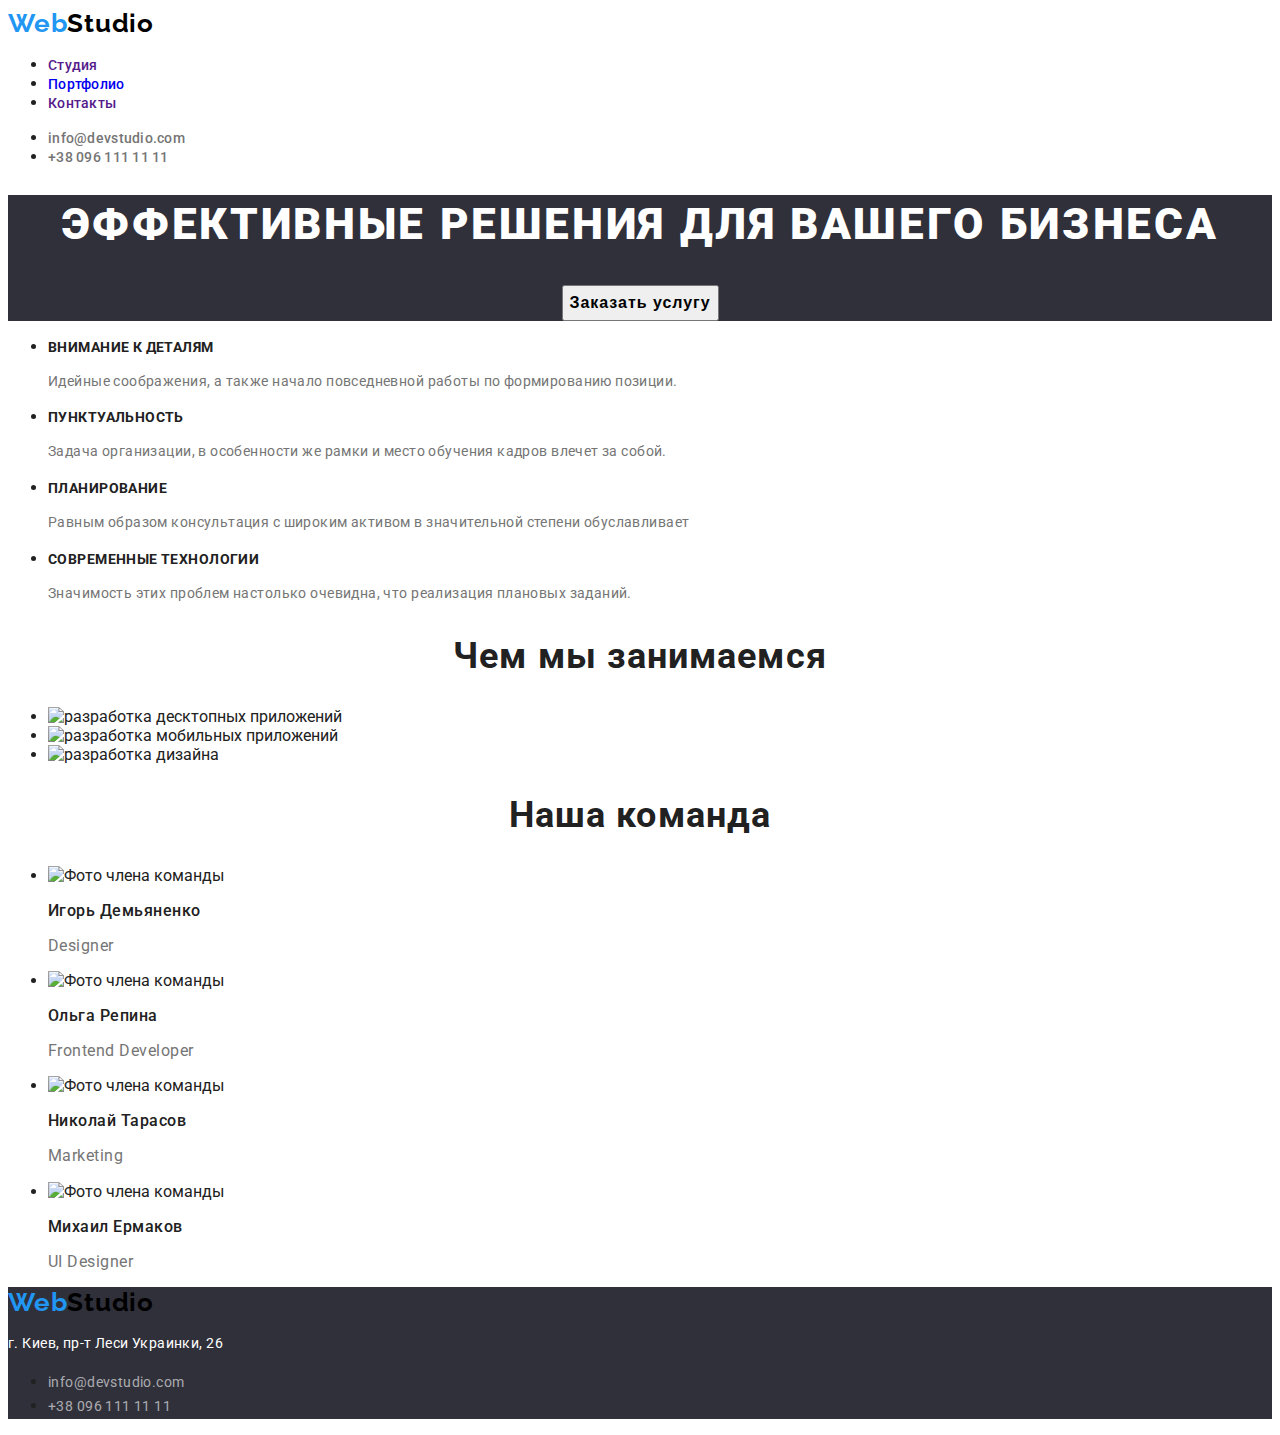
==== index.html @ f1d62121 "all-good" ====
<!DOCTYPE html>
<html lang="ru">
<head>
    <meta charset="UTF-8">
    <meta http-equiv="X-UA-Compatible" content="IE=edge">
    <meta name="viewport" content="width=device-width, initial-scale=1.0">
    <link rel="stylesheet" href="./css/style.css">
    <link href="https://fonts.googleapis.com/css?family=Roboto:regular,500,700,900" rel="stylesheet" />
    <link href="https://fonts.googleapis.com/css?family=Raleway:700" rel="stylesheet" />
    <title>Home-Work</title>
</head>
<body>
    <header class="header">
        <a href="" class="header__logo logo">
            <span>Web</span>Studio
        </a>
        <nav class="header__menu menu">
            <ul class="menu__list">
                <li class="menu__item"><a href="" class="menu__link">Студия</a></li>
                <li class="menu__item"><a href="./portfolio.html" class="menu__link">Портфолио</a></li>
                <li class="menu__item"><a href="" class="menu__link">Контакты</a></li>
            </ul>
        </nav>

        <ul class="header__contacts contacts-header">
            <li class="contacts-header__item"><a href="mailto:info@devstudio.com" class="contacts-header__link">info@devstudio.com</a></li>
            <li class="contacts-header__item"><a href="tel:+380961111111" class="contacts-header__link">+38 096 111 11 11</a></li>
        </ul>
    </header>
    <main>
        <section class="order">
            <h1 class="order__title">Эффективные решения для вашего бизнеса</h1>
            <button type="button" class="order__button">Заказать услугу</button>
        </section>

        <section class="peculiarities">
            <ul class="peculiarities__list">
                <li class="peculiarities__item item-peculiarities">
                    <h3 class="item-peculiarities__title">Внимание к деталям</h3>
                    <p class="item-peculiarities__text">Идейные соображения, а также начало повседневной работы по формированию позиции.</p>
                </li>
                <li class="peculiarities__item item-peculiarities">
                    <h3 class="item-peculiarities__title">Пунктуальность</h3>
                    <p class="item-peculiarities__text">Задача организации, в особенности же рамки и место обучения кадров влечет за собой.</p>
                </li>
                <li class="peculiarities__item item-peculiarities">
                    <h3 class="item-peculiarities__title">Планирование</h3>
                    <p class="item-peculiarities__text">Равным образом консультация с широким активом в значительной степени обуславливает</p>
                </li>
                <li class="peculiarities__item item-peculiarities">
                    <h3 class="item-peculiarities__title">Современные технологии</h3>
                    <p class="item-peculiarities__text">Значимость этих проблем настолько очевидна, что реализация плановых заданий.</p>
                </li>
            </ul>
        </section>

        <section class="occupation">
            <h2 class="occupation__title">Чем мы занимаемся</h2>
            <ul class="occupation__list"> 
                <li class="occupation__item"> <img src="./img/services/1.jpg" width="370" alt="разработка десктопных приложений">
                
                </li>
                <li class="occupation__item"><img src="./img/services/2.jpg" width="370" alt="разработка мобильных приложений">
                
                </li>
                <li class="occupation__item"><img src="./img/services/3.jpg" width="370" alt="разработка дизайна">
              
                </li>
            </ul>
        </section>

        <section class="team">
            <h2 class="team__title">Наша команда</h2>
            <ul class="team__cards card-team">
                <li class="card-team__item"> <img src="./img/team/1.jpg" width="270" alt="Фото члена команды">
                    <h3 class="card-team__title">Игорь Демьяненко</h3>
                     <p class="card-team__text" >Designer</p>
                 </li>
                <li class="card-team__item"> <img src="./img/team/2.jpg" width="270" alt="Фото члена команды">
                    <h3 class="card-team__title" >Ольга Репина</h3>
                    <p class="card-team__text" >Frontend Developer</p>
                 </li>
                <li class="card-team__item"> <img src="./img/team/3.jpg" width="270" alt="Фото члена команды">
                    <h3 class="card-team__title" >Николай Тарасов</h3>
                    <p class="card-team__text" > Marketing</p>
                 </li>
                <li class="card-team__item"> <img src="./img/team/4.jpg" width="270" alt="Фото члена команды">
                    <h3 class="card-team__title" >Михаил Ермаков</h3>
                    <p class="card-team__text" >UI Designer</p>
                 </li>
            </ul>
        </section>

        <footer class="footer">
            <a href="" class="footer__logo logo">
                <span>Web</span>Studio
            </a>
         
        <address class="footer__address">
            <p>г. Киев, пр-т Леси Украинки, 26</p>
            <ul class="footer__contacts contacts-footer">
                <li class="contacts-footer__item"><a href="mailto:info@devstudio.com" class="contacts-footer__link">info@devstudio.com</a></li>
                <li class="contacts-footer__item"><a href="tel:+380961111111" class="contacts-footer__link">+38 096 111 11 11</a></li>
            </ul>
        </address>
      
        </footer>
    </main>
</body>
</html>
---- css/style.css ----
/* Не использованные классы так или иначе помогут мне при верстке в будущем,не пугайтесь */


body{
    font-family: Roboto;
    color: var(--bold-text-color);
}
:root{
    --active-color:#2196F3;
    --bold-text-color:#212121;
    --grey-text-color:#757575;
}


.header {
}
.header__logo {
}
.logo {
font-family: Raleway;
font-style: normal;
font-weight: bold;
font-size: 26px;
line-height: 1.19;
letter-spacing: 0.03em;
color: black;
text-decoration: none;

}
.logo span{
    color: var(--active-color);
}
.header__menu {
}
.menu {
}
.menu__list {
}
.menu__item {
}
.menu__link {
font-style: normal;
font-weight: 500;
font-size: 14px;
line-height: 1.14;
letter-spacing: 0.02em;
text-decoration: none;
}
.menu__link:hover,.menu__link:focus{
    color: var(--active-color);
}
.header__contacts {
}
.contacts-header {
}
.contacts-header__item {
}
.contacts-header__link {
font-style: normal;
font-weight: 500;
font-size: 14px;
line-height: 1.14;
letter-spacing: 0.02em;
color: var(--grey-text-color);
text-decoration: none;
}
.contacts-header__link:hover,.contacts-header__link:focus{
    color: var(--active-color);
}
.order {
    background-color:#2F303A ;
    text-align: center;
}
.order__title {
font-style: normal;
font-weight: 900;
font-size: 44px;
line-height: 1.36;
text-align: center;
letter-spacing: 0.06em;
text-transform: uppercase;
color: white;

}
.order__button {
cursor: pointer;
font-style: normal;
font-weight: bold;
font-size: 16px;
line-height: 1.87;
text-align: center;
letter-spacing: 0.06em;
}
.peculiarities {
}
.peculiarities__list {
}
.peculiarities__item {
}
.item-peculiarities {
}
.item-peculiarities__title {
font-style: normal;
font-weight: bold;
font-size: 14px;
line-height: 1.14;
letter-spacing: 0.03em;
text-transform: uppercase;
}
.item-peculiarities__text {
font-style: normal;
font-weight: normal;
font-size: 14px;
line-height: 1.7;
letter-spacing: 0.03em;
color: var(--grey-text-color);
}
.occupation {
}
.occupation__title {
font-style: normal;
font-weight: bold;
font-size: 36px;
line-height: 1.17;
text-align: center;
letter-spacing: 0.03em;
}
.occupation__list {
}
.occupation__item {
}
.team {

}
.team__title {
font-style: normal;
font-weight: bold;
font-size: 36px;
line-height: 1.17;
text-align: center;
letter-spacing: 0.03em;
}
.team__cards {

}
.card-team {
}
.card-team__item {
}
.card-team__title {
font-style: normal;
font-weight: 500;
font-size: 16px;
line-height: 1.19;
letter-spacing: 0.03em;

}
.card-team__text {
font-style: normal;
font-weight: normal;
font-size: 16px;
line-height: 1.19;
letter-spacing: 0.03em;
color: var(--grey-text-color);
}
.footer {
   background-color:#2F303A ;
}
.footer__logo {
}
.footer__address {

}
.footer__address p {
font-style: normal;
font-weight: normal;
font-size: 14px;
line-height: 1.7;
letter-spacing: 0.03em;
color: white;
}
.footer__contacts {
}
.contacts-footer {
}
.contacts-footer__item {
}
.contacts-footer__link{
font-style: normal;
font-weight: normal;
font-size: 14px;
line-height: 1.7;
letter-spacing: 0.03em;
color: rgba(255, 255, 255, 0.6);
text-decoration: none;
}
.contacts-footer__link:hover,.contacts-footer__link:focus{
    color: var(--active-color);
}


/* ================Portfolio============================== */

.portfolio {
}
.portfolio__filter {
}
.filter {
}
.filter__list {
}
.filter__item {
    
}
.filter__item button {
cursor: pointer;
font-style: normal;
font-weight: 500;
font-size: 16px;
line-height: 1.62;
text-align: center;
letter-spacing: 0.03em;
}
.filter__item.active button {
font-style: normal;
font-weight: 500;
font-size: 16px;
line-height: 1.62;
text-align: center;
letter-spacing: 0.03em;
color: white;
background-color: var(--active-color);
}

.portfolio__cards {
}
.portfolio__card {
}
.card-portfolio {
}
.card-portfolio__link {
    text-decoration: none;
}
.card-portfolio__title {
font-style: normal;
font-weight: bold;
font-size: 18px;
line-height: 2;
letter-spacing: 0.06em;
color: var(--bold-text-color);

}
.card-portfolio__text {
font-style: normal;
font-weight: normal;
font-size: 16px;
line-height: 1.87;
letter-spacing: 0.03em;
color: var(--grey-text-color);
}
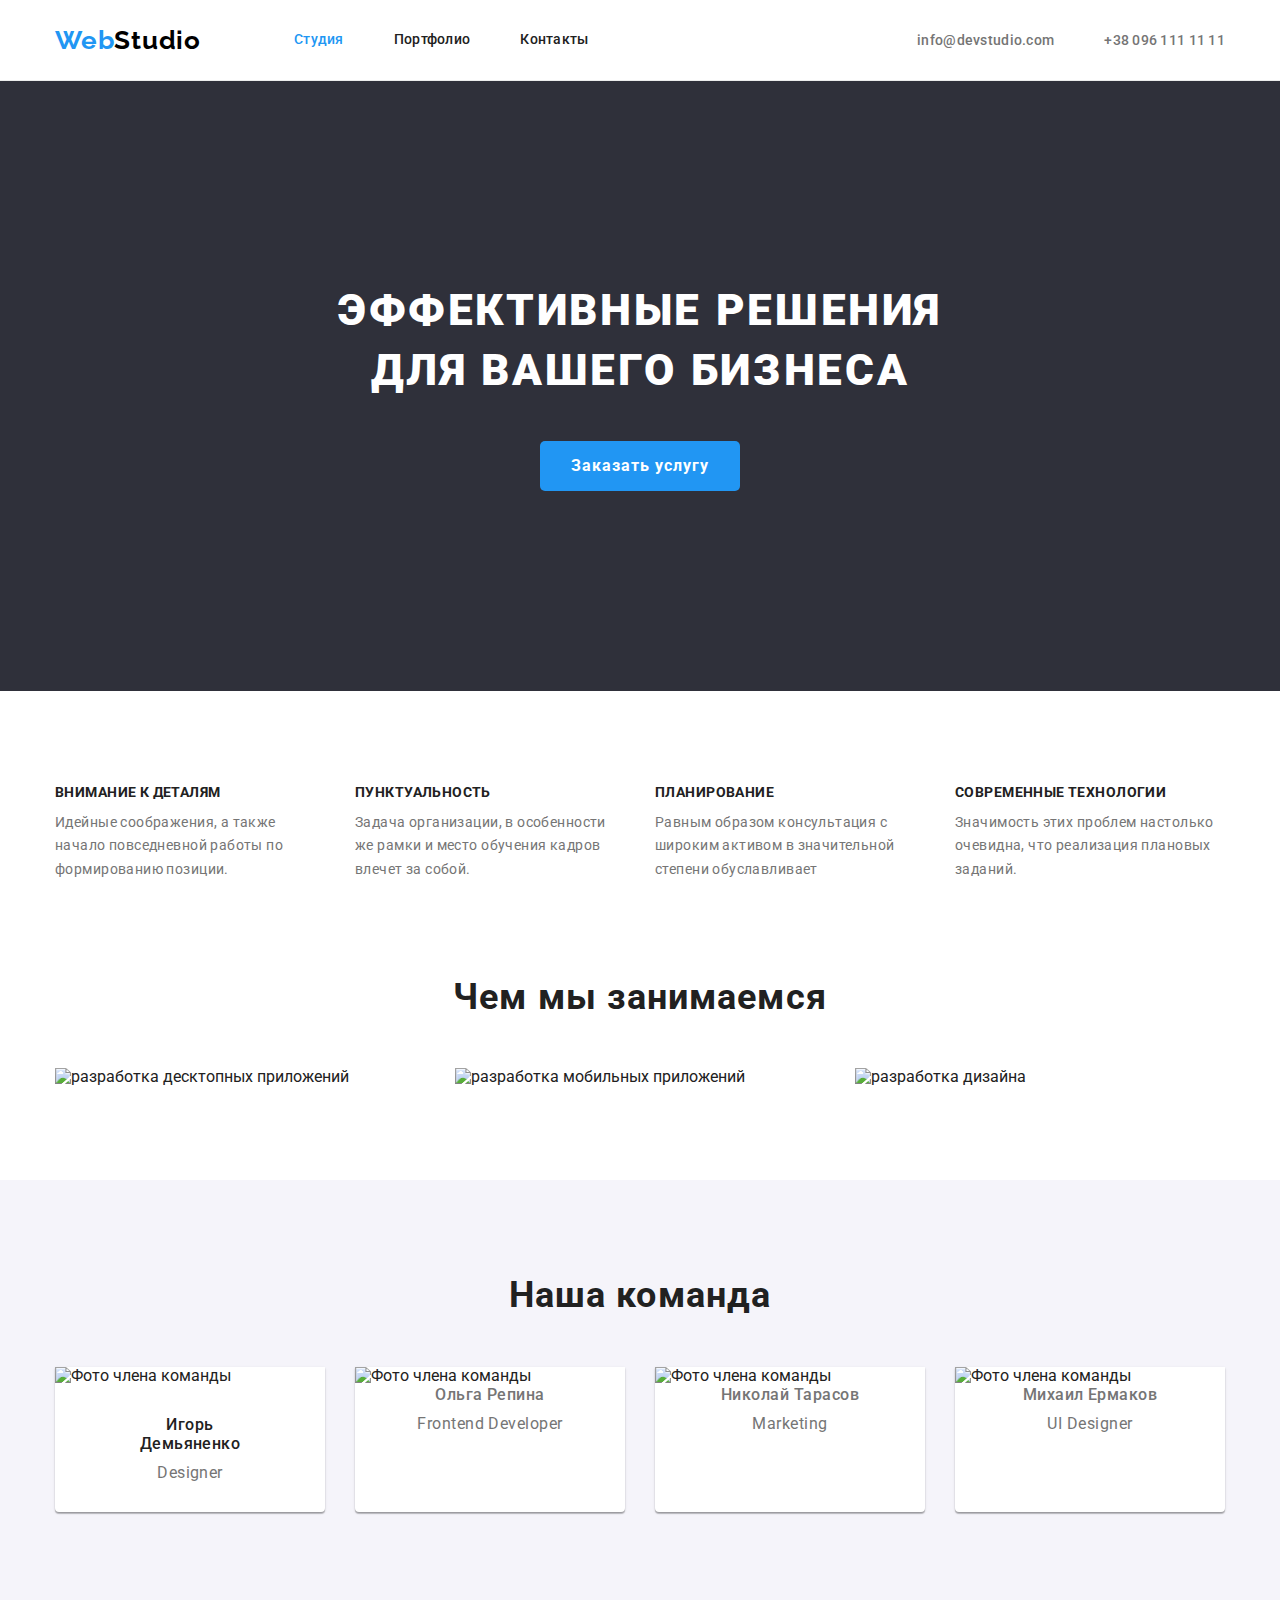
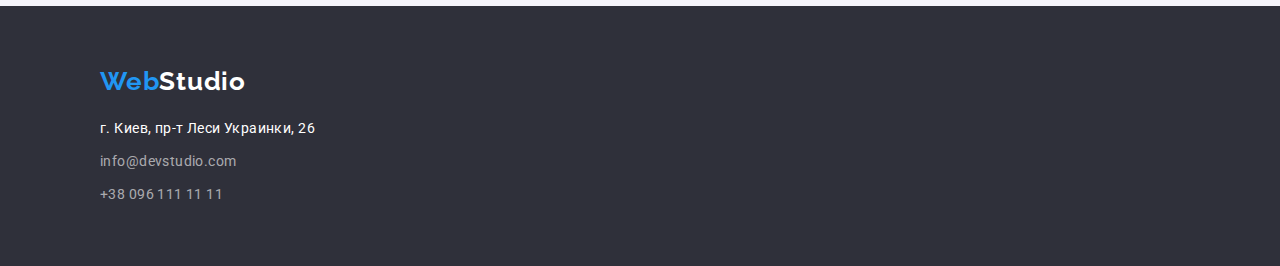
==== commit 87a3d9e5: "fix-1" ====
--- a/index.html
+++ b/index.html
@@ -4,107 +4,133 @@
     <meta charset="UTF-8">
     <meta http-equiv="X-UA-Compatible" content="IE=edge">
     <meta name="viewport" content="width=device-width, initial-scale=1.0">
+    <link rel="stylesheet" href="https://cdnjs.cloudflare.com/ajax/libs/modern-normalize/1.1.0/modern-normalize.min.css">
     <link rel="stylesheet" href="./css/style.css">
-    <link href="https://fonts.googleapis.com/css?family=Roboto:regular,500,700,900" rel="stylesheet" />
-    <link href="https://fonts.googleapis.com/css?family=Raleway:700" rel="stylesheet" />
+    <link href="https://fonts.googleapis.com/css2?family=Raleway:wght@700&family=Roboto:wght@400;500;700;900&display=swap"rel="stylesheet">
     <title>Home-Work</title>
 </head>
 <body>
     <header class="header">
-        <a href="" class="header__logo logo">
-            <span>Web</span>Studio
-        </a>
-        <nav class="header__menu menu">
-            <ul class="menu__list">
-                <li class="menu__item"><a href="" class="menu__link">Студия</a></li>
-                <li class="menu__item"><a href="./portfolio.html" class="menu__link">Портфолио</a></li>
-                <li class="menu__item"><a href="" class="menu__link">Контакты</a></li>
+        <div class="header__container container">
+            <a href="" class="header__logo logo">
+                <span>Web</span>Studio
+            </a>
+            <nav class="header__menu menu">
+                <ul class="menu__list">
+                    <li class="menu__item"><a href="" class="menu__link active">Студия</a></li>
+                    <li class="menu__item"><a href="./portfolio.html" class="menu__link">Портфолио</a></li>
+                    <li class="menu__item"><a href="" class="menu__link">Контакты</a></li>
+                </ul>
+            </nav>
+            
+            <ul class="header__contacts contacts-header">
+                <li class="contacts-header__item"><a href="mailto:info@devstudio.com" class="contacts-header__link">info@devstudio.com</a></li>
+                <li class="contacts-header__item"><a href="tel:+380961111111" class="contacts-header__link">+38 096 111 11 11</a>
+                </li>
             </ul>
-        </nav>
-
-        <ul class="header__contacts contacts-header">
-            <li class="contacts-header__item"><a href="mailto:info@devstudio.com" class="contacts-header__link">info@devstudio.com</a></li>
-            <li class="contacts-header__item"><a href="tel:+380961111111" class="contacts-header__link">+38 096 111 11 11</a></li>
-        </ul>
+        </div>   
     </header>
     <main>
         <section class="order">
-            <h1 class="order__title">Эффективные решения для вашего бизнеса</h1>
-            <button type="button" class="order__button">Заказать услугу</button>
+            <div class="order__container container">
+                <h1 class="order__title">Эффективные решения <br> для вашего бизнеса</h1>
+                <button type="button" class="order__button">Заказать услугу</button>
+            </div>
+        </section>
+        <section class="peculiarities section">
+            <div class="peculiarities__container container">
+                <ul class="peculiarities__list">
+                    <li class="peculiarities__item item-peculiarities">
+                        <h3 class="item-peculiarities__title">Внимание к деталям</h3>
+                        <p class="item-peculiarities__text">Идейные соображения, а также начало повседневной работы по формированию
+                            позиции.</p>
+                    </li>
+                    <li class="peculiarities__item item-peculiarities">
+                        <h3 class="item-peculiarities__title">Пунктуальность</h3>
+                        <p class="item-peculiarities__text">Задача организации, в особенности же рамки и место обучения кадров влечет за
+                            собой.</p>
+                    </li>
+                    <li class="peculiarities__item item-peculiarities">
+                        <h3 class="item-peculiarities__title">Планирование</h3>
+                        <p class="item-peculiarities__text">Равным образом консультация с широким активом в значительной степени
+                            обуславливает</p>
+                    </li>
+                    <li class="peculiarities__item item-peculiarities">
+                        <h3 class="item-peculiarities__title">Современные технологии</h3>
+                        <p class="item-peculiarities__text">Значимость этих проблем настолько очевидна, что реализация плановых заданий.
+                        </p>
+                    </li>
+                </ul>
+            </div>            
         </section>
 
-        <section class="peculiarities">
-            <ul class="peculiarities__list">
-                <li class="peculiarities__item item-peculiarities">
-                    <h3 class="item-peculiarities__title">Внимание к деталям</h3>
-                    <p class="item-peculiarities__text">Идейные соображения, а также начало повседневной работы по формированию позиции.</p>
-                </li>
-                <li class="peculiarities__item item-peculiarities">
-                    <h3 class="item-peculiarities__title">Пунктуальность</h3>
-                    <p class="item-peculiarities__text">Задача организации, в особенности же рамки и место обучения кадров влечет за собой.</p>
-                </li>
-                <li class="peculiarities__item item-peculiarities">
-                    <h3 class="item-peculiarities__title">Планирование</h3>
-                    <p class="item-peculiarities__text">Равным образом консультация с широким активом в значительной степени обуславливает</p>
-                </li>
-                <li class="peculiarities__item item-peculiarities">
-                    <h3 class="item-peculiarities__title">Современные технологии</h3>
-                    <p class="item-peculiarities__text">Значимость этих проблем настолько очевидна, что реализация плановых заданий.</p>
-                </li>
-            </ul>
+        <section class="occupation__section section">
+            <div class="container">
+                <h2 class="occupation__title">Чем мы занимаемся</h2>
+                <ul class="occupation__list">
+                    <li class="occupation__item"> <img src="./img/services/1.jpg" width="370" alt="разработка десктопных приложений">
+                
+                    </li>
+                    <li class="occupation__item"><img src="./img/services/2.jpg" width="370" alt="разработка мобильных приложений">
+                
+                    </li>
+                    <li class="occupation__item"><img src="./img/services/3.jpg" width="370" alt="разработка дизайна">
+                
+                    </li>
+                </ul>
+            </div>
         </section>
 
-        <section class="occupation">
-            <h2 class="occupation__title">Чем мы занимаемся</h2>
-            <ul class="occupation__list"> 
-                <li class="occupation__item"> <img src="./img/services/1.jpg" width="370" alt="разработка десктопных приложений">
-                
-                </li>
-                <li class="occupation__item"><img src="./img/services/2.jpg" width="370" alt="разработка мобильных приложений">
-                
-                </li>
-                <li class="occupation__item"><img src="./img/services/3.jpg" width="370" alt="разработка дизайна">
-              
-                </li>
-            </ul>
+        <section class="team__section section">
+            <div class="container">
+                <h2 class="team__title">Наша команда</h2>
+                <ul class="team__cards card-team">
+                    <li class="card-team__item"> <img src="./img/team/1.jpg" width="270" alt="Фото члена команды">
+                        <div class="card-team__content">
+                            <h3 class="card-team__title">Игорь Демьяненко</h3>
+                            <p class="card-team__text">Designer</p>
+                        </div>
+                        
+                    </li>
+                    <li class="card-team__item"> <img src="./img/team/2.jpg" width="270" alt="Фото члена команды">
+                        <div class="card-team__text">
+                            <h3 class="card-team__title">Ольга Репина</h3>
+                            <p class="card-team__text">Frontend Developer</p>
+                        </div>
+                        
+                    </li>
+                    <li class="card-team__item"> <img src="./img/team/3.jpg" width="270" alt="Фото члена команды">
+                        <div class="card-team__text">
+                        <h3 class="card-team__title">Николай Тарасов</h3>
+                        <p class="card-team__text"> Marketing</p></div>
+                        
+                    </li>
+                    <li class="card-team__item"> <img src="./img/team/4.jpg" width="270" alt="Фото члена команды">
+                        <div class="card-team__text">
+                            <h3 class="card-team__title">Михаил Ермаков</h3>
+                            <p class="card-team__text">UI Designer</p>
+                        </div>
+                        
+                    </li>
+                </ul>
+            </div>
         </section>
-
-        <section class="team">
-            <h2 class="team__title">Наша команда</h2>
-            <ul class="team__cards card-team">
-                <li class="card-team__item"> <img src="./img/team/1.jpg" width="270" alt="Фото члена команды">
-                    <h3 class="card-team__title">Игорь Демьяненко</h3>
-                     <p class="card-team__text" >Designer</p>
-                 </li>
-                <li class="card-team__item"> <img src="./img/team/2.jpg" width="270" alt="Фото члена команды">
-                    <h3 class="card-team__title" >Ольга Репина</h3>
-                    <p class="card-team__text" >Frontend Developer</p>
-                 </li>
-                <li class="card-team__item"> <img src="./img/team/3.jpg" width="270" alt="Фото члена команды">
-                    <h3 class="card-team__title" >Николай Тарасов</h3>
-                    <p class="card-team__text" > Marketing</p>
-                 </li>
-                <li class="card-team__item"> <img src="./img/team/4.jpg" width="270" alt="Фото члена команды">
-                    <h3 class="card-team__title" >Михаил Ермаков</h3>
-                    <p class="card-team__text" >UI Designer</p>
-                 </li>
-            </ul>
-        </section>
-
-        <footer class="footer">
+    </main>
+    <footer class="footer">
+        <div class="footer__container container">
             <a href="" class="footer__logo logo">
                 <span>Web</span>Studio
             </a>
-         
-        <address class="footer__address">
-            <p>г. Киев, пр-т Леси Украинки, 26</p>
-            <ul class="footer__contacts contacts-footer">
-                <li class="contacts-footer__item"><a href="mailto:info@devstudio.com" class="contacts-footer__link">info@devstudio.com</a></li>
-                <li class="contacts-footer__item"><a href="tel:+380961111111" class="contacts-footer__link">+38 096 111 11 11</a></li>
-            </ul>
-        </address>
-      
-        </footer>
-    </main>
+            <address class="footer__address">
+                <p>г. Киев, пр-т Леси Украинки, 26</p>
+                <ul class="footer__contacts contacts-footer">
+                    <li class="contacts-footer__item"><a href="mailto:info@devstudio.com"
+                            class="contacts-footer__link">info@devstudio.com</a></li>
+                    <li class="contacts-footer__item"><a href="tel:+380961111111" class="contacts-footer__link">+38 096 111 11
+                            11</a></li>
+                </ul>
+            </address>
+        </div>
+    </footer>
 </body>
 </html>--- a/css/style.css
+++ b/css/style.css
@@ -2,7 +2,7 @@
 
 
 body{
-    font-family: Roboto;
+    font-family: Roboto,sans-serif;
     color: var(--bold-text-color);
 }
 :root{
@@ -10,20 +10,67 @@
     --bold-text-color:#212121;
     --grey-text-color:#757575;
 }
+/* ==================================Обнуление=============================== */
+* {
+  border: 0;
+}
+p{
+    margin: 0;
+    padding: 0;
+}
+ul{
+    margin: 0;
+    padding: 0;
+}
+ul li {
+  list-style: none;
+  margin: 0;
+padding: 0;
+}
+h1,
+h2,
+h3,
+h4,
+h5,
+h6 {
+  font-size: inherit;
+  font-weight: inherit;
+  margin: 0;
+    padding: 0;
+}
+img{
+    display: block;
+}
+/* ==================================</Обнуление>=============================== */
+.container{
+    max-width: 1200px;
+    padding: 0 15px;
+    margin: 0 auto;
+}
+.section{
+    padding: 94px 0;
+}
 
 
 .header {
+    border-bottom: 1px solid #ECECEC;
+}
+.header__container{
+    display: flex;
+    align-items: center;
+
 }
 .header__logo {
+    color: black;
+    margin-right: 93px;
 }
 .logo {
-font-family: Raleway;
+font-family: Raleway,sans-serif;
 font-style: normal;
 font-weight: bold;
 font-size: 26px;
 line-height: 1.19;
 letter-spacing: 0.03em;
-color: black;
 text-decoration: none;
 
 }
@@ -31,29 +78,55 @@
     color: var(--active-color);
 }
 .header__menu {
+    display: flex;
+    flex:1 1 auto ;
 }
 .menu {
 }
 .menu__list {
-}
+display: flex;
+flex-wrap: wrap;
+}
+.menu__list li  {
+    margin-right:50px ;
+    
+}
+.menu__list li:last-child  {
+    margin-right:0px ;
+}
+
+
 .menu__item {
 }
 .menu__link {
+display: block;
+padding: 32px 0;
 font-style: normal;
 font-weight: 500;
 font-size: 14px;
 line-height: 1.14;
 letter-spacing: 0.02em;
 text-decoration: none;
+color: var(--bold-text-color);
 }
 .menu__link:hover,.menu__link:focus{
     color: var(--active-color);
 }
+.menu__link.active{
+    color: var(--active-color);
+}
+
 .header__contacts {
+    display: flex;
+
 }
 .contacts-header {
 }
 .contacts-header__item {
+   margin-right: 50px;
+}
+.contacts-header__item:last-child{
+    margin-right: 0px;
 }
 .contacts-header__link {
 font-style: normal;
@@ -70,7 +143,14 @@
 .order {
     background-color:#2F303A ;
     text-align: center;
-}
+    padding: 200px 0;
+}
+
+.order__container{
+   
+
+}
+
 .order__title {
 font-style: normal;
 font-weight: 900;
@@ -80,7 +160,7 @@
 letter-spacing: 0.06em;
 text-transform: uppercase;
 color: white;
-
+margin-bottom: 40px;
 }
 .order__button {
 cursor: pointer;
@@ -90,13 +170,29 @@
 line-height: 1.87;
 text-align: center;
 letter-spacing: 0.06em;
+background-color: var(--active-color);
+color: white;
+width: 200px;
+height: 50px;
+border-radius: 5px;
+}
+.order__button:hover{
+background-color: #188CE8;
 }
 .peculiarities {
 }
 .peculiarities__list {
+    display: flex;
+
 }
 .peculiarities__item {
-}
+    width: 270px;
+    margin-right: 30px;
+}
+.peculiarities__item:last-child {
+    margin-right: 0px;
+}
+
 .item-peculiarities {
 }
 .item-peculiarities__title {
@@ -106,6 +202,7 @@
 line-height: 1.14;
 letter-spacing: 0.03em;
 text-transform: uppercase;
+margin-bottom: 10px;
 }
 .item-peculiarities__text {
 font-style: normal;
@@ -116,6 +213,9 @@
 color: var(--grey-text-color);
 }
 .occupation {
+}
+.occupation__section{
+    padding: 0 0 94px 0;
 }
 .occupation__title {
 font-style: normal;
@@ -124,13 +224,23 @@
 line-height: 1.17;
 text-align: center;
 letter-spacing: 0.03em;
+margin-bottom: 50px;
 }
 .occupation__list {
+    display: flex;
 }
 .occupation__item {
-}
-.team {
-
+margin-right: 30px;
+width: 370px;
+}
+
+.occupation__item:last-child {
+margin-right: 0px;
+}
+
+.team__section{
+    padding: 94px 0;
+    background-color: #F5F4FA;
 }
 .team__title {
 font-style: normal;
@@ -139,13 +249,28 @@
 line-height: 1.17;
 text-align: center;
 letter-spacing: 0.03em;
+margin-bottom: 50px;
 }
 .team__cards {
-
-}
+display: flex;
+
+}
+
 .card-team {
 }
 .card-team__item {
+    width: 270px;
+    margin-right: 30px;
+    background-color: #fff;
+    box-shadow: 0px 1px 3px rgba(0, 0, 0, 0.12), 0px 1px 1px rgba(0, 0, 0, 0.14), 0px 2px 1px rgba(0, 0, 0, 0.2);
+    border-radius: 0px 0px 4px 4px;
+
+}
+.card-team__item:last-child {
+    margin-right: 0px;
+}
+.card-team__content{
+    margin: 30px 59px;
 }
 .card-team__title {
 font-style: normal;
@@ -153,9 +278,11 @@
 font-size: 16px;
 line-height: 1.19;
 letter-spacing: 0.03em;
-
+text-align: center;
+margin-bottom:10px ;
 }
 .card-team__text {
+text-align: center;
 font-style: normal;
 font-weight: normal;
 font-size: 16px;
@@ -166,11 +293,19 @@
 .footer {
    background-color:#2F303A ;
 }
+.footer__container{
+  padding: 60px;
+    
+}
 .footer__logo {
-}
-.footer__address {
-
-}
+display: block;
+color: white;
+margin-bottom: 20px;
+}
+.footer__address p{
+margin-bottom: 9px;
+}
+
 .footer__address p {
 font-style: normal;
 font-weight: normal;
@@ -184,6 +319,10 @@
 .contacts-footer {
 }
 .contacts-footer__item {
+    margin-bottom: 9px;
+}
+.contacts-footer__item:last-child {
+    margin-bottom: 0;
 }
 .contacts-footer__link{
 font-style: normal;
@@ -202,17 +341,25 @@
 /* ================Portfolio============================== */
 
 .portfolio {
+    
 }
 .portfolio__filter {
 }
-.filter {
-}
+
 .filter__list {
+    display: flex;
+    justify-content: center;
+    align-items: center;
+    margin-bottom: 50px;
 }
 .filter__item {
-    
+    margin-right: 8px;
+}
+.filter__item:last-child {
+    margin-right: 0px;
 }
 .filter__item button {
+height: 38px;
 cursor: pointer;
 font-style: normal;
 font-weight: 500;
@@ -220,34 +367,60 @@
 line-height: 1.62;
 text-align: center;
 letter-spacing: 0.03em;
+background-color: #F5F4FA;
+ border-radius: 4px;
+padding: 6px 22px;
+}
+.filter__item button:hover {
+    background-color: var(--active-color);
+    color: white;
+    box-shadow: 0px 3px 1px rgba(0, 0, 0, 0.1), 0px 1px 2px rgba(0, 0, 0, 0.08), 0px 2px 2px rgba(0, 0, 0, 0.12);
+   
 }
 .filter__item.active button {
-font-style: normal;
-font-weight: 500;
-font-size: 16px;
-line-height: 1.62;
-text-align: center;
-letter-spacing: 0.03em;
 color: white;
 background-color: var(--active-color);
+
 }
 
 .portfolio__cards {
+    display: flex;
+    flex-wrap: wrap;
+    margin-bottom: -30px;
 }
 .portfolio__card {
-}
-.card-portfolio {
-}
+    margin-bottom: 30px;
+    margin-right: 30px;
+    width: 370px;
+}
+
+
+.portfolio__card:nth-child(3n+3) {
+    margin-right: 0px;
+}
+
+
+.card-portfolio__content {
+border-bottom: 1px solid #EEEEEE;
+border-right: 1px solid #EEEEEE;
+border-left: 1px solid #EEEEEE;
+padding: 20px 24px;
+
+}
+
 .card-portfolio__link {
-    text-decoration: none;
+text-decoration: none;
+
 }
 .card-portfolio__title {
+ display: block;
 font-style: normal;
 font-weight: bold;
 font-size: 18px;
 line-height: 2;
 letter-spacing: 0.06em;
 color: var(--bold-text-color);
+margin-bottom: 4px;
 
 }
 .card-portfolio__text {
@@ -257,4 +430,6 @@
 line-height: 1.87;
 letter-spacing: 0.03em;
 color: var(--grey-text-color);
-}
+
+
+}
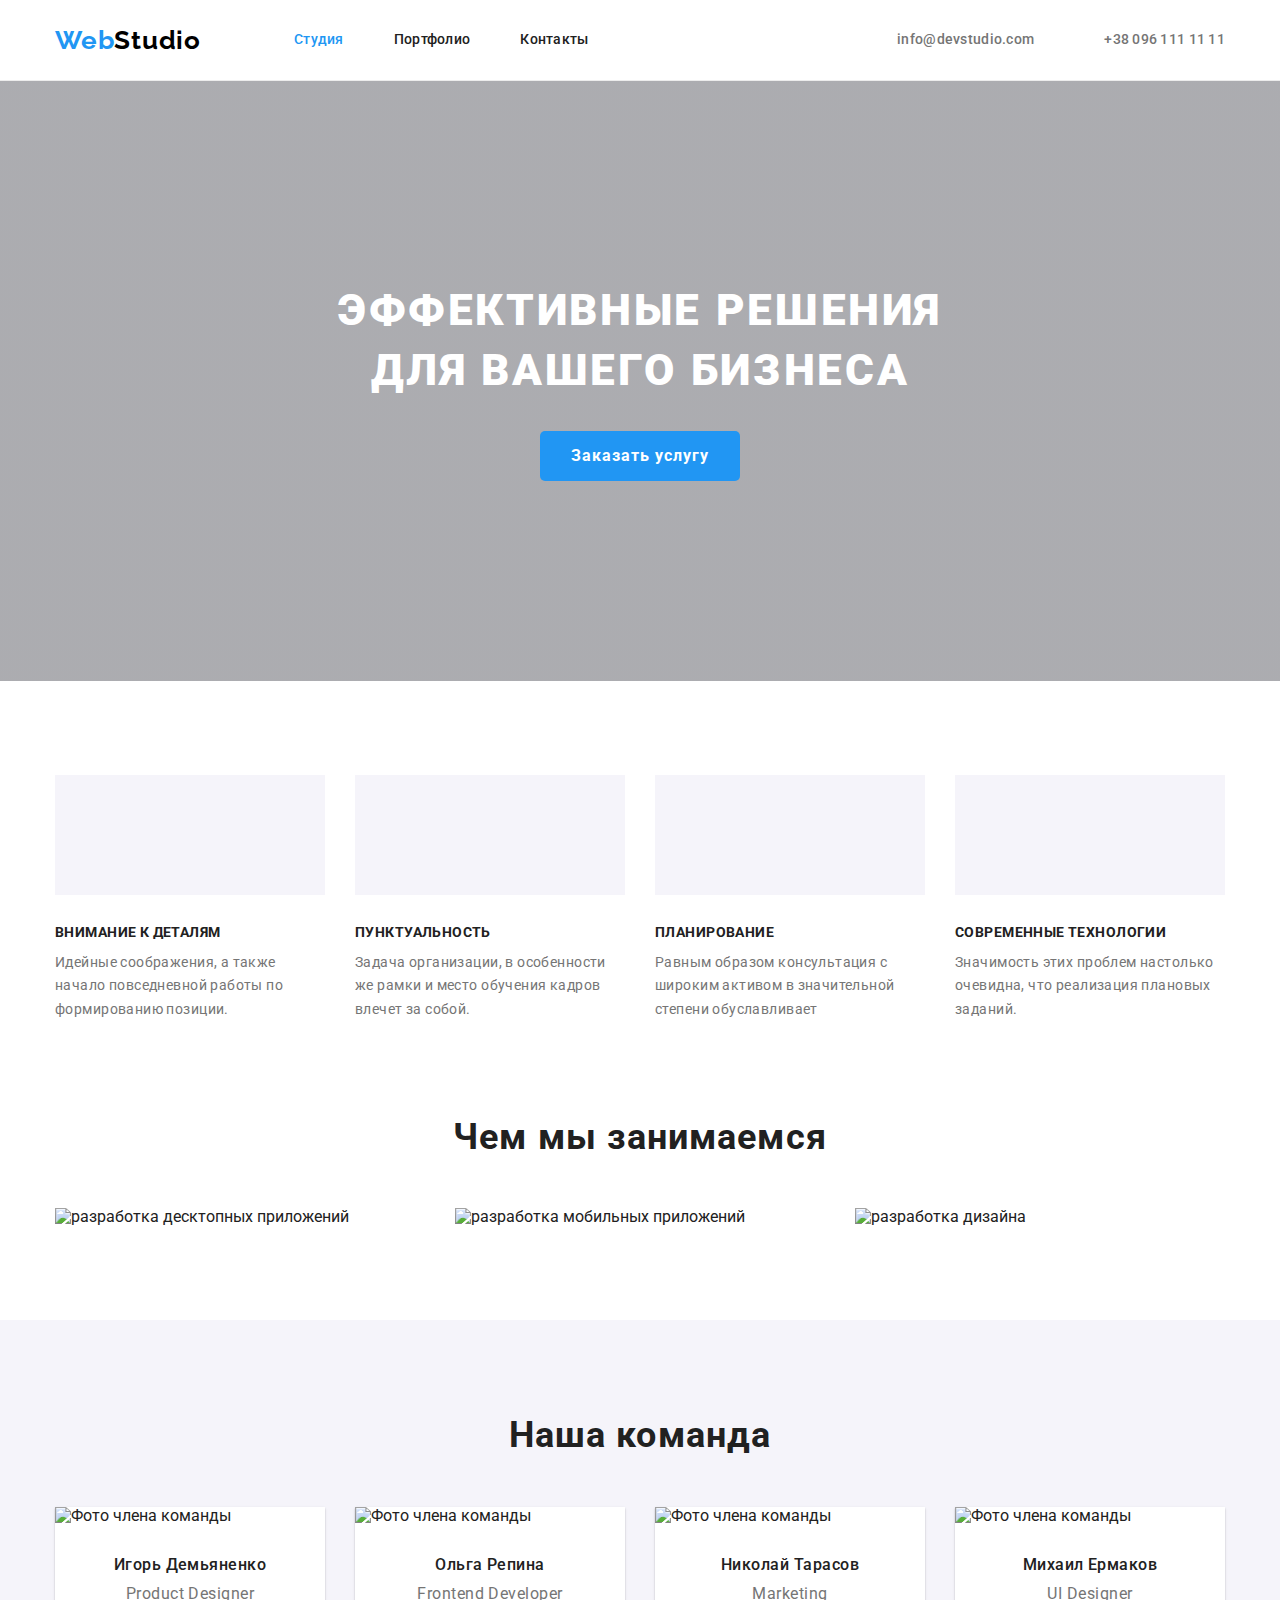
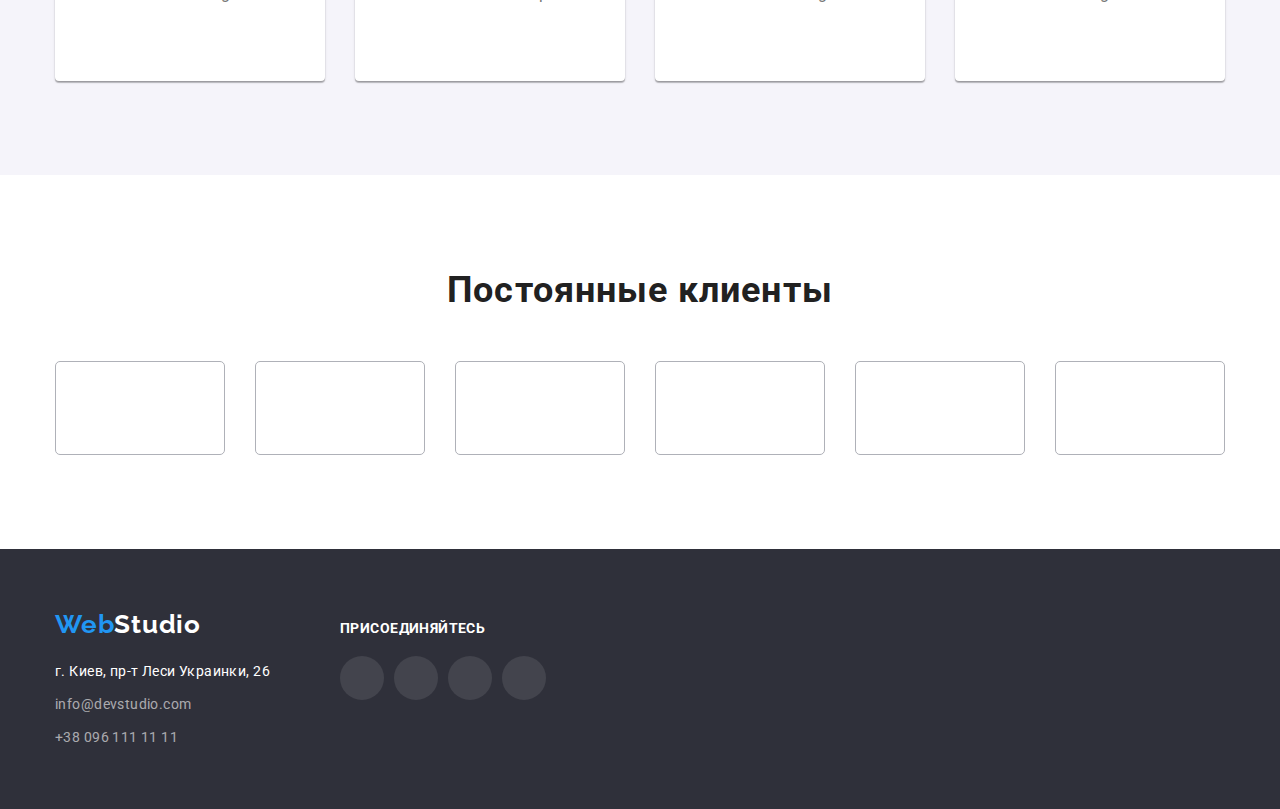
==== commit 150a5aa1: "resub-2" ====
--- a/index.html
+++ b/index.html
@@ -24,8 +24,21 @@
             </nav>
             
             <ul class="header__contacts contacts-header">
-                <li class="contacts-header__item"><a href="mailto:info@devstudio.com" class="contacts-header__link">info@devstudio.com</a></li>
-                <li class="contacts-header__item"><a href="tel:+380961111111" class="contacts-header__link">+38 096 111 11 11</a>
+                <li class="contacts-header__item">
+                    <a href="mailto:info@devstudio.com" class="contacts-header__link">
+                        <svg style=" width:16px; height:12px;">
+                          <use href="./img/icons.svg#icon-envelope"></use>  
+                        </svg>
+                        <span>info@devstudio.com</span>
+                    </a>
+                </li>
+                <li class="contacts-header__item">
+                    <a href="tel:+380961111111" class="contacts-header__link">
+                        <svg style=" width:10px; height:16px;">
+                          <use href="./img/icons.svg#icon-smartphone"></use>  
+                        </svg>
+                        <span>+38 096 111 11 11</span>
+                    </a>
                 </li>
             </ul>
         </div>   
@@ -41,21 +54,34 @@
             <div class="peculiarities__container container">
                 <ul class="peculiarities__list">
                     <li class="peculiarities__item item-peculiarities">
+                        <div class="item-peculiarities__image"><svg style="width:70px; height:70px;">
+                                <use href="./img/icons.svg#icon-Antena"></use>
+                            </svg>
+                        </div>
                         <h3 class="item-peculiarities__title">Внимание к деталям</h3>
-                        <p class="item-peculiarities__text">Идейные соображения, а также начало повседневной работы по формированию
-                            позиции.</p>
+                        <p class="item-peculiarities__text">Идейные соображения, а также начало повседневной работы по формированию позиции.</p>
                     </li>
                     <li class="peculiarities__item item-peculiarities">
+                        <div class="item-peculiarities__image"><svg style="width:70px; height:70px;">
+                                <use href="./img/icons.svg#icon-clock"></use>
+                            </svg>
+                        </div>
                         <h3 class="item-peculiarities__title">Пунктуальность</h3>
-                        <p class="item-peculiarities__text">Задача организации, в особенности же рамки и место обучения кадров влечет за
-                            собой.</p>
+                        <p class="item-peculiarities__text">Задача организации, в особенности же рамки и место обучения кадров влечет за собой.</p>
                     </li>
                     <li class="peculiarities__item item-peculiarities">
+                        <div class="item-peculiarities__image"><svg style="width:70px; height:70px;">
+                                <use href="./img/icons.svg#icon-diagram"></use>
+                            </svg>
+                        </div>
                         <h3 class="item-peculiarities__title">Планирование</h3>
-                        <p class="item-peculiarities__text">Равным образом консультация с широким активом в значительной степени
-                            обуславливает</p>
+                        <p class="item-peculiarities__text">Равным образом консультация с широким активом в значительной степени обуславливает</p>
                     </li>
                     <li class="peculiarities__item item-peculiarities">
+                        <div class="item-peculiarities__image"><svg style="width:70px; height:70px;">
+                            <use href="./img/icons.svg#icon-astronaut"></use>
+                            </svg>
+                        </div>
                         <h3 class="item-peculiarities__title">Современные технологии</h3>
                         <p class="item-peculiarities__text">Значимость этих проблем настолько очевидна, что реализация плановых заданий.
                         </p>
@@ -66,7 +92,7 @@
 
         <section class="occupation__section section">
             <div class="container">
-                <h2 class="occupation__title">Чем мы занимаемся</h2>
+                <h2 class="occupation__title title">Чем мы занимаемся</h2>
                 <ul class="occupation__list">
                     <li class="occupation__item"> <img src="./img/services/1.jpg" width="370" alt="разработка десктопных приложений">
                 
@@ -83,53 +109,261 @@
 
         <section class="team__section section">
             <div class="container">
-                <h2 class="team__title">Наша команда</h2>
+                <h2 class="team__title title">Наша команда</h2>
                 <ul class="team__cards card-team">
                     <li class="card-team__item"> <img src="./img/team/1.jpg" width="270" alt="Фото члена команды">
                         <div class="card-team__content">
                             <h3 class="card-team__title">Игорь Демьяненко</h3>
-                            <p class="card-team__text">Designer</p>
-                        </div>
+                            <p class="card-team__text">Product Designer</p>
+                            <ul class="card-team__icons">
+                                <li>
+                                    <a href="" class="card-team__links">
+                                        <svg style="width:20px; height:20px;">
+                                            <use href="./img/icons.svg#icon-instagram-2"></use>
+                                        </svg>
+                                    </a>
+                                </li>
+                                <li>
+                                    <a href="" class="card-team__links">
+                                        <svg style="width:20px; height:20px;">
+                                            <use href="./img/icons.svg#icon-twitter-1"></use>
+                                        </svg>
+                                    </a>
+                                </li>
+                                <li>
+                                    <a href="" class="card-team__links">
+                                        <svg style="width:20px; height:20px;">
+                                            <use href="./img/icons.svg#icon-facebook-1"></use>
+                                        </svg>
+                                    </a>
+                                </li>
+                                <li>
+                                    <a href="" class="card-team__links">
+                                        <svg style="width:20px; height:20px;">
+                                            <use href="./img/icons.svg#icon-linkedin-1"></use>
+                                        </svg>
+                                    </a>
+                                    
+                                </li>
+                            </ul>
+                        </div>
+                        
                         
                     </li>
                     <li class="card-team__item"> <img src="./img/team/2.jpg" width="270" alt="Фото члена команды">
-                        <div class="card-team__text">
+                        <div class="card-team__content">
                             <h3 class="card-team__title">Ольга Репина</h3>
                             <p class="card-team__text">Frontend Developer</p>
+                            <ul class="card-team__icons">
+                                <li>
+                                    <a href="" class="card-team__links">
+                                        <svg style="width:20px; height:20px;">
+                                            <use href="./img/icons.svg#icon-instagram-2"></use>
+                                        </svg>
+                                    </a>
+                                </li>
+                                <li>
+                                    <a href="" class="card-team__links">
+                                        <svg style="width:20px; height:20px;">
+                                            <use href="./img/icons.svg#icon-twitter-1"></use>
+                                        </svg>
+                                    </a>
+                                </li>
+                                <li>
+                                    <a href="" class="card-team__links">
+                                        <svg style="width:20px; height:20px;">
+                                            <use href="./img/icons.svg#icon-facebook-1"></use>
+                                        </svg>
+                                    </a>
+                                </li>
+                                <li>
+                                    <a href="" class="card-team__links">
+                                        <svg style="width:20px; height:20px;">
+                                            <use href="./img/icons.svg#icon-linkedin-1"></use>
+                                        </svg>
+                                    </a>
+                            
+                                </li>
+                            </ul>
                         </div>
                         
                     </li>
                     <li class="card-team__item"> <img src="./img/team/3.jpg" width="270" alt="Фото члена команды">
-                        <div class="card-team__text">
+                        <div class="card-team__content">
                         <h3 class="card-team__title">Николай Тарасов</h3>
-                        <p class="card-team__text"> Marketing</p></div>
+                        <p class="card-team__text"> Marketing</p>
+                        <ul class="card-team__icons">
+                            <li>
+                                <a href="" class="card-team__links">
+                                    <svg style="width:20px; height:20px;">
+                                        <use href="./img/icons.svg#icon-instagram-2"></use>
+                                    </svg>
+                                </a>
+                            </li>
+                            <li>
+                                <a href="" class="card-team__links">
+                                    <svg style="width:20px; height:20px;">
+                                        <use href="./img/icons.svg#icon-twitter-1"></use>
+                                    </svg>
+                                </a>
+                            </li>
+                            <li>
+                                <a href="" class="card-team__links">
+                                    <svg style="width:20px; height:20px;">
+                                        <use href="./img/icons.svg#icon-facebook-1"></use>
+                                    </svg>
+                                </a>
+                            </li>
+                            <li>
+                                <a href="" class="card-team__links">
+                                    <svg style="width:20px; height:20px;">
+                                        <use href="./img/icons.svg#icon-linkedin-1"></use>
+                                    </svg>
+                                </a>
+                        
+                            </li>
+                        </ul>
+                        </div>
+                        
                         
                     </li>
                     <li class="card-team__item"> <img src="./img/team/4.jpg" width="270" alt="Фото члена команды">
-                        <div class="card-team__text">
+                        <div class="card-team__content">
                             <h3 class="card-team__title">Михаил Ермаков</h3>
                             <p class="card-team__text">UI Designer</p>
-                        </div>
-                        
-                    </li>
-                </ul>
-            </div>
-        </section>
+                            <ul class="card-team__icons">
+                                <li>
+                                    <a href="" class="card-team__links">
+                                        <svg style="width:20px; height:20px;">
+                                            <use href="./img/icons.svg#icon-instagram-2"></use>
+                                        </svg>
+                                    </a>
+                                </li>
+                                <li>
+                                    <a href="" class="card-team__links">
+                                        <svg style="width:20px; height:20px;">
+                                            <use href="./img/icons.svg#icon-twitter-1"></use>
+                                        </svg>
+                                    </a>
+                                </li>
+                                <li>
+                                    <a href="" class="card-team__links">
+                                        <svg style="width:20px; height:20px;">
+                                            <use href="./img/icons.svg#icon-facebook-1"></use>
+                                        </svg>
+                                    </a>
+                                </li>
+                                <li>
+                                    <a href="" class="card-team__links">
+                                        <svg style="width:20px; height:20px;">
+                                            <use href="./img/icons.svg#icon-linkedin-1"></use>
+                                        </svg>
+                                    </a>
+                            
+                                </li>
+                            </ul>
+                        </div>
+                     
+                    </li>
+                </ul>
+            </div>
+        </section>
+
+        <section class="clients section">
+            <div class="container">
+                <h2 class="clients__title title">Постоянные клиенты</h2>
+                <ul class="clients__list">
+                    <li>
+                        <a href="" class="clients__links"><svg style="width:106px; height:60px;">
+                            <use href="./img/icons.svg#icon-group"></use>
+                        </svg></a>
+                        
+                    </li>
+                    <li>
+                        <a href="" class="clients__links"><svg style="width:106px; height:60px;">
+                            <use href="./img/icons.svg#icon-group-1"></use>
+                        </svg></a>
+                        
+                    </li>
+                    <li>
+                        <a href="" class="clients__links"><svg style="width:106px; height:60px;">
+                            <use href="./img/icons.svg#icon-group-2"></use>
+                        </svg></a>
+                        
+                    </li>
+                    <li>
+                        <a href="" class="clients__links"><svg style="width:106px; height:60px;">
+                            <use href="./img/icons.svg#icon-group-3"></use>
+                        </svg></a>
+                        
+                    </li>
+                    <li>
+                        <a href="" class="clients__links"><svg style="width:106px; height:60px;">
+                            <use href="./img/icons.svg#icon-group-4"></use>
+                        </svg></a>
+                        
+                    </li>
+                    <li>
+                        <a href="" class="clients__links"><svg style="width:106px; height:60px;">
+                            <use href="./img/icons.svg#icon-group-5"></use>
+                        </svg></a>
+                        
+                    </li>
+                </ul>
+            </div>
+        </section>
+
     </main>
     <footer class="footer">
         <div class="footer__container container">
-            <a href="" class="footer__logo logo">
-                <span>Web</span>Studio
-            </a>
-            <address class="footer__address">
-                <p>г. Киев, пр-т Леси Украинки, 26</p>
-                <ul class="footer__contacts contacts-footer">
-                    <li class="contacts-footer__item"><a href="mailto:info@devstudio.com"
-                            class="contacts-footer__link">info@devstudio.com</a></li>
-                    <li class="contacts-footer__item"><a href="tel:+380961111111" class="contacts-footer__link">+38 096 111 11
-                            11</a></li>
-                </ul>
-            </address>
+            <div class="footer__column">
+                <a href="" class="footer__logo logo">
+                    <span>Web</span>Studio
+                </a>
+                <address class="footer__address">
+                    <p>г. Киев, пр-т Леси Украинки, 26</p>
+                    <ul class="footer__contacts contacts-footer">
+                        <li class="contacts-footer__item"><a href="mailto:info@devstudio.com"
+                                class="contacts-footer__link">info@devstudio.com</a></li>
+                        <li class="contacts-footer__item"><a href="tel:+380961111111" class="contacts-footer__link">+38 096 111 11
+                                11</a></li>
+                    </ul>
+                </address>
+            </div>
+            <div class="footer__column">
+                <h3 class="footer__join">присоединяйтесь</h3>
+            <ul class="footer__icons">
+                <li>
+                    <a href="" class="footer__links">
+                        <svg style="width:20px; height:20px;">
+                            <use href="./img/icons.svg#icon-instagram-2"></use>
+                        </svg>
+                    </a>
+                </li>
+                <li>
+                    <a href="" class="footer__links">
+                        <svg style="width:20px; height:20px;">
+                            <use href="./img/icons.svg#icon-twitter-1"></use>
+                        </svg>
+                    </a>
+                </li>
+                <li>
+                    <a href="" class="footer__links">
+                        <svg style="width:20px; height:20px;">
+                            <use href="./img/icons.svg#icon-facebook-1"></use>
+                        </svg>
+                    </a>
+                </li>
+                <li>
+                    <a href="" class="footer__links">
+                        <svg style="width:20px; height:20px;">
+                            <use href="./img/icons.svg#icon-linkedin-1"></use>
+                        </svg>
+                    </a>
+            
+                </li>
+            </ul>
+            </div>
         </div>
     </footer>
 </body>
--- a/css/style.css
+++ b/css/style.css
@@ -13,6 +13,7 @@
 /* ==================================Обнуление=============================== */
 * {
   border: 0;
+  
 }
 p{
     margin: 0;
@@ -129,25 +130,36 @@
     margin-right: 0px;
 }
 .contacts-header__link {
+text-decoration: none;
+display: flex;
+align-items: center;
 font-style: normal;
 font-weight: 500;
 font-size: 14px;
 line-height: 1.14;
 letter-spacing: 0.02em;
 color: var(--grey-text-color);
-text-decoration: none;
+fill: #757575;
+}
+.contacts-header__link span{
+padding: 0 0 0 10px;
 }
 .contacts-header__link:hover,.contacts-header__link:focus{
     color: var(--active-color);
-}
+    fill: var(--active-color);
+}
+
 .order {
-    background-color:#2F303A ;
+    background-image: linear-gradient( rgba(47, 48, 58, 0.4),rgba(47, 48, 58, 0.4)), url('../img/bg-1.jpg');
+    background-repeat: no-repeat;
+    max-width: 1600px;
     text-align: center;
     padding: 200px 0;
-}
-
-.order__container{
-   
+    margin: 0 auto;
+}
+
+
+.order__container{ 
 
 }
 
@@ -160,7 +172,7 @@
 letter-spacing: 0.06em;
 text-transform: uppercase;
 color: white;
-margin-bottom: 40px;
+margin-bottom: 30px;
 }
 .order__button {
 cursor: pointer;
@@ -195,6 +207,15 @@
 
 .item-peculiarities {
 }
+.item-peculiarities__image{
+    height: 120px;
+    text-align: center;
+    display: flex;
+    justify-content: center;
+    align-items: center;
+    margin-bottom: 30px;
+    background-color: #F5F4FA;
+}
 .item-peculiarities__title {
 font-style: normal;
 font-weight: bold;
@@ -214,10 +235,8 @@
 }
 .occupation {
 }
-.occupation__section{
-    padding: 0 0 94px 0;
-}
-.occupation__title {
+
+.title{
 font-style: normal;
 font-weight: bold;
 font-size: 36px;
@@ -226,6 +245,13 @@
 letter-spacing: 0.03em;
 margin-bottom: 50px;
 }
+
+.occupation__section{
+    padding: 0 0 94px 0;
+}
+.occupation__title {
+
+}
 .occupation__list {
     display: flex;
 }
@@ -243,13 +269,7 @@
     background-color: #F5F4FA;
 }
 .team__title {
-font-style: normal;
-font-weight: bold;
-font-size: 36px;
-line-height: 1.17;
-text-align: center;
-letter-spacing: 0.03em;
-margin-bottom: 50px;
+
 }
 .team__cards {
 display: flex;
@@ -270,7 +290,8 @@
     margin-right: 0px;
 }
 .card-team__content{
-    margin: 30px 59px;
+    padding: 30px 50px 20px 50px;
+    
 }
 .card-team__title {
 font-style: normal;
@@ -282,6 +303,7 @@
 margin-bottom:10px ;
 }
 .card-team__text {
+margin:0 0 14px 0;
 text-align: center;
 font-style: normal;
 font-weight: normal;
@@ -290,12 +312,113 @@
 letter-spacing: 0.03em;
 color: var(--grey-text-color);
 }
+.card-team__links{
+    width: 44px;
+    height: 44px;
+    display: flex;
+    justify-content: center;
+    align-items: center;
+    fill: #AFB1B8;
+}
+.card-team__icons{
+    display: flex;
+    justify-content: center;
+    align-items: center;
+}
+ .card-team__icons li{
+    margin-right: 10px;
+} 
+ .card-team__icons li:last-child{
+    margin: 0;
+} 
+
+.card-team__links:hover,.card-team__links:focus{
+    fill: white;
+    background-color: var(--active-color);
+    width: 44px;
+    height: 44px;
+    border-radius: 50%;
+
+}
+.clients__links{
+fill: #AFB1B8;
+width: 170px;
+height: 92px;
+display: flex;
+justify-content: center;
+align-items: center;
+}
+.clients__list{
+display: flex;
+text-align: center;
+
+}
+.clients__list li{
+width: 170px;
+border: 1px solid #AFB1B8;
+border-radius: 5px;
+margin-right: 30px;
+
+}
+.clients__list li:last-child{
+    margin-right: 0;
+}
+.clients__links:hover,.clients__links:focus{
+fill: var(--active-color);
+border: 1px solid var(--active-color);
+
+}
 .footer {
    background-color:#2F303A ;
+   padding: 60px 0;
 }
 .footer__container{
-  padding: 60px;
-    
+display: flex;
+align-items: baseline;
+}
+.footer__column{
+margin-right: 70px;
+text-align: left;
+}
+.footer__column:last-child{
+margin-right: 0px;
+}
+.footer__join{
+margin-bottom: 20px;
+font-style: normal;
+font-weight: bold;
+font-size: 14px;
+line-height: 16px;
+letter-spacing: 0.03em;
+text-transform: uppercase;
+color: #fff;
+}
+.footer__icons{
+    display: flex;
+}
+.footer__links{
+    width: 44px;
+    height: 44px;
+    display: flex;
+    justify-content: center;
+    align-items: center;
+    fill: white;
+
+}
+ .footer__icons li{
+    margin-right: 10px;
+    border-radius: 50%;
+    background-color: #43444d;
+
+} 
+
+.footer__links:hover,.footer__links:focus{
+    fill: white;
+    background-color: var(--active-color);
+    width: 44px;
+    height: 44px;
+    border-radius: 50%;
+
 }
 .footer__logo {
 display: block;
@@ -394,7 +517,6 @@
     width: 370px;
 }
 
-
 .portfolio__card:nth-child(3n+3) {
     margin-right: 0px;
 }
@@ -409,8 +531,11 @@
 }
 
 .card-portfolio__link {
+display: inline-block;
 text-decoration: none;
-
+}
+.card-portfolio__link:hover,.card-portfolio__link:focus {
+    box-shadow: 0px 1px 1px rgba(0, 0, 0, 0.12), 0px 4px 4px rgba(0, 0, 0, 0.06), 1px 4px 6px rgba(0, 0, 0, 0.16);
 }
 .card-portfolio__title {
  display: block;
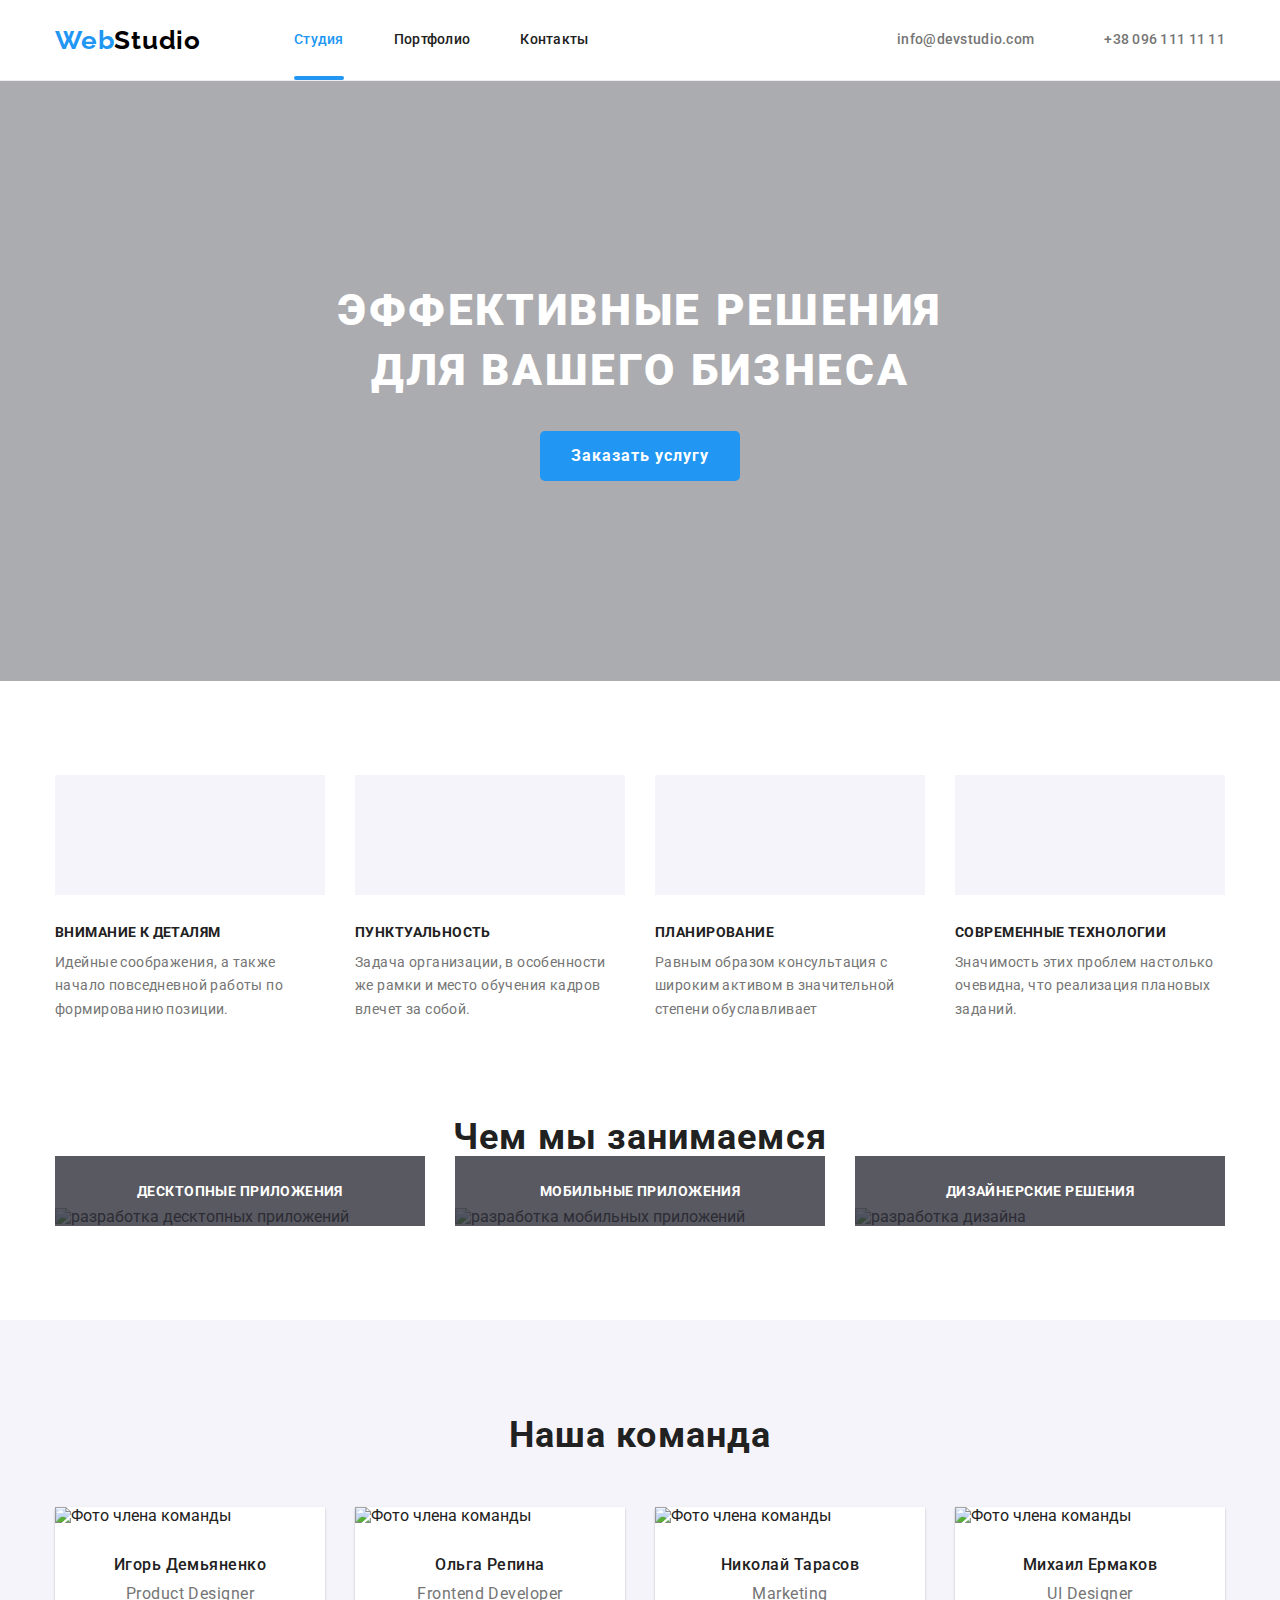
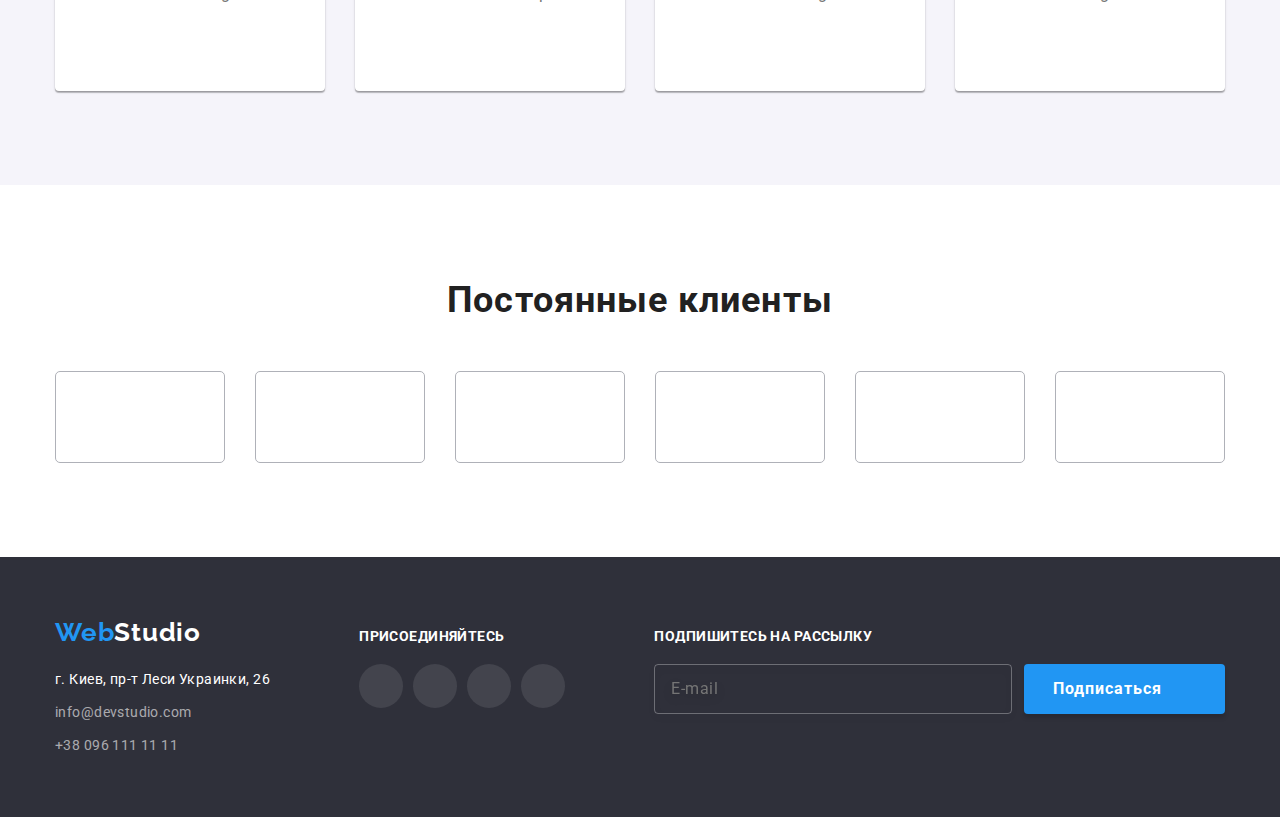
==== commit e23cfc94: "burger-starts" ====
--- a/index.html
+++ b/index.html
@@ -5,366 +5,469 @@
     <meta http-equiv="X-UA-Compatible" content="IE=edge">
     <meta name="viewport" content="width=device-width, initial-scale=1.0">
     <link rel="stylesheet" href="https://cdnjs.cloudflare.com/ajax/libs/modern-normalize/1.1.0/modern-normalize.min.css">
-    <link rel="stylesheet" href="./css/style.css">
-    <link href="https://fonts.googleapis.com/css2?family=Raleway:wght@700&family=Roboto:wght@400;500;700;900&display=swap"rel="stylesheet">
+    <link rel="stylesheet" href="./css/main.min.css">
+    <link href="https://fonts.googleapis.com/css2?family=Raleway:wght@700&family=Roboto:wght@400;500;700;900&display=swap" rel="stylesheet">
     <title>Home-Work</title>
 </head>
 <body>
-    <header class="header">
-        <div class="header__container container">
-            <a href="" class="header__logo logo">
-                <span>Web</span>Studio
-            </a>
-            <nav class="header__menu menu">
-                <ul class="menu__list">
-                    <li class="menu__item"><a href="" class="menu__link active">Студия</a></li>
-                    <li class="menu__item"><a href="./portfolio.html" class="menu__link">Портфолио</a></li>
-                    <li class="menu__item"><a href="" class="menu__link">Контакты</a></li>
-                </ul>
-            </nav>
-            
-            <ul class="header__contacts contacts-header">
-                <li class="contacts-header__item">
-                    <a href="mailto:info@devstudio.com" class="contacts-header__link">
-                        <svg style=" width:16px; height:12px;">
-                          <use href="./img/icons.svg#icon-envelope"></use>  
-                        </svg>
-                        <span>info@devstudio.com</span>
-                    </a>
-                </li>
-                <li class="contacts-header__item">
-                    <a href="tel:+380961111111" class="contacts-header__link">
-                        <svg style=" width:10px; height:16px;">
-                          <use href="./img/icons.svg#icon-smartphone"></use>  
-                        </svg>
-                        <span>+38 096 111 11 11</span>
-                    </a>
-                </li>
-            </ul>
-        </div>   
-    </header>
-    <main>
-        <section class="order">
-            <div class="order__container container">
-                <h1 class="order__title">Эффективные решения <br> для вашего бизнеса</h1>
-                <button type="button" class="order__button">Заказать услугу</button>
-            </div>
-        </section>
-        <section class="peculiarities section">
-            <div class="peculiarities__container container">
-                <ul class="peculiarities__list">
-                    <li class="peculiarities__item item-peculiarities">
-                        <div class="item-peculiarities__image"><svg style="width:70px; height:70px;">
-                                <use href="./img/icons.svg#icon-Antena"></use>
+ <div class="wrapper">
+        <header class="header">
+            <div class="header__container container">
+                <a href="" class="header__logo logo">
+                    <span>Web</span>Studio
+                </a>
+               
+                <nav class="header__menu menu">
+                    <div class="menu__body">
+                        <ul class="menu__list">
+                            <li class="menu__item"><a href="" class="menu__link active">Студия</a></li>
+                            <li class="menu__item"><a href="./portfolio.html" class="menu__link">Портфолио</a></li>
+                            <li class="menu__item"><a href="" class="menu__link">Контакты</a></li>
+                        </ul>
+                        <ul class="menu__contacts">
+                            <li><a href="tel:+380961111111">+38 096 111 11 11</a></li>
+                            <li><a href="mailto:info@devstudio.com">info@devstudio.com</a></li>
+                        </ul>
+                        <ul class="menu__socials">
+                            <li>
+                                <a href="">Instagram</a>
+                            </li>
+                            <li>
+                                <a href="">Twitter</a>
+                            </li>
+                            <li>
+                                <a href="">Facebook</a>
+                            </li>
+                            <li>
+                                <a href="">Linkedin</a>
+                            </li>
+                        </ul>
+                    </div>
+                </nav>
+        
+                <ul class="header__contacts contacts-header">
+                    <li class="contacts-header__item">
+                        <a href="mailto:info@devstudio.com" class="contacts-header__link">
+                            <svg style=" width:16px; height:12px;">
+                                <use href="./img/icons.svg#icon-envelope"></use>
                             </svg>
-                        </div>
-                        <h3 class="item-peculiarities__title">Внимание к деталям</h3>
-                        <p class="item-peculiarities__text">Идейные соображения, а также начало повседневной работы по формированию позиции.</p>
+                            <span>info@devstudio.com</span>
+                        </a>
                     </li>
-                    <li class="peculiarities__item item-peculiarities">
-                        <div class="item-peculiarities__image"><svg style="width:70px; height:70px;">
-                                <use href="./img/icons.svg#icon-clock"></use>
+                    <li class="contacts-header__item">
+                        <a href="tel:+380961111111" class="contacts-header__link">
+                            <svg style=" width:10px; height:16px;">
+                                <use href="./img/icons.svg#icon-smartphone"></use>
                             </svg>
-                        </div>
-                        <h3 class="item-peculiarities__title">Пунктуальность</h3>
-                        <p class="item-peculiarities__text">Задача организации, в особенности же рамки и место обучения кадров влечет за собой.</p>
-                    </li>
-                    <li class="peculiarities__item item-peculiarities">
-                        <div class="item-peculiarities__image"><svg style="width:70px; height:70px;">
-                                <use href="./img/icons.svg#icon-diagram"></use>
-                            </svg>
-                        </div>
-                        <h3 class="item-peculiarities__title">Планирование</h3>
-                        <p class="item-peculiarities__text">Равным образом консультация с широким активом в значительной степени обуславливает</p>
-                    </li>
-                    <li class="peculiarities__item item-peculiarities">
-                        <div class="item-peculiarities__image"><svg style="width:70px; height:70px;">
-                            <use href="./img/icons.svg#icon-astronaut"></use>
-                            </svg>
-                        </div>
-                        <h3 class="item-peculiarities__title">Современные технологии</h3>
-                        <p class="item-peculiarities__text">Значимость этих проблем настолько очевидна, что реализация плановых заданий.
-                        </p>
-                    </li>
-                </ul>
-            </div>            
-        </section>
-
-        <section class="occupation__section section">
-            <div class="container">
-                <h2 class="occupation__title title">Чем мы занимаемся</h2>
-                <ul class="occupation__list">
-                    <li class="occupation__item"> <img src="./img/services/1.jpg" width="370" alt="разработка десктопных приложений">
-                
-                    </li>
-                    <li class="occupation__item"><img src="./img/services/2.jpg" width="370" alt="разработка мобильных приложений">
-                
-                    </li>
-                    <li class="occupation__item"><img src="./img/services/3.jpg" width="370" alt="разработка дизайна">
-                
+                            <span>+38 096 111 11 11</span>
+                        </a>
                     </li>
                 </ul>
             </div>
-        </section>
-
-        <section class="team__section section">
-            <div class="container">
-                <h2 class="team__title title">Наша команда</h2>
-                <ul class="team__cards card-team">
-                    <li class="card-team__item"> <img src="./img/team/1.jpg" width="270" alt="Фото члена команды">
-                        <div class="card-team__content">
-                            <h3 class="card-team__title">Игорь Демьяненко</h3>
-                            <p class="card-team__text">Product Designer</p>
-                            <ul class="card-team__icons">
-                                <li>
-                                    <a href="" class="card-team__links">
-                                        <svg style="width:20px; height:20px;">
-                                            <use href="./img/icons.svg#icon-instagram-2"></use>
-                                        </svg>
-                                    </a>
-                                </li>
-                                <li>
-                                    <a href="" class="card-team__links">
-                                        <svg style="width:20px; height:20px;">
-                                            <use href="./img/icons.svg#icon-twitter-1"></use>
-                                        </svg>
-                                    </a>
-                                </li>
-                                <li>
-                                    <a href="" class="card-team__links">
-                                        <svg style="width:20px; height:20px;">
-                                            <use href="./img/icons.svg#icon-facebook-1"></use>
-                                        </svg>
-                                    </a>
-                                </li>
-                                <li>
-                                    <a href="" class="card-team__links">
-                                        <svg style="width:20px; height:20px;">
-                                            <use href="./img/icons.svg#icon-linkedin-1"></use>
-                                        </svg>
-                                    </a>
-                                    
-                                </li>
-                            </ul>
-                        </div>
-                        
-                        
-                    </li>
-                    <li class="card-team__item"> <img src="./img/team/2.jpg" width="270" alt="Фото члена команды">
-                        <div class="card-team__content">
-                            <h3 class="card-team__title">Ольга Репина</h3>
-                            <p class="card-team__text">Frontend Developer</p>
-                            <ul class="card-team__icons">
-                                <li>
-                                    <a href="" class="card-team__links">
-                                        <svg style="width:20px; height:20px;">
-                                            <use href="./img/icons.svg#icon-instagram-2"></use>
-                                        </svg>
-                                    </a>
-                                </li>
-                                <li>
-                                    <a href="" class="card-team__links">
-                                        <svg style="width:20px; height:20px;">
-                                            <use href="./img/icons.svg#icon-twitter-1"></use>
-                                        </svg>
-                                    </a>
-                                </li>
-                                <li>
-                                    <a href="" class="card-team__links">
-                                        <svg style="width:20px; height:20px;">
-                                            <use href="./img/icons.svg#icon-facebook-1"></use>
-                                        </svg>
-                                    </a>
-                                </li>
-                                <li>
-                                    <a href="" class="card-team__links">
-                                        <svg style="width:20px; height:20px;">
-                                            <use href="./img/icons.svg#icon-linkedin-1"></use>
-                                        </svg>
-                                    </a>
-                            
-                                </li>
-                            </ul>
-                        </div>
-                        
-                    </li>
-                    <li class="card-team__item"> <img src="./img/team/3.jpg" width="270" alt="Фото члена команды">
-                        <div class="card-team__content">
-                        <h3 class="card-team__title">Николай Тарасов</h3>
-                        <p class="card-team__text"> Marketing</p>
-                        <ul class="card-team__icons">
-                            <li>
-                                <a href="" class="card-team__links">
-                                    <svg style="width:20px; height:20px;">
-                                        <use href="./img/icons.svg#icon-instagram-2"></use>
-                                    </svg>
-                                </a>
-                            </li>
-                            <li>
-                                <a href="" class="card-team__links">
-                                    <svg style="width:20px; height:20px;">
-                                        <use href="./img/icons.svg#icon-twitter-1"></use>
-                                    </svg>
-                                </a>
-                            </li>
-                            <li>
-                                <a href="" class="card-team__links">
-                                    <svg style="width:20px; height:20px;">
-                                        <use href="./img/icons.svg#icon-facebook-1"></use>
-                                    </svg>
-                                </a>
-                            </li>
-                            <li>
-                                <a href="" class="card-team__links">
-                                    <svg style="width:20px; height:20px;">
-                                        <use href="./img/icons.svg#icon-linkedin-1"></use>
-                                    </svg>
-                                </a>
-                        
-                            </li>
+        </header>
+        <main class="page">
+            <section class="order">
+                <div class="order__container container">
+                    <h1 class="order__title">Эффективные решения <br> для вашего бизнеса</h1>
+                    <button data-modal-open type="button" class="order__button">Заказать услугу</button>
+                </div>
+            </section>
+            <section class="peculiarities section">
+                <div class="peculiarities__container container">
+                    <ul class="peculiarities__list">
+                        <li class="peculiarities__item item-peculiarities">
+                            <div class="item-peculiarities__image"><svg style="width:70px; height:70px;">
+                                    <use href="./img/icons.svg#icon-Antena"></use>
+                                </svg>
+                            </div>
+                            <h3 class="item-peculiarities__title">Внимание к деталям</h3>
+                            <p class="item-peculiarities__text">Идейные соображения, а также начало повседневной работы по
+                                формированию позиции.</p>
+                        </li>
+                        <li class="peculiarities__item item-peculiarities">
+                            <div class="item-peculiarities__image"><svg style="width:70px; height:70px;">
+                                    <use href="./img/icons.svg#icon-clock"></use>
+                                </svg>
+                            </div>
+                            <h3 class="item-peculiarities__title">Пунктуальность</h3>
+                            <p class="item-peculiarities__text">Задача организации, в особенности же рамки и место обучения
+                                кадров влечет за собой.</p>
+                        </li>
+                        <li class="peculiarities__item item-peculiarities">
+                            <div class="item-peculiarities__image"><svg style="width:70px; height:70px;">
+                                    <use href="./img/icons.svg#icon-diagram"></use>
+                                </svg>
+                            </div>
+                            <h3 class="item-peculiarities__title">Планирование</h3>
+                            <p class="item-peculiarities__text">Равным образом консультация с широким активом в значительной
+                                степени обуславливает</p>
+                        </li>
+                        <li class="peculiarities__item item-peculiarities">
+                            <div class="item-peculiarities__image"><svg style="width:70px; height:70px;">
+                                    <use href="./img/icons.svg#icon-astronaut"></use>
+                                </svg>
+                            </div>
+                            <h3 class="item-peculiarities__title">Современные технологии</h3>
+                            <p class="item-peculiarities__text">Значимость этих проблем настолько очевидна, что реализация
+                                плановых заданий.
+                            </p>
+                        </li>
+                    </ul>
+                </div>
+            </section>
+        
+            <section class="occupation__section section">
+                <div class="container">
+                    <h2 class="occupation__title title">Чем мы занимаемся</h2>
+                    <ul class="occupation__list">
+                        <li class="occupation__item"> <img src="./img/services/1.jpg" width="370"
+                                alt="разработка десктопных приложений">
+                            <div class="occupation__text">
+                                <p>Десктопные приложения</p>
+                            </div>
+                        </li>
+                        <li class="occupation__item"><img src="./img/services/2.jpg" width="370"
+                                alt="разработка мобильных приложений">
+                            <div class="occupation__text">
+                                <p>Мобильные приложения</p>
+                            </div>
+                        </li>
+                        <li class="occupation__item"><img src="./img/services/3.jpg" width="370" alt="разработка дизайна">
+                            <div class="occupation__text">
+                                <p>Дизайнерские решения</p>
+                            </div>
+                        </li>
+                    </ul>
+                </div>
+            </section>
+        
+            <section class="team__section section">
+                <div class="container">
+                    <h2 class="team__title title">Наша команда</h2>
+                    <ul class="team__cards card-team">
+                        <li class="card-team__item"> <img src="./img/team/1.jpg" width="270" alt="Фото члена команды">
+                            <div class="card-team__content">
+                                <h3 class="card-team__title">Игорь Демьяненко</h3>
+                                <p class="card-team__text">Product Designer</p>
+                                <ul class="card-team__icons">
+                                    <li>
+                                        <a href="" class="card-team__links">
+                                            <svg style="width:20px; height:20px;">
+                                                <use href="./img/icons.svg#icon-instagram-2"></use>
+                                            </svg>
+                                        </a>
+                                    </li>
+                                    <li>
+                                        <a href="" class="card-team__links">
+                                            <svg style="width:20px; height:20px;">
+                                                <use href="./img/icons.svg#icon-twitter-1"></use>
+                                            </svg>
+                                        </a>
+                                    </li>
+                                    <li>
+                                        <a href="" class="card-team__links">
+                                            <svg style="width:20px; height:20px;">
+                                                <use href="./img/icons.svg#icon-facebook-1"></use>
+                                            </svg>
+                                        </a>
+                                    </li>
+                                    <li>
+                                        <a href="" class="card-team__links">
+                                            <svg style="width:20px; height:20px;">
+                                                <use href="./img/icons.svg#icon-linkedin-1"></use>
+                                            </svg>
+                                        </a>
+        
+                                    </li>
+                                </ul>
+                            </div>
+        
+        
+                        </li>
+                        <li class="card-team__item"> <img src="./img/team/2.jpg" width="270" alt="Фото члена команды">
+                            <div class="card-team__content">
+                                <h3 class="card-team__title">Ольга Репина</h3>
+                                <p class="card-team__text">Frontend Developer</p>
+                                <ul class="card-team__icons">
+                                    <li>
+                                        <a href="" class="card-team__links">
+                                            <svg style="width:20px; height:20px;">
+                                                <use href="./img/icons.svg#icon-instagram-2"></use>
+                                            </svg>
+                                        </a>
+                                    </li>
+                                    <li>
+                                        <a href="" class="card-team__links">
+                                            <svg style="width:20px; height:20px;">
+                                                <use href="./img/icons.svg#icon-twitter-1"></use>
+                                            </svg>
+                                        </a>
+                                    </li>
+                                    <li>
+                                        <a href="" class="card-team__links">
+                                            <svg style="width:20px; height:20px;">
+                                                <use href="./img/icons.svg#icon-facebook-1"></use>
+                                            </svg>
+                                        </a>
+                                    </li>
+                                    <li>
+                                        <a href="" class="card-team__links">
+                                            <svg style="width:20px; height:20px;">
+                                                <use href="./img/icons.svg#icon-linkedin-1"></use>
+                                            </svg>
+                                        </a>
+        
+                                    </li>
+                                </ul>
+                            </div>
+        
+                        </li>
+                        <li class="card-team__item"> <img src="./img/team/3.jpg" width="270" alt="Фото члена команды">
+                            <div class="card-team__content">
+                                <h3 class="card-team__title">Николай Тарасов</h3>
+                                <p class="card-team__text"> Marketing</p>
+                                <ul class="card-team__icons">
+                                    <li>
+                                        <a href="" class="card-team__links">
+                                            <svg style="width:20px; height:20px;">
+                                                <use href="./img/icons.svg#icon-instagram-2"></use>
+                                            </svg>
+                                        </a>
+                                    </li>
+                                    <li>
+                                        <a href="" class="card-team__links">
+                                            <svg style="width:20px; height:20px;">
+                                                <use href="./img/icons.svg#icon-twitter-1"></use>
+                                            </svg>
+                                        </a>
+                                    </li>
+                                    <li>
+                                        <a href="" class="card-team__links">
+                                            <svg style="width:20px; height:20px;">
+                                                <use href="./img/icons.svg#icon-facebook-1"></use>
+                                            </svg>
+                                        </a>
+                                    </li>
+                                    <li>
+                                        <a href="" class="card-team__links">
+                                            <svg style="width:20px; height:20px;">
+                                                <use href="./img/icons.svg#icon-linkedin-1"></use>
+                                            </svg>
+                                        </a>
+        
+                                    </li>
+                                </ul>
+                            </div>
+        
+        
+                        </li>
+                        <li class="card-team__item"> <img src="./img/team/4.jpg" width="270" alt="Фото члена команды">
+                            <div class="card-team__content">
+                                <h3 class="card-team__title">Михаил Ермаков</h3>
+                                <p class="card-team__text">UI Designer</p>
+                                <ul class="card-team__icons">
+                                    <li>
+                                        <a href="" class="card-team__links">
+                                            <svg style="width:20px; height:20px;">
+                                                <use href="./img/icons.svg#icon-instagram-2"></use>
+                                            </svg>
+                                        </a>
+                                    </li>
+                                    <li>
+                                        <a href="" class="card-team__links">
+                                            <svg style="width:20px; height:20px;">
+                                                <use href="./img/icons.svg#icon-twitter-1"></use>
+                                            </svg>
+                                        </a>
+                                    </li>
+                                    <li>
+                                        <a href="" class="card-team__links">
+                                            <svg style="width:20px; height:20px;">
+                                                <use href="./img/icons.svg#icon-facebook-1"></use>
+                                            </svg>
+                                        </a>
+                                    </li>
+                                    <li>
+                                        <a href="" class="card-team__links">
+                                            <svg style="width:20px; height:20px;">
+                                                <use href="./img/icons.svg#icon-linkedin-1"></use>
+                                            </svg>
+                                        </a>
+        
+                                    </li>
+                                </ul>
+                            </div>
+        
+                        </li>
+                    </ul>
+                </div>
+            </section>
+        
+            <section class="clients section">
+                <div class="container">
+                    <h2 class="clients__title title">Постоянные клиенты</h2>
+                    <ul class="clients__list">
+                        <li>
+                            <a href="" class="clients__links"><svg style="width:106px; height:60px;">
+                                    <use href="./img/icons.svg#icon-group"></use>
+                                </svg></a>
+        
+                        </li>
+                        <li>
+                            <a href="" class="clients__links"><svg style="width:106px; height:60px;">
+                                    <use href="./img/icons.svg#icon-group-1"></use>
+                                </svg></a>
+        
+                        </li>
+                        <li>
+                            <a href="" class="clients__links"><svg style="width:106px; height:60px;">
+                                    <use href="./img/icons.svg#icon-group-2"></use>
+                                </svg></a>
+        
+                        </li>
+                        <li>
+                            <a href="" class="clients__links"><svg style="width:106px; height:60px;">
+                                    <use href="./img/icons.svg#icon-group-3"></use>
+                                </svg></a>
+        
+                        </li>
+                        <li>
+                            <a href="" class="clients__links"><svg style="width:106px; height:60px;">
+                                    <use href="./img/icons.svg#icon-group-4"></use>
+                                </svg></a>
+        
+                        </li>
+                        <li>
+                            <a href="" class="clients__links"><svg style="width:106px; height:60px;">
+                                    <use href="./img/icons.svg#icon-group-5"></use>
+                                </svg></a>
+        
+                        </li>
+                    </ul>
+                </div>
+            </section>
+        
+        </main>
+        <footer class="footer">
+            <div class="footer__container container">
+                <div class="footer__column">
+                    <a href="" class="footer__logo logo">
+                        <span>Web</span>Studio
+                    </a>
+                    <address class="footer__address">
+                        <p>г. Киев, пр-т Леси Украинки, 26</p>
+                        <ul class="footer__contacts contacts-footer">
+                            <li class="contacts-footer__item"><a href="mailto:info@devstudio.com"
+                                    class="contacts-footer__link">info@devstudio.com</a></li>
+                            <li class="contacts-footer__item"><a href="tel:+380961111111" class="contacts-footer__link">+38 096
+                                    111 11
+                                    11</a></li>
                         </ul>
-                        </div>
-                        
-                        
-                    </li>
-                    <li class="card-team__item"> <img src="./img/team/4.jpg" width="270" alt="Фото члена команды">
-                        <div class="card-team__content">
-                            <h3 class="card-team__title">Михаил Ермаков</h3>
-                            <p class="card-team__text">UI Designer</p>
-                            <ul class="card-team__icons">
-                                <li>
-                                    <a href="" class="card-team__links">
-                                        <svg style="width:20px; height:20px;">
-                                            <use href="./img/icons.svg#icon-instagram-2"></use>
-                                        </svg>
-                                    </a>
-                                </li>
-                                <li>
-                                    <a href="" class="card-team__links">
-                                        <svg style="width:20px; height:20px;">
-                                            <use href="./img/icons.svg#icon-twitter-1"></use>
-                                        </svg>
-                                    </a>
-                                </li>
-                                <li>
-                                    <a href="" class="card-team__links">
-                                        <svg style="width:20px; height:20px;">
-                                            <use href="./img/icons.svg#icon-facebook-1"></use>
-                                        </svg>
-                                    </a>
-                                </li>
-                                <li>
-                                    <a href="" class="card-team__links">
-                                        <svg style="width:20px; height:20px;">
-                                            <use href="./img/icons.svg#icon-linkedin-1"></use>
-                                        </svg>
-                                    </a>
-                            
-                                </li>
-                            </ul>
-                        </div>
-                     
-                    </li>
-                </ul>
+                    </address>
+                </div>
+                <div class="footer__column">
+                    <h3 class="footer__join">присоединяйтесь</h3>
+                    <ul class="footer__icons">
+                        <li>
+                            <a href="" class="footer__links">
+                                <svg style="width:20px; height:20px;">
+                                    <use href="./img/icons.svg#icon-instagram-2"></use>
+                                </svg>
+                            </a>
+                        </li>
+                        <li>
+                            <a href="" class="footer__links">
+                                <svg style="width:20px; height:20px;">
+                                    <use href="./img/icons.svg#icon-twitter-1"></use>
+                                </svg>
+                            </a>
+                        </li>
+                        <li>
+                            <a href="" class="footer__links">
+                                <svg style="width:20px; height:20px;">
+                                    <use href="./img/icons.svg#icon-facebook-1"></use>
+                                </svg>
+                            </a>
+                        </li>
+                        <li>
+                            <a href="" class="footer__links">
+                                <svg style="width:20px; height:20px;">
+                                    <use href="./img/icons.svg#icon-linkedin-1"></use>
+                                </svg>
+                            </a>
+        
+                        </li>
+                    </ul>
+                </div>
+                <div class="footer__column">
+                    <div class="footer__form form-footer">
+                        <h3 class="form-footer__title">Подпишитесь на рассылку</h3>
+                        <form class="form-footer__form">
+                            <input class="form-footer__input" type="email" name="mail" id="email" placeholder="E-mail">
+                            <button class="form-footer__button" type="submit">
+                                <span>Подписаться</span>
+                                <svg style="width: 24px; height:24px;">
+                                    <use href="./img/icons.svg#icon-send"></use>
+                                </svg>
+                            </button>
+                        </form>
+                    </div>
+                </div>
             </div>
-        </section>
-
-        <section class="clients section">
-            <div class="container">
-                <h2 class="clients__title title">Постоянные клиенты</h2>
-                <ul class="clients__list">
-                    <li>
-                        <a href="" class="clients__links"><svg style="width:106px; height:60px;">
-                            <use href="./img/icons.svg#icon-group"></use>
-                        </svg></a>
-                        
-                    </li>
-                    <li>
-                        <a href="" class="clients__links"><svg style="width:106px; height:60px;">
-                            <use href="./img/icons.svg#icon-group-1"></use>
-                        </svg></a>
-                        
-                    </li>
-                    <li>
-                        <a href="" class="clients__links"><svg style="width:106px; height:60px;">
-                            <use href="./img/icons.svg#icon-group-2"></use>
-                        </svg></a>
-                        
-                    </li>
-                    <li>
-                        <a href="" class="clients__links"><svg style="width:106px; height:60px;">
-                            <use href="./img/icons.svg#icon-group-3"></use>
-                        </svg></a>
-                        
-                    </li>
-                    <li>
-                        <a href="" class="clients__links"><svg style="width:106px; height:60px;">
-                            <use href="./img/icons.svg#icon-group-4"></use>
-                        </svg></a>
-                        
-                    </li>
-                    <li>
-                        <a href="" class="clients__links"><svg style="width:106px; height:60px;">
-                            <use href="./img/icons.svg#icon-group-5"></use>
-                        </svg></a>
-                        
-                    </li>
-                </ul>
-            </div>
-        </section>
-
-    </main>
-    <footer class="footer">
-        <div class="footer__container container">
-            <div class="footer__column">
-                <a href="" class="footer__logo logo">
-                    <span>Web</span>Studio
-                </a>
-                <address class="footer__address">
-                    <p>г. Киев, пр-т Леси Украинки, 26</p>
-                    <ul class="footer__contacts contacts-footer">
-                        <li class="contacts-footer__item"><a href="mailto:info@devstudio.com"
-                                class="contacts-footer__link">info@devstudio.com</a></li>
-                        <li class="contacts-footer__item"><a href="tel:+380961111111" class="contacts-footer__link">+38 096 111 11
-                                11</a></li>
-                    </ul>
-                </address>
-            </div>
-            <div class="footer__column">
-                <h3 class="footer__join">присоединяйтесь</h3>
-            <ul class="footer__icons">
-                <li>
-                    <a href="" class="footer__links">
-                        <svg style="width:20px; height:20px;">
-                            <use href="./img/icons.svg#icon-instagram-2"></use>
-                        </svg>
-                    </a>
-                </li>
-                <li>
-                    <a href="" class="footer__links">
-                        <svg style="width:20px; height:20px;">
-                            <use href="./img/icons.svg#icon-twitter-1"></use>
-                        </svg>
-                    </a>
-                </li>
-                <li>
-                    <a href="" class="footer__links">
-                        <svg style="width:20px; height:20px;">
-                            <use href="./img/icons.svg#icon-facebook-1"></use>
-                        </svg>
-                    </a>
-                </li>
-                <li>
-                    <a href="" class="footer__links">
-                        <svg style="width:20px; height:20px;">
-                            <use href="./img/icons.svg#icon-linkedin-1"></use>
-                        </svg>
-                    </a>
-            
-                </li>
-            </ul>
+        </footer>
+        
+        <div data-modal class="backdrop is-hidden">
+            <div class="backdrop__modal modal">
+                <button data-modal-close class="backdrop__close">
+                    <svg width="11" height="11" xmlns="http://www.w3.org/2000/svg">
+                        <path
+                            d="M11 1.108L9.892 0 5.5 4.392 1.108 0 0 1.108 4.392 5.5 0 9.892 1.108 11 5.5 6.608 9.892 11 11 9.892 6.608 5.5 11 1.108z" />
+                    </svg>
+                </button>
+                <p class="modal__title">
+                    Оставьте свои данные, мы вам перезвоним
+                </p>
+                <form class="modal__form" autocomplete="off">
+                    <ul class="modal__list">
+                        <li class="modal__item">
+                            <label class="modal__lable" for="name">Имя</label>
+                            <input class="modal__input" type="text" name="name" id="name" placeholder=" " />
+                            <svg class="modal__icon" width="18px" height="18px">
+                                <use href="./img/icons.svg#icon-user"></use>
+                            </svg>
+                        </li>
+                        <li class="modal__item">
+                            <label class="modal__lable" for="phone">Телефон</label>
+                            <input class="modal__input" type="tel" name="phone" id="phone" placeholder="" />
+                            <svg class="modal__icon" width="18px" height="18px">
+                                <use href="./img/icons.svg#icon-phone"></use>
+                            </svg>
+                        </li>
+                        <li class="modal__item">
+                            <label class="modal__lable" for="mail">Почта</label>
+                            <input class="modal__input" type="email" name="mail" id="mail" placeholder=" " />
+                            <svg class="modal__icon" width="18px" height="18px">
+                                <use href="./img/icons.svg#icon-envelope2"></use>
+                            </svg>
+                        </li>
+                    </ul>
+                    <div class="modal__comment comment">
+                        <label class=comment__label for="comment">Комментарий</label>
+                        <textarea class="comment__input" name="comment" id="comment" placeholder=" Введите текст"></textarea>
+                    </div>
+                    <label class="modal__agreement">
+                        <input class="modal__checkbox" type="checkbox" name="policy">
+                        <span class="checkbox__icon"></span>
+                        <span class="modal__text">Соглашаюсь с рассылкой и принимаю <a class="modal__link" href="#"> Условия
+                                договора</a></span>
+                    </label>
+                    <div class="modal__send"><button class="modal__button" type="submit">Отправить</button></div>
+                </form>
             </div>
         </div>
-    </footer>
+ </div>
+<script src="https://code.jquery.com/jquery-3.6.0.min.js"></script>
+<script src="./js/script.js"></script>
+<script src="./js/modal.js"></script>
 </body>
 </html>--- a/css/main.min.css
+++ b/css/main.min.css
@@ -0,0 +1,2 @@
+:root{--main-font:Roboto,sans-serif;--active-color:#2196F3;--bold-text-color:#212121;--grey-text-color:#757575}*{border:0}p{margin:0;padding:0}ul{margin:0;padding:0}ul li{list-style:none;margin:0;padding:0}h1,h2,h3,h4,h5,h6{font-size:inherit;font-weight:inherit;margin:0;padding:0}img{display:block}body{font-family:var(--main-font);color:var(--bold-text-color);position:relative}.wrapper{position:relative;width:100%;display:flex;flex-direction:column;overflow:hidden;min-height:100%}.page{flex:1 1 auto}.container{max-width:1200px;padding:0 15px;margin:0 auto}.section{padding:94px 0}.logo{font-family:Raleway,sans-serif;font-style:normal;font-weight:bold;font-size:26px;line-height:1.19;letter-spacing:0.03em;text-decoration:none}.logo span{color:var(--active-color)}.title{font-style:normal;font-weight:bold;font-size:36px;line-height:1.17;text-align:center;letter-spacing:0.03em;margin-bottom:50px}.is-hidden{opacity:0;visibility:hidden;pointer-events:none;transition:transform 500ms cubic-bezier(0.4, 0, 0.2, 1),opacity 500ms cubic-bezier(0.4, 0, 0.2, 1),visibility 500ms cubic-bezier(0.4, 0, 0.2, 1)}.header{border-bottom:1px solid #ECECEC}.header__container{display:flex;align-items:center}.header__logo{color:black;margin-right:93px}@media (max-width: 768px){.header__logo{display:flex;flex:1 1 auto;padding:15px 0}}.header__menu{display:flex}@media (min-width: 768px){.header__menu{flex:1 1 auto}}@media (min-width: 768px){.menu__contacts{display:none}}@media (min-width: 768px){.menu__socials{display:none}}.menu__list{display:flex;flex-wrap:wrap}.menu__list li{margin-right:50px}.menu__list li:last-child{margin-right:0px}.menu__link{position:relative;display:block;padding:32px 0;font-style:normal;font-weight:500;font-size:14px;line-height:1.14;letter-spacing:0.02em;text-decoration:none;color:var(--bold-text-color);transition:color 250ms cubic-bezier(0.4, 0, 0.2, 1)}.menu__link:hover,.menu__link:focus{color:var(--active-color)}.menu__link.active{color:var(--active-color)}.menu__link.active:after{content:"";display:block;position:absolute;top:76px;background:var(--active-color);border-radius:2px;width:100%;height:4px}.header__contacts{display:none}@media (min-width: 768px){.header__contacts{display:flex;justify-content:flex-end;flex-direction:column}}@media (min-width: 1200px){.header__contacts{flex-direction:row}}.contacts-header__item{margin:0 0 30px 0}@media (min-width: 480px){.contacts-header__item{margin:0 0 10px 0}}@media (min-width: 1200px){.contacts-header__item{margin:0 50px 0px 0}}.contacts-header__item:last-child{margin:0px}.contacts-header__link{text-decoration:none;display:flex;align-items:center;font-style:normal;font-weight:500;font-size:14px;line-height:1.14;letter-spacing:0.02em;color:var(--grey-text-color);fill:#757575;transition:color 250ms cubic-bezier(0.4, 0, 0.2, 1),fill 250ms cubic-bezier(0.4, 0, 0.2, 1)}.contacts-header__link span{padding:0 0 0 10px}.contacts-header__link:hover,.contacts-header__link:focus{color:var(--active-color);fill:var(--active-color)}.order{background-image:linear-gradient(rgba(47,48,58,0.4), rgba(47,48,58,0.4)),url("../img/bg-1.jpg");background-repeat:no-repeat;max-width:1600px;text-align:center;padding:200px 0;margin:0 auto}.order__title{font-style:normal;font-weight:900;font-size:44px;line-height:1.36;text-align:center;letter-spacing:0.06em;text-transform:uppercase;color:white;margin-bottom:30px}.order__button{cursor:pointer;font-style:normal;font-weight:bold;font-size:16px;line-height:1.87;text-align:center;letter-spacing:0.06em;background-color:var(--active-color);color:white;width:200px;height:50px;border-radius:5px;transition:background-color 250ms cubic-bezier(0.4, 0, 0.2, 1)}.order__button:hover{background-color:#188CE8}.peculiarities__list{display:flex}.peculiarities__item{width:270px;margin-right:30px}.peculiarities__item:last-child{margin-right:0px}.item-peculiarities__image{height:120px;text-align:center;display:flex;justify-content:center;align-items:center;margin-bottom:30px;background-color:#F5F4FA}.item-peculiarities__title{font-style:normal;font-weight:bold;font-size:14px;line-height:1.14;letter-spacing:0.03em;text-transform:uppercase;margin-bottom:10px}.item-peculiarities__text{font-style:normal;font-weight:normal;font-size:14px;line-height:1.7;letter-spacing:0.03em;color:var(--grey-text-color)}.occupation__section{padding:0 0 94px 0}.occupation__list{display:flex}.occupation__item{position:relative;margin-right:30px;width:370px}.occupation__item:last-child{margin-right:0px}.occupation__text{position:absolute;width:100%;bottom:0;left:0;background-color:rgba(47,48,58,0.8);display:flex;justify-content:center;align-items:center}.occupation__text p{font-weight:bold;font-size:14px;line-height:16px;text-align:center;letter-spacing:0.03em;text-transform:uppercase;color:#FFFFFF;padding:27px 0}.team__section{padding:94px 0;background-color:#F5F4FA}.team__cards{display:flex}.card-team__item{width:270px;margin-right:30px;background-color:#fff;box-shadow:0px 1px 3px rgba(0,0,0,0.12),0px 1px 1px rgba(0,0,0,0.14),0px 2px 1px rgba(0,0,0,0.2);border-radius:0px 0px 4px 4px}.card-team__item:last-child{margin-right:0px}.card-team__content{padding:30px 32px 30px 32px}.card-team__title{font-style:normal;font-weight:500;font-size:16px;line-height:1.19;letter-spacing:0.03em;text-align:center;margin-bottom:10px}.card-team__text{margin:0 0 14px 0;text-align:center;font-style:normal;font-weight:normal;font-size:16px;line-height:1.19;letter-spacing:0.03em;color:var(--grey-text-color)}.card-team__links{border-radius:50%;width:44px;height:44px;display:flex;justify-content:center;align-items:center;fill:#AFB1B8;transition:background-color 250ms cubic-bezier(0.4, 0, 0.2, 1),fill 250ms cubic-bezier(0.4, 0, 0.2, 1)}.card-team__links:hover,.card-team__links:focus{fill:white;background-color:var(--active-color)}.card-team__icons{display:flex;justify-content:center;align-items:center}.card-team__icons li{margin-right:10px}.card-team__icons li:last-child{margin:0}.clients__links{fill:#AFB1B8;width:170px;height:92px;display:flex;justify-content:center;align-items:center;border:1px solid #AFB1B8;border-radius:5px;transition:fill 250ms cubic-bezier(0.4, 0, 0.2, 1),border 250ms cubic-bezier(0.4, 0, 0.2, 1)}.clients__links:hover,.clients__links:focus{fill:var(--active-color);border:1px solid var(--active-color)}.clients__list{display:flex;text-align:center}.clients__list li{width:170px;margin-right:30px}.clients__list li:last-child{margin-right:0}.footer{background-color:#2F303A;padding:60px 0}.footer__container{display:flex;justify-content:space-between;align-items:baseline}.footer__column{margin-right:70px;text-align:left}.footer__column:last-child{margin-right:0px}.footer__join{margin-bottom:20px;font-style:normal;font-weight:bold;font-size:14px;line-height:16px;letter-spacing:0.03em;text-transform:uppercase;color:#fff}.footer__icons{display:flex}.footer__icons li{margin-right:10px;border-radius:50%;background-color:#43444d}.footer__icons li:last-child{margin:0}.footer__links{width:44px;height:44px;display:flex;justify-content:center;align-items:center;fill:white;border-radius:50%;transition:background-color 250ms cubic-bezier(0.4, 0, 0.2, 1),fill 250ms cubic-bezier(0.4, 0, 0.2, 1)}.footer__links:hover,.footer__links:focus{fill:white;background-color:var(--active-color)}.footer__logo{display:block;color:white;margin-bottom:20px}.footer__address p{font-style:normal;font-weight:normal;font-size:14px;line-height:1.7;letter-spacing:0.03em;color:white;margin-bottom:9px}.contacts-footer__item{margin-bottom:9px}.contacts-footer__item:last-child{margin-bottom:0}.contacts-footer__link{font-style:normal;font-weight:normal;font-size:14px;line-height:1.7;letter-spacing:0.03em;color:rgba(255,255,255,0.6);text-decoration:none;transition:color 250ms cubic-bezier(0.4, 0, 0.2, 1)}.contacts-footer__link:hover,.contacts-footer__link:focus{color:var(--active-color)}.form-footer__title{font-weight:bold;font-size:14px;line-height:16px;letter-spacing:0.03em;text-transform:uppercase;color:#FFFFFF;margin-bottom:20px}.form-footer__input{padding:12px 16px;font-size:16px;line-height:20px;display:flex;align-items:center;letter-spacing:0.03em;color:rgba(255,255,255,0.6);width:358px;border:1px solid rgba(255,255,255,0.3);box-sizing:border-box;filter:drop-shadow(0px 4px 4px rgba(0,0,0,0.15));outline:none;border-radius:4px;background-color:transparent}.form-footer__form{display:flex}.form-footer__button{cursor:pointer;background-color:var(--active-color);margin-left:12px;display:flex;align-items:center;justify-content:center;padding:10px 29px;box-shadow:0px 4px 4px rgba(0,0,0,0.15);border-radius:4px}.form-footer__button span{display:inline-block;margin-right:10px;font-weight:bold;font-size:16px;line-height:30px;letter-spacing:0.06em;color:#FFFFFF}.backdrop{position:fixed;background-color:rgba(0,0,0,0.2);top:0;left:0;width:100%;height:100%}.backdrop.is-hidden .backdrop__modal{transform:scale(0)}.backdrop__modal{position:absolute;width:528px;height:581px;background-color:#fff;top:50%;left:50%;transform:scale(1) translate(-50%, -50%);transition:transform 500ms cubic-bezier(0.4, 0, 0.2, 1),opacity 500ms cubic-bezier(0.4, 0, 0.2, 1),visibility 500ms cubic-bezier(0.4, 0, 0.2, 1);transform-origin:0 -100%}.backdrop__close{cursor:pointer;position:absolute;top:8px;right:8px;border:1px solid rgba(0,0,0,0.1);border-radius:50%;width:30px;height:30px;background-color:#fff}.backdrop__close svg{position:absolute;top:50%;left:50%;transform:translate(-50%, -50%);width:11px;height:11px;fill:#212121;transition:fill 250ms cubic-bezier(0.4, 0, 0.2, 1)}.backdrop__close:hover svg{fill:var(--active-color)}.modal{padding:40px}.modal__title{font-weight:bold;font-size:20px;line-height:23px;text-align:center;letter-spacing:0.03em;color:#212121;margin-bottom:12px}.modal__item{display:inline-block;position:relative;margin-bottom:10px}.modal__lable{font-size:12px;line-height:14px;letter-spacing:0.01em;color:#757575;margin-bottom:4px}.modal__input{width:448px;height:40px;padding:12px 12px 12px 42px;border:1px solid rgba(33,33,33,0.2);border-radius:4px;outline:none;transition:border 250ms cubic-bezier(0.4, 0, 0.2, 1)}.modal__input:focus{border:1px solid #2196F3}.modal__input:focus ~ .modal__icon{fill:#2196F3}.modal__icon{fill:#212121;position:absolute;top:50%;left:3%;transition:fill 250ms cubic-bezier(0.4, 0, 0.2, 1)}.comment{margin-bottom:20px}.comment__label{display:block;font-size:12px;line-height:14px;letter-spacing:0.01em;color:#757575;margin-bottom:4px}.comment__input{padding:12px 16px;min-width:448px;height:120px;border:1px solid rgba(33,33,33,0.2);border-radius:4px;resize:none;transition:border 250ms cubic-bezier(0.4, 0, 0.2, 1);outline:none}.comment__input:focus{border:1px solid #2196F3}.modal__agreement{display:flex;justify-content:center;align-items:center}.modal__checkbox{position:absolute;width:1px;height:1px;margin:-1px;border:0;padding:0;clip:rect(0 0 0 0);overflow:hidden}.modal__checkbox:checked+.checkbox__icon{border-color:transparent;background-color:var(--active-color);background-image:url(../img/icon-check.svg);background-size:contain;background-origin:border-box;background-repeat:no-repeat}.checkbox__icon{display:inline-block;width:16px;height:15px;margin-right:5px;border:2px solid #212121;border-radius:3px;cursor:pointer;transition:all 250ms cubic-bezier(0.4, 0, 0.2, 1)}.modal__link{font-size:14px;line-height:24px;letter-spacing:0.03em;text-decoration-line:underline;color:#2196F3}.modal__text{font-size:14px;line-height:24px;letter-spacing:0.03em;color:#757575}.modal__send{margin-top:20px;display:flex;justify-content:center;align-items:center}.modal__button{padding:10px 55px;cursor:pointer;background-color:var(--active-color);font-weight:bold;font-size:16px;line-height:30px;display:flex;align-items:center;justify-content:center;letter-spacing:0.06em;color:#FFFFFF;box-shadow:0px 4px 4px rgba(0,0,0,0.15);border-radius:4px;transition:background-color 250ms cubic-bezier(0.4, 0, 0.2, 1)}.modal__button:hover,.modal__button:focus{background-color:#188CE8}.filter__list{display:flex;justify-content:center;align-items:center;margin-bottom:50px}.filter__item{margin-right:8px}.filter__item:last-child{margin-right:0px}.filter__item button{height:38px;cursor:pointer;font-style:normal;font-weight:500;font-size:16px;line-height:1.62;text-align:center;letter-spacing:0.03em;background-color:#F5F4FA;border-radius:4px;padding:6px 22px;transition:box-shadow 250ms cubic-bezier(0.4, 0, 0.2, 1),color 250ms cubic-bezier(0.4, 0, 0.2, 1),background-color 250ms cubic-bezier(0.4, 0, 0.2, 1)}.filter__item button:hover{background-color:var(--active-color);color:white;box-shadow:0px 3px 1px rgba(0,0,0,0.1),0px 1px 2px rgba(0,0,0,0.08),0px 2px 2px rgba(0,0,0,0.12)}.filter__item.active button{color:white;background-color:var(--active-color)}.portfolio__cards{display:flex;flex-wrap:wrap;margin-bottom:-30px}.portfolio__card{margin-bottom:30px;margin-right:30px;width:370px}.portfolio__card:nth-child(3n+3){margin-right:0px}.card-portfolio__content{border-bottom:1px solid #EEEEEE;border-right:1px solid #EEEEEE;border-left:1px solid #EEEEEE;padding:20px 24px}.card-portfolio__image{position:relative;overflow:hidden}.card-portfolio__hover{position:absolute;background-color:rgba(33,150,243,0.9);top:0;left:0;width:100%;height:100%;transform:translate(0, 100%);transition:transform 250ms cubic-bezier(0.4, 0, 0.2, 1)}.card-portfolio__hover p{padding:63px 24px;font-size:18px;line-height:28px;letter-spacing:0.03em;color:#FFFFFF}.card-portfolio__link{display:inline-block;text-decoration:none;transition:box-shadow 250ms cubic-bezier(0.4, 0, 0.2, 1)}.card-portfolio__link:hover,.card-portfolio__link:focus{box-shadow:0px 1px 1px rgba(0,0,0,0.12),0px 4px 4px rgba(0,0,0,0.06),1px 4px 6px rgba(0,0,0,0.16)}.card-portfolio__link:hover .card-portfolio__hover,.card-portfolio__link:focus .card-portfolio__hover{transform:translate(0, 0%)}.card-portfolio__title{display:block;font-style:normal;font-weight:bold;font-size:18px;line-height:2;letter-spacing:0.06em;color:var(--bold-text-color);margin-bottom:4px}.card-portfolio__text{font-style:normal;font-weight:normal;font-size:16px;line-height:1.87;letter-spacing:0.03em;color:var(--grey-text-color)}
+/*# sourceMappingURL=main.min.css.map */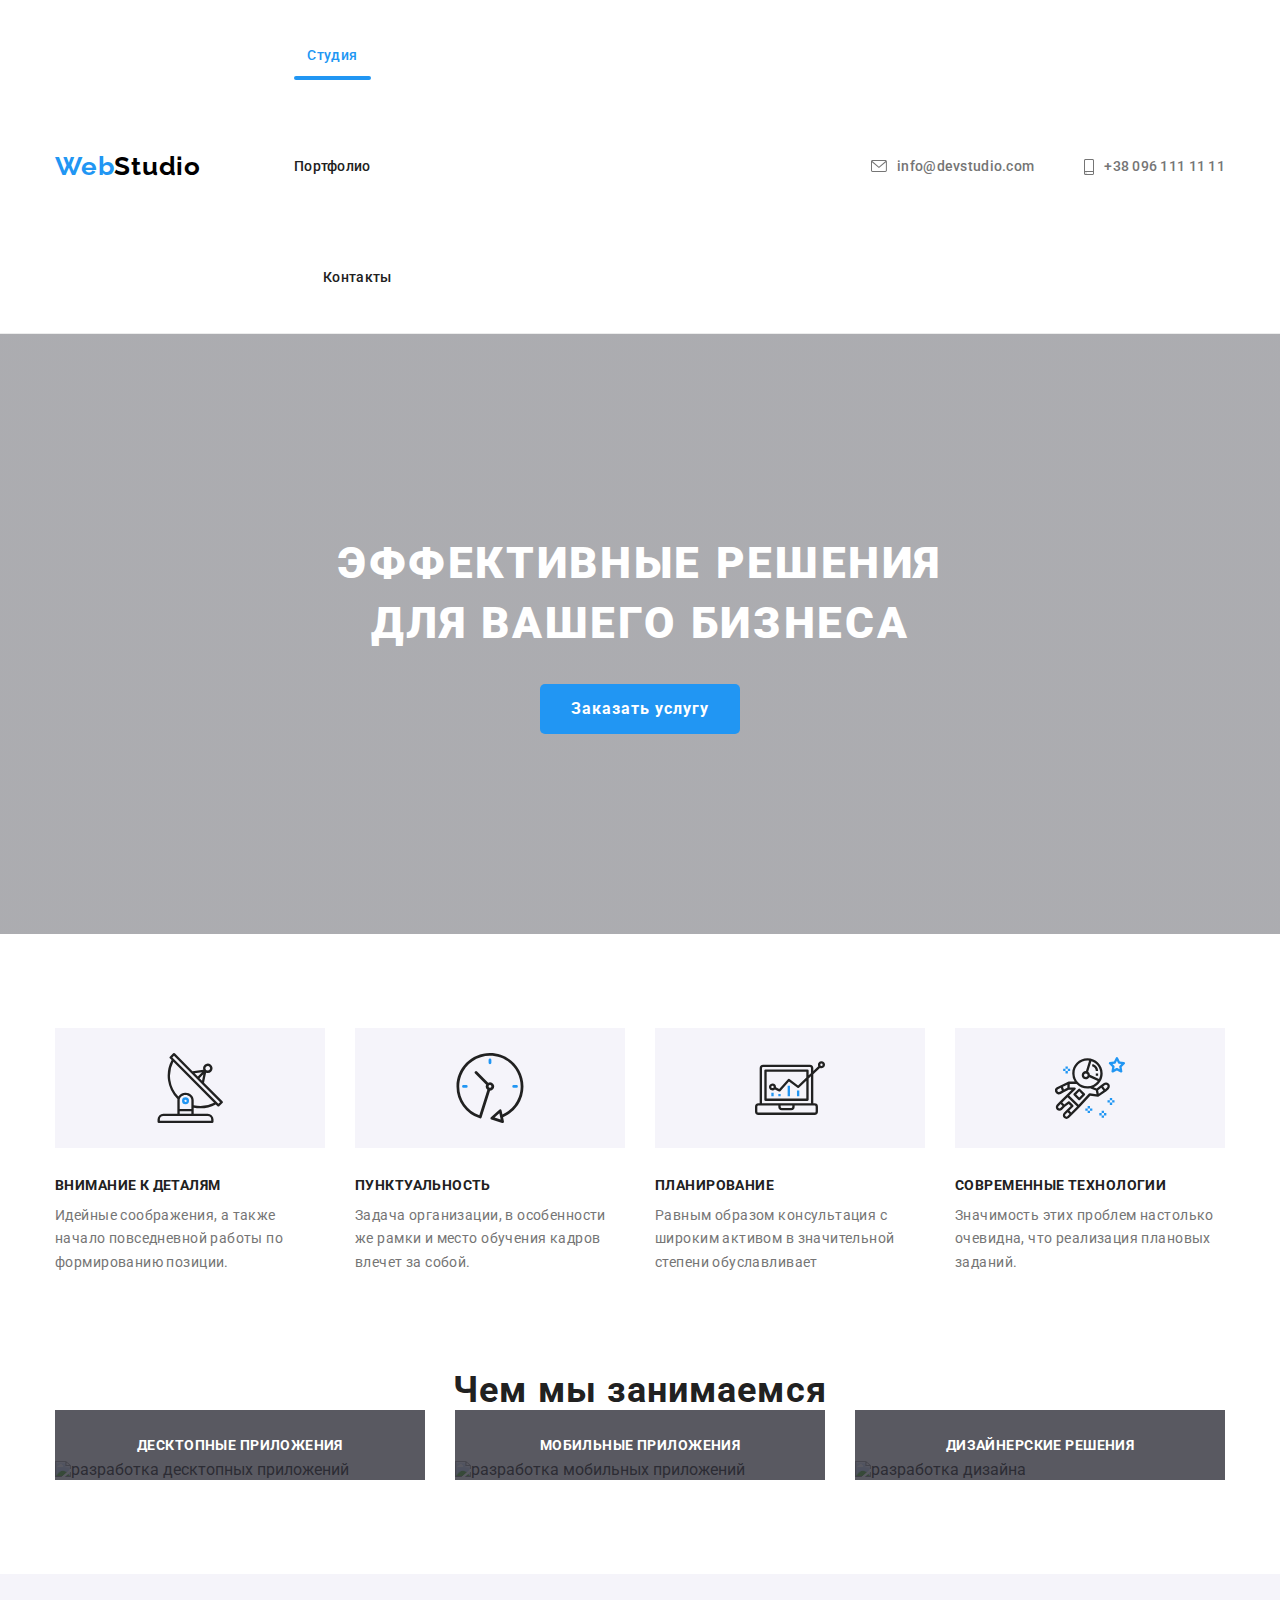
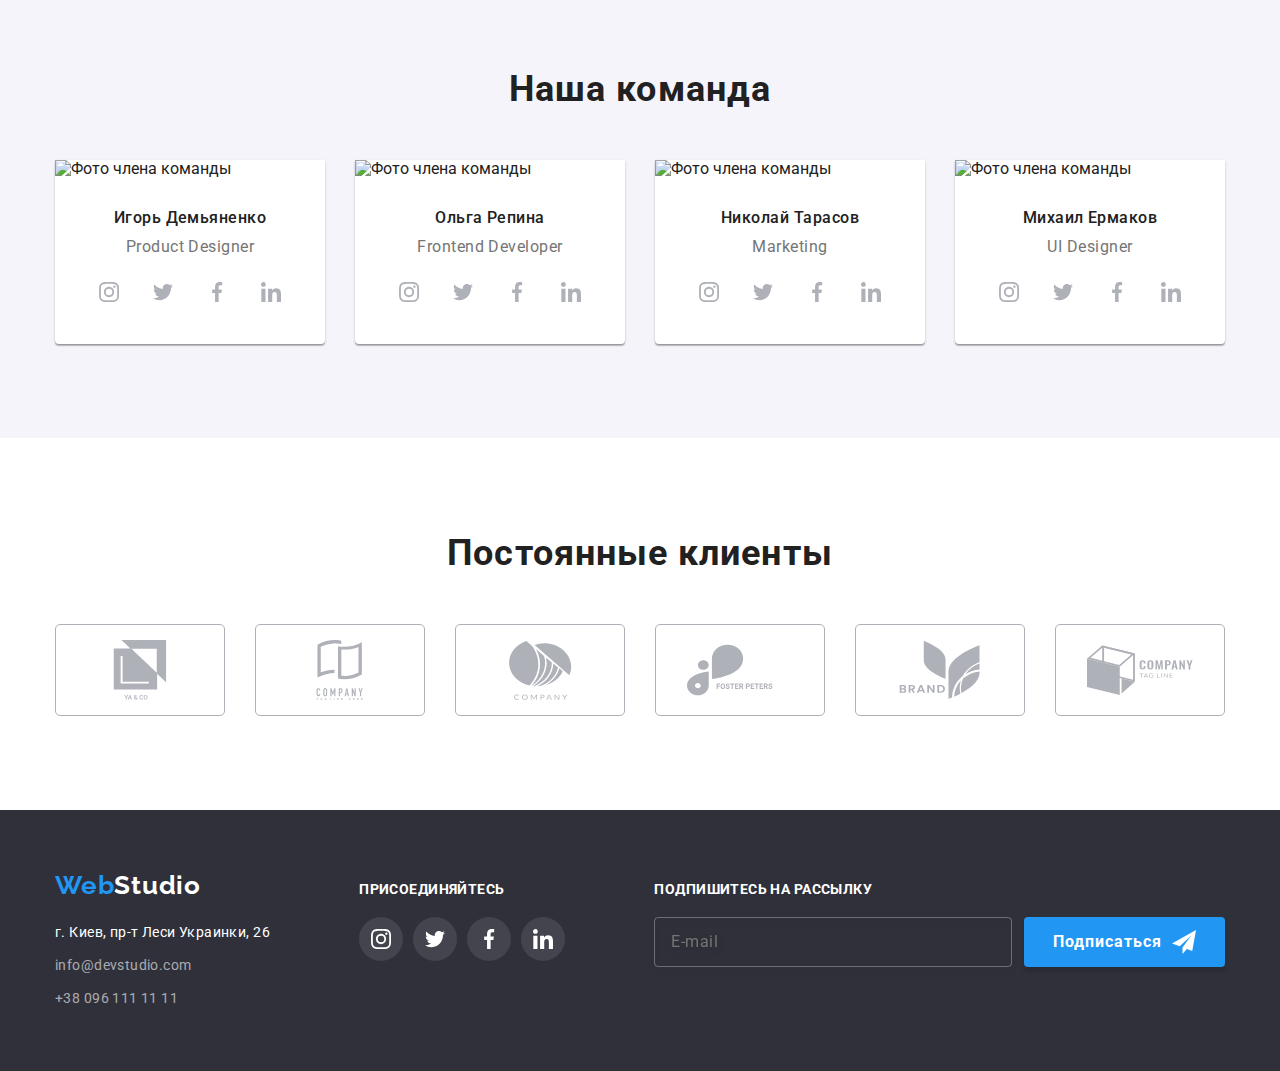
==== commit 18f8fa64: "burger-menu-ready" ====
--- a/index.html
+++ b/index.html
@@ -16,53 +16,58 @@
                 <a href="" class="header__logo logo">
                     <span>Web</span>Studio
                 </a>
-               
-                <nav class="header__menu menu">
-                    <div class="menu__body">
-                        <ul class="menu__list">
-                            <li class="menu__item"><a href="" class="menu__link active">Студия</a></li>
-                            <li class="menu__item"><a href="./portfolio.html" class="menu__link">Портфолио</a></li>
-                            <li class="menu__item"><a href="" class="menu__link">Контакты</a></li>
-                        </ul>
-                        <ul class="menu__contacts">
-                            <li><a href="tel:+380961111111">+38 096 111 11 11</a></li>
-                            <li><a href="mailto:info@devstudio.com">info@devstudio.com</a></li>
-                        </ul>
-                        <ul class="menu__socials">
-                            <li>
-                                <a href="">Instagram</a>
-                            </li>
-                            <li>
-                                <a href="">Twitter</a>
-                            </li>
-                            <li>
-                                <a href="">Facebook</a>
-                            </li>
-                            <li>
-                                <a href="">Linkedin</a>
-                            </li>
-                        </ul>
-                    </div>
-                </nav>
-        
-                <ul class="header__contacts contacts-header">
-                    <li class="contacts-header__item">
-                        <a href="mailto:info@devstudio.com" class="contacts-header__link">
-                            <svg style=" width:16px; height:12px;">
-                                <use href="./img/icons.svg#icon-envelope"></use>
-                            </svg>
-                            <span>info@devstudio.com</span>
-                        </a>
-                    </li>
-                    <li class="contacts-header__item">
-                        <a href="tel:+380961111111" class="contacts-header__link">
-                            <svg style=" width:10px; height:16px;">
-                                <use href="./img/icons.svg#icon-smartphone"></use>
-                            </svg>
-                            <span>+38 096 111 11 11</span>
-                        </a>
-                    </li>
-                </ul>
+                <button type="button" class="menu-burger" aria-expanded="false" aria-controls="menu-container" data-menu-button>
+                    <svg width="24" height="16" aria-label="Mеню">
+                        <use class="icon-cross" href="./img/icons.svg#icon-close-burger"></use>
+                        <use class="icon-menu" href="./img/icons.svg#icon-menu-burger"></use>
+                    </svg>
+                </button>
+                    <nav class="header__menu menu">
+                        <div class="menu__body" data-menu>
+                            <ul class="menu__list">
+                                <li class="menu__item"><a href="" class="menu__link active">Студия</a></li>
+                                <li class="menu__item"><a href="./portfolio.html" class="menu__link">Портфолио</a></li>
+                                <li class="menu__item"><a href="" class="menu__link">Контакты</a></li>
+                            </ul>
+                            <ul class="menu__contacts">
+                                <li><a href="tel:+380961111111"><span>+38 096 111 11 11</span></a></li>
+                                <li><a href="mailto:info@devstudio.com">info@devstudio.com</a></li>
+                            </ul>
+                            <ul class="menu__socials">
+                                <li>
+                                    <a href="">Instagram</a>
+                                </li>
+                                <li>
+                                    <a href="">Twitter</a>
+                                </li>
+                                <li>
+                                    <a href="">Facebook</a>
+                                </li>
+                                <li>
+                                    <a href="">Linkedin</a>
+                                </li>
+                            </ul>
+                        </div>
+                    </nav>
+                    
+                    <ul class="header__contacts contacts-header">
+                        <li class="contacts-header__item">
+                            <a href="mailto:info@devstudio.com" class="contacts-header__link">
+                                <svg style=" width:16px; height:12px;">
+                                    <use href="./img/icons.svg#icon-envelope"></use>
+                                </svg>
+                                <span>info@devstudio.com</span>
+                            </a>
+                        </li>
+                        <li class="contacts-header__item">
+                            <a href="tel:+380961111111" class="contacts-header__link">
+                                <svg style=" width:10px; height:16px;">
+                                    <use href="./img/icons.svg#icon-smartphone"></use>
+                                </svg>
+                                <span>+38 096 111 11 11</span>
+                            </a>
+                        </li>
+                    </ul>
             </div>
         </header>
         <main class="page">
@@ -466,7 +471,6 @@
             </div>
         </div>
  </div>
-<script src="https://code.jquery.com/jquery-3.6.0.min.js"></script>
 <script src="./js/script.js"></script>
 <script src="./js/modal.js"></script>
 </body>
--- a/css/main.min.css
+++ b/css/main.min.css
@@ -1,2 +1,2 @@
-:root{--main-font:Roboto,sans-serif;--active-color:#2196F3;--bold-text-color:#212121;--grey-text-color:#757575}*{border:0}p{margin:0;padding:0}ul{margin:0;padding:0}ul li{list-style:none;margin:0;padding:0}h1,h2,h3,h4,h5,h6{font-size:inherit;font-weight:inherit;margin:0;padding:0}img{display:block}body{font-family:var(--main-font);color:var(--bold-text-color);position:relative}.wrapper{position:relative;width:100%;display:flex;flex-direction:column;overflow:hidden;min-height:100%}.page{flex:1 1 auto}.container{max-width:1200px;padding:0 15px;margin:0 auto}.section{padding:94px 0}.logo{font-family:Raleway,sans-serif;font-style:normal;font-weight:bold;font-size:26px;line-height:1.19;letter-spacing:0.03em;text-decoration:none}.logo span{color:var(--active-color)}.title{font-style:normal;font-weight:bold;font-size:36px;line-height:1.17;text-align:center;letter-spacing:0.03em;margin-bottom:50px}.is-hidden{opacity:0;visibility:hidden;pointer-events:none;transition:transform 500ms cubic-bezier(0.4, 0, 0.2, 1),opacity 500ms cubic-bezier(0.4, 0, 0.2, 1),visibility 500ms cubic-bezier(0.4, 0, 0.2, 1)}.header{border-bottom:1px solid #ECECEC}.header__container{display:flex;align-items:center}.header__logo{color:black;margin-right:93px}@media (max-width: 768px){.header__logo{display:flex;flex:1 1 auto;padding:15px 0}}.header__menu{display:flex}@media (min-width: 768px){.header__menu{flex:1 1 auto}}@media (min-width: 768px){.menu__contacts{display:none}}@media (min-width: 768px){.menu__socials{display:none}}.menu__list{display:flex;flex-wrap:wrap}.menu__list li{margin-right:50px}.menu__list li:last-child{margin-right:0px}.menu__link{position:relative;display:block;padding:32px 0;font-style:normal;font-weight:500;font-size:14px;line-height:1.14;letter-spacing:0.02em;text-decoration:none;color:var(--bold-text-color);transition:color 250ms cubic-bezier(0.4, 0, 0.2, 1)}.menu__link:hover,.menu__link:focus{color:var(--active-color)}.menu__link.active{color:var(--active-color)}.menu__link.active:after{content:"";display:block;position:absolute;top:76px;background:var(--active-color);border-radius:2px;width:100%;height:4px}.header__contacts{display:none}@media (min-width: 768px){.header__contacts{display:flex;justify-content:flex-end;flex-direction:column}}@media (min-width: 1200px){.header__contacts{flex-direction:row}}.contacts-header__item{margin:0 0 30px 0}@media (min-width: 480px){.contacts-header__item{margin:0 0 10px 0}}@media (min-width: 1200px){.contacts-header__item{margin:0 50px 0px 0}}.contacts-header__item:last-child{margin:0px}.contacts-header__link{text-decoration:none;display:flex;align-items:center;font-style:normal;font-weight:500;font-size:14px;line-height:1.14;letter-spacing:0.02em;color:var(--grey-text-color);fill:#757575;transition:color 250ms cubic-bezier(0.4, 0, 0.2, 1),fill 250ms cubic-bezier(0.4, 0, 0.2, 1)}.contacts-header__link span{padding:0 0 0 10px}.contacts-header__link:hover,.contacts-header__link:focus{color:var(--active-color);fill:var(--active-color)}.order{background-image:linear-gradient(rgba(47,48,58,0.4), rgba(47,48,58,0.4)),url("../img/bg-1.jpg");background-repeat:no-repeat;max-width:1600px;text-align:center;padding:200px 0;margin:0 auto}.order__title{font-style:normal;font-weight:900;font-size:44px;line-height:1.36;text-align:center;letter-spacing:0.06em;text-transform:uppercase;color:white;margin-bottom:30px}.order__button{cursor:pointer;font-style:normal;font-weight:bold;font-size:16px;line-height:1.87;text-align:center;letter-spacing:0.06em;background-color:var(--active-color);color:white;width:200px;height:50px;border-radius:5px;transition:background-color 250ms cubic-bezier(0.4, 0, 0.2, 1)}.order__button:hover{background-color:#188CE8}.peculiarities__list{display:flex}.peculiarities__item{width:270px;margin-right:30px}.peculiarities__item:last-child{margin-right:0px}.item-peculiarities__image{height:120px;text-align:center;display:flex;justify-content:center;align-items:center;margin-bottom:30px;background-color:#F5F4FA}.item-peculiarities__title{font-style:normal;font-weight:bold;font-size:14px;line-height:1.14;letter-spacing:0.03em;text-transform:uppercase;margin-bottom:10px}.item-peculiarities__text{font-style:normal;font-weight:normal;font-size:14px;line-height:1.7;letter-spacing:0.03em;color:var(--grey-text-color)}.occupation__section{padding:0 0 94px 0}.occupation__list{display:flex}.occupation__item{position:relative;margin-right:30px;width:370px}.occupation__item:last-child{margin-right:0px}.occupation__text{position:absolute;width:100%;bottom:0;left:0;background-color:rgba(47,48,58,0.8);display:flex;justify-content:center;align-items:center}.occupation__text p{font-weight:bold;font-size:14px;line-height:16px;text-align:center;letter-spacing:0.03em;text-transform:uppercase;color:#FFFFFF;padding:27px 0}.team__section{padding:94px 0;background-color:#F5F4FA}.team__cards{display:flex}.card-team__item{width:270px;margin-right:30px;background-color:#fff;box-shadow:0px 1px 3px rgba(0,0,0,0.12),0px 1px 1px rgba(0,0,0,0.14),0px 2px 1px rgba(0,0,0,0.2);border-radius:0px 0px 4px 4px}.card-team__item:last-child{margin-right:0px}.card-team__content{padding:30px 32px 30px 32px}.card-team__title{font-style:normal;font-weight:500;font-size:16px;line-height:1.19;letter-spacing:0.03em;text-align:center;margin-bottom:10px}.card-team__text{margin:0 0 14px 0;text-align:center;font-style:normal;font-weight:normal;font-size:16px;line-height:1.19;letter-spacing:0.03em;color:var(--grey-text-color)}.card-team__links{border-radius:50%;width:44px;height:44px;display:flex;justify-content:center;align-items:center;fill:#AFB1B8;transition:background-color 250ms cubic-bezier(0.4, 0, 0.2, 1),fill 250ms cubic-bezier(0.4, 0, 0.2, 1)}.card-team__links:hover,.card-team__links:focus{fill:white;background-color:var(--active-color)}.card-team__icons{display:flex;justify-content:center;align-items:center}.card-team__icons li{margin-right:10px}.card-team__icons li:last-child{margin:0}.clients__links{fill:#AFB1B8;width:170px;height:92px;display:flex;justify-content:center;align-items:center;border:1px solid #AFB1B8;border-radius:5px;transition:fill 250ms cubic-bezier(0.4, 0, 0.2, 1),border 250ms cubic-bezier(0.4, 0, 0.2, 1)}.clients__links:hover,.clients__links:focus{fill:var(--active-color);border:1px solid var(--active-color)}.clients__list{display:flex;text-align:center}.clients__list li{width:170px;margin-right:30px}.clients__list li:last-child{margin-right:0}.footer{background-color:#2F303A;padding:60px 0}.footer__container{display:flex;justify-content:space-between;align-items:baseline}.footer__column{margin-right:70px;text-align:left}.footer__column:last-child{margin-right:0px}.footer__join{margin-bottom:20px;font-style:normal;font-weight:bold;font-size:14px;line-height:16px;letter-spacing:0.03em;text-transform:uppercase;color:#fff}.footer__icons{display:flex}.footer__icons li{margin-right:10px;border-radius:50%;background-color:#43444d}.footer__icons li:last-child{margin:0}.footer__links{width:44px;height:44px;display:flex;justify-content:center;align-items:center;fill:white;border-radius:50%;transition:background-color 250ms cubic-bezier(0.4, 0, 0.2, 1),fill 250ms cubic-bezier(0.4, 0, 0.2, 1)}.footer__links:hover,.footer__links:focus{fill:white;background-color:var(--active-color)}.footer__logo{display:block;color:white;margin-bottom:20px}.footer__address p{font-style:normal;font-weight:normal;font-size:14px;line-height:1.7;letter-spacing:0.03em;color:white;margin-bottom:9px}.contacts-footer__item{margin-bottom:9px}.contacts-footer__item:last-child{margin-bottom:0}.contacts-footer__link{font-style:normal;font-weight:normal;font-size:14px;line-height:1.7;letter-spacing:0.03em;color:rgba(255,255,255,0.6);text-decoration:none;transition:color 250ms cubic-bezier(0.4, 0, 0.2, 1)}.contacts-footer__link:hover,.contacts-footer__link:focus{color:var(--active-color)}.form-footer__title{font-weight:bold;font-size:14px;line-height:16px;letter-spacing:0.03em;text-transform:uppercase;color:#FFFFFF;margin-bottom:20px}.form-footer__input{padding:12px 16px;font-size:16px;line-height:20px;display:flex;align-items:center;letter-spacing:0.03em;color:rgba(255,255,255,0.6);width:358px;border:1px solid rgba(255,255,255,0.3);box-sizing:border-box;filter:drop-shadow(0px 4px 4px rgba(0,0,0,0.15));outline:none;border-radius:4px;background-color:transparent}.form-footer__form{display:flex}.form-footer__button{cursor:pointer;background-color:var(--active-color);margin-left:12px;display:flex;align-items:center;justify-content:center;padding:10px 29px;box-shadow:0px 4px 4px rgba(0,0,0,0.15);border-radius:4px}.form-footer__button span{display:inline-block;margin-right:10px;font-weight:bold;font-size:16px;line-height:30px;letter-spacing:0.06em;color:#FFFFFF}.backdrop{position:fixed;background-color:rgba(0,0,0,0.2);top:0;left:0;width:100%;height:100%}.backdrop.is-hidden .backdrop__modal{transform:scale(0)}.backdrop__modal{position:absolute;width:528px;height:581px;background-color:#fff;top:50%;left:50%;transform:scale(1) translate(-50%, -50%);transition:transform 500ms cubic-bezier(0.4, 0, 0.2, 1),opacity 500ms cubic-bezier(0.4, 0, 0.2, 1),visibility 500ms cubic-bezier(0.4, 0, 0.2, 1);transform-origin:0 -100%}.backdrop__close{cursor:pointer;position:absolute;top:8px;right:8px;border:1px solid rgba(0,0,0,0.1);border-radius:50%;width:30px;height:30px;background-color:#fff}.backdrop__close svg{position:absolute;top:50%;left:50%;transform:translate(-50%, -50%);width:11px;height:11px;fill:#212121;transition:fill 250ms cubic-bezier(0.4, 0, 0.2, 1)}.backdrop__close:hover svg{fill:var(--active-color)}.modal{padding:40px}.modal__title{font-weight:bold;font-size:20px;line-height:23px;text-align:center;letter-spacing:0.03em;color:#212121;margin-bottom:12px}.modal__item{display:inline-block;position:relative;margin-bottom:10px}.modal__lable{font-size:12px;line-height:14px;letter-spacing:0.01em;color:#757575;margin-bottom:4px}.modal__input{width:448px;height:40px;padding:12px 12px 12px 42px;border:1px solid rgba(33,33,33,0.2);border-radius:4px;outline:none;transition:border 250ms cubic-bezier(0.4, 0, 0.2, 1)}.modal__input:focus{border:1px solid #2196F3}.modal__input:focus ~ .modal__icon{fill:#2196F3}.modal__icon{fill:#212121;position:absolute;top:50%;left:3%;transition:fill 250ms cubic-bezier(0.4, 0, 0.2, 1)}.comment{margin-bottom:20px}.comment__label{display:block;font-size:12px;line-height:14px;letter-spacing:0.01em;color:#757575;margin-bottom:4px}.comment__input{padding:12px 16px;min-width:448px;height:120px;border:1px solid rgba(33,33,33,0.2);border-radius:4px;resize:none;transition:border 250ms cubic-bezier(0.4, 0, 0.2, 1);outline:none}.comment__input:focus{border:1px solid #2196F3}.modal__agreement{display:flex;justify-content:center;align-items:center}.modal__checkbox{position:absolute;width:1px;height:1px;margin:-1px;border:0;padding:0;clip:rect(0 0 0 0);overflow:hidden}.modal__checkbox:checked+.checkbox__icon{border-color:transparent;background-color:var(--active-color);background-image:url(../img/icon-check.svg);background-size:contain;background-origin:border-box;background-repeat:no-repeat}.checkbox__icon{display:inline-block;width:16px;height:15px;margin-right:5px;border:2px solid #212121;border-radius:3px;cursor:pointer;transition:all 250ms cubic-bezier(0.4, 0, 0.2, 1)}.modal__link{font-size:14px;line-height:24px;letter-spacing:0.03em;text-decoration-line:underline;color:#2196F3}.modal__text{font-size:14px;line-height:24px;letter-spacing:0.03em;color:#757575}.modal__send{margin-top:20px;display:flex;justify-content:center;align-items:center}.modal__button{padding:10px 55px;cursor:pointer;background-color:var(--active-color);font-weight:bold;font-size:16px;line-height:30px;display:flex;align-items:center;justify-content:center;letter-spacing:0.06em;color:#FFFFFF;box-shadow:0px 4px 4px rgba(0,0,0,0.15);border-radius:4px;transition:background-color 250ms cubic-bezier(0.4, 0, 0.2, 1)}.modal__button:hover,.modal__button:focus{background-color:#188CE8}.filter__list{display:flex;justify-content:center;align-items:center;margin-bottom:50px}.filter__item{margin-right:8px}.filter__item:last-child{margin-right:0px}.filter__item button{height:38px;cursor:pointer;font-style:normal;font-weight:500;font-size:16px;line-height:1.62;text-align:center;letter-spacing:0.03em;background-color:#F5F4FA;border-radius:4px;padding:6px 22px;transition:box-shadow 250ms cubic-bezier(0.4, 0, 0.2, 1),color 250ms cubic-bezier(0.4, 0, 0.2, 1),background-color 250ms cubic-bezier(0.4, 0, 0.2, 1)}.filter__item button:hover{background-color:var(--active-color);color:white;box-shadow:0px 3px 1px rgba(0,0,0,0.1),0px 1px 2px rgba(0,0,0,0.08),0px 2px 2px rgba(0,0,0,0.12)}.filter__item.active button{color:white;background-color:var(--active-color)}.portfolio__cards{display:flex;flex-wrap:wrap;margin-bottom:-30px}.portfolio__card{margin-bottom:30px;margin-right:30px;width:370px}.portfolio__card:nth-child(3n+3){margin-right:0px}.card-portfolio__content{border-bottom:1px solid #EEEEEE;border-right:1px solid #EEEEEE;border-left:1px solid #EEEEEE;padding:20px 24px}.card-portfolio__image{position:relative;overflow:hidden}.card-portfolio__hover{position:absolute;background-color:rgba(33,150,243,0.9);top:0;left:0;width:100%;height:100%;transform:translate(0, 100%);transition:transform 250ms cubic-bezier(0.4, 0, 0.2, 1)}.card-portfolio__hover p{padding:63px 24px;font-size:18px;line-height:28px;letter-spacing:0.03em;color:#FFFFFF}.card-portfolio__link{display:inline-block;text-decoration:none;transition:box-shadow 250ms cubic-bezier(0.4, 0, 0.2, 1)}.card-portfolio__link:hover,.card-portfolio__link:focus{box-shadow:0px 1px 1px rgba(0,0,0,0.12),0px 4px 4px rgba(0,0,0,0.06),1px 4px 6px rgba(0,0,0,0.16)}.card-portfolio__link:hover .card-portfolio__hover,.card-portfolio__link:focus .card-portfolio__hover{transform:translate(0, 0%)}.card-portfolio__title{display:block;font-style:normal;font-weight:bold;font-size:18px;line-height:2;letter-spacing:0.06em;color:var(--bold-text-color);margin-bottom:4px}.card-portfolio__text{font-style:normal;font-weight:normal;font-size:16px;line-height:1.87;letter-spacing:0.03em;color:var(--grey-text-color)}
+:root{--main-font:Roboto,sans-serif;--active-color:#2196F3;--bold-text-color:#212121;--grey-text-color:#757575}*{border:0}p{margin:0;padding:0}ul{margin:0;padding:0}ul li{list-style:none;margin:0;padding:0}h1,h2,h3,h4,h5,h6{font-size:inherit;font-weight:inherit;margin:0;padding:0}img{display:block}body{font-family:var(--main-font);color:var(--bold-text-color);position:relative;overflow:hidden}.wrapper{position:relative;width:100%;display:flex;flex-direction:column;overflow:hidden;min-height:100%}.page{flex:1 1 auto}.container{max-width:1200px;padding:0 15px;margin:0 auto}.section{padding:94px 0}.logo{font-family:Raleway,sans-serif;font-style:normal;font-weight:bold;font-size:26px;line-height:1.19;letter-spacing:0.03em;text-decoration:none}.logo span{color:var(--active-color)}.title{font-style:normal;font-weight:bold;font-size:36px;line-height:1.17;text-align:center;letter-spacing:0.03em;margin-bottom:50px}.is-hidden{opacity:0;visibility:hidden;pointer-events:none;transition:transform 500ms cubic-bezier(0.4, 0, 0.2, 1),opacity 500ms cubic-bezier(0.4, 0, 0.2, 1),visibility 500ms cubic-bezier(0.4, 0, 0.2, 1)}.header{border-bottom:1px solid #ECECEC;position:relative}.header__container{display:flex;align-items:center}.header__logo{color:black;margin-right:93px}@media (max-width: 768px){.header__logo{display:flex;flex:1 1 auto;padding:15px 0}}.header__menu{display:flex}@media (min-width: 768px){.header__menu{flex:1 1 auto}}@media (max-width: 768px){.menu__body{position:fixed;padding:40px;top:-120%;left:0;width:100%;height:100%;background-color:white;transition:all 0.3s ease 0s;z-index:7;overflow:auto}.menu__body.is-open{top:0%;display:flex;flex-direction:column}}.menu__contacts{margin-bottom:64px}.menu__contacts li{margin:0 0 30px 0}.menu__contacts li:last-child{margin:0}.menu__contacts li a{text-decoration:none;font-weight:500;font-size:24px;line-height:28px;letter-spacing:0.02em;color:var(--grey-text-color)}.menu__contacts li a span{font-weight:500;font-size:34px;line-height:40px;letter-spacing:0.02em;color:var(--active-color)}@media (min-width: 768px){.menu__contacts{display:none}}.menu__socials{display:flex;align-items:center}.menu__socials li{display:inline-block;margin:0 10px 0 0}.menu__socials li a{text-decoration:none;font-weight:500;font-size:18px;line-height:22px;letter-spacing:0.02em;color:var(--active-color)}.menu__socials li:not(:last-child):after{content:'';width:22px;height:0px;border:1px solid rgba(33,33,33,0.2);transform:rotate(90deg);margin:0 0 0 10px}@media (min-width: 768px){.menu__socials{display:none}}.menu-burger{outline:none;transition:250ms cubic-bezier(0.4, 0, 0.2, 1)}.menu-burger:hover,.menu-burger:focus{fill:var(--active-color)}@media screen and (max-width: 767px){.menu-burger{display:inline-flex;margin:0;padding:0;border:0;fill:var(--bold-text-color);background-color:transparent;z-index:1000}.menu-burger .icon-cross{display:none}.menu-burger.is-open .icon-cross{display:block;width:19px;height:19px}.menu-burger.is-open .icon-menu{display:none}}@media screen and (min-width: 768px){.menu-burger{display:none}}.menu__list{display:flex;flex-direction:column;flex:1 1 auto}.menu__list li{margin:0 0 35px 0}.menu__list li:last-child{margin:0px}@media (min-width: 768px){.menu__list{display:flex;flex-wrap:wrap}.menu__list li{margin:0 50px 0 0}.menu__list li:last-child{margin:0px}}.menu__link{font-weight:500;font-size:40px;line-height:47px;text-align:center;letter-spacing:0.02em;text-decoration:none;color:var(--bold-text-color);transition:color 250ms cubic-bezier(0.4, 0, 0.2, 1)}.menu__link:hover,.menu__link:focus{color:var(--active-color)}.menu__link.active{color:var(--active-color)}@media (min-width: 768px){.menu__link.active:after{content:"";display:block;position:absolute;top:76px;background:var(--active-color);border-radius:2px;width:100%;height:4px}}@media (min-width: 768px){.menu__link{position:relative;display:block;padding:32px 0;font-style:normal;font-weight:500;font-size:14px}}.header__contacts{display:none}@media (min-width: 768px){.header__contacts{display:flex;justify-content:flex-end;flex-direction:column}}@media (min-width: 1200px){.header__contacts{flex-direction:row}}.contacts-header__item{margin:0 0 30px 0}@media (min-width: 480px){.contacts-header__item{margin:0 0 10px 0}}@media (min-width: 1200px){.contacts-header__item{margin:0 50px 0px 0}}.contacts-header__item:last-child{margin:0px}.contacts-header__link{text-decoration:none;display:flex;align-items:center;font-style:normal;font-weight:500;font-size:14px;line-height:1.14;letter-spacing:0.02em;color:var(--grey-text-color);fill:#757575;transition:color 250ms cubic-bezier(0.4, 0, 0.2, 1),fill 250ms cubic-bezier(0.4, 0, 0.2, 1)}.contacts-header__link span{padding:0 0 0 10px}.contacts-header__link:hover,.contacts-header__link:focus{color:var(--active-color);fill:var(--active-color)}.order{background-image:linear-gradient(rgba(47,48,58,0.4), rgba(47,48,58,0.4)),url("../img/bg-1.jpg");background-repeat:no-repeat;max-width:1600px;text-align:center;padding:200px 0;margin:0 auto}.order__title{font-style:normal;font-weight:900;font-size:44px;line-height:1.36;text-align:center;letter-spacing:0.06em;text-transform:uppercase;color:white;margin-bottom:30px}.order__button{cursor:pointer;font-style:normal;font-weight:bold;font-size:16px;line-height:1.87;text-align:center;letter-spacing:0.06em;background-color:var(--active-color);color:white;width:200px;height:50px;border-radius:5px;transition:background-color 250ms cubic-bezier(0.4, 0, 0.2, 1)}.order__button:hover{background-color:#188CE8}.peculiarities__list{display:flex}.peculiarities__item{width:270px;margin-right:30px}.peculiarities__item:last-child{margin-right:0px}.item-peculiarities__image{height:120px;text-align:center;display:flex;justify-content:center;align-items:center;margin-bottom:30px;background-color:#F5F4FA}.item-peculiarities__title{font-style:normal;font-weight:bold;font-size:14px;line-height:1.14;letter-spacing:0.03em;text-transform:uppercase;margin-bottom:10px}.item-peculiarities__text{font-style:normal;font-weight:normal;font-size:14px;line-height:1.7;letter-spacing:0.03em;color:var(--grey-text-color)}.occupation__section{padding:0 0 94px 0}.occupation__list{display:flex}.occupation__item{position:relative;margin-right:30px;width:370px}.occupation__item:last-child{margin-right:0px}.occupation__text{position:absolute;width:100%;bottom:0;left:0;background-color:rgba(47,48,58,0.8);display:flex;justify-content:center;align-items:center}.occupation__text p{font-weight:bold;font-size:14px;line-height:16px;text-align:center;letter-spacing:0.03em;text-transform:uppercase;color:#FFFFFF;padding:27px 0}.team__section{padding:94px 0;background-color:#F5F4FA}.team__cards{display:flex}.card-team__item{width:270px;margin-right:30px;background-color:#fff;box-shadow:0px 1px 3px rgba(0,0,0,0.12),0px 1px 1px rgba(0,0,0,0.14),0px 2px 1px rgba(0,0,0,0.2);border-radius:0px 0px 4px 4px}.card-team__item:last-child{margin-right:0px}.card-team__content{padding:30px 32px 30px 32px}.card-team__title{font-style:normal;font-weight:500;font-size:16px;line-height:1.19;letter-spacing:0.03em;text-align:center;margin-bottom:10px}.card-team__text{margin:0 0 14px 0;text-align:center;font-style:normal;font-weight:normal;font-size:16px;line-height:1.19;letter-spacing:0.03em;color:var(--grey-text-color)}.card-team__links{border-radius:50%;width:44px;height:44px;display:flex;justify-content:center;align-items:center;fill:#AFB1B8;transition:background-color 250ms cubic-bezier(0.4, 0, 0.2, 1),fill 250ms cubic-bezier(0.4, 0, 0.2, 1)}.card-team__links:hover,.card-team__links:focus{fill:white;background-color:var(--active-color)}.card-team__icons{display:flex;justify-content:center;align-items:center}.card-team__icons li{margin-right:10px}.card-team__icons li:last-child{margin:0}.clients__links{fill:#AFB1B8;width:170px;height:92px;display:flex;justify-content:center;align-items:center;border:1px solid #AFB1B8;border-radius:5px;transition:fill 250ms cubic-bezier(0.4, 0, 0.2, 1),border 250ms cubic-bezier(0.4, 0, 0.2, 1)}.clients__links:hover,.clients__links:focus{fill:var(--active-color);border:1px solid var(--active-color)}.clients__list{display:flex;text-align:center}.clients__list li{width:170px;margin-right:30px}.clients__list li:last-child{margin-right:0}.footer{background-color:#2F303A;padding:60px 0}.footer__container{display:flex;justify-content:space-between;align-items:baseline}.footer__column{margin-right:70px;text-align:left}.footer__column:last-child{margin-right:0px}.footer__join{margin-bottom:20px;font-style:normal;font-weight:bold;font-size:14px;line-height:16px;letter-spacing:0.03em;text-transform:uppercase;color:#fff}.footer__icons{display:flex}.footer__icons li{margin-right:10px;border-radius:50%;background-color:#43444d}.footer__icons li:last-child{margin:0}.footer__links{width:44px;height:44px;display:flex;justify-content:center;align-items:center;fill:white;border-radius:50%;transition:background-color 250ms cubic-bezier(0.4, 0, 0.2, 1),fill 250ms cubic-bezier(0.4, 0, 0.2, 1)}.footer__links:hover,.footer__links:focus{fill:white;background-color:var(--active-color)}.footer__logo{display:block;color:white;margin-bottom:20px}.footer__address p{font-style:normal;font-weight:normal;font-size:14px;line-height:1.7;letter-spacing:0.03em;color:white;margin-bottom:9px}.contacts-footer__item{margin-bottom:9px}.contacts-footer__item:last-child{margin-bottom:0}.contacts-footer__link{font-style:normal;font-weight:normal;font-size:14px;line-height:1.7;letter-spacing:0.03em;color:rgba(255,255,255,0.6);text-decoration:none;transition:color 250ms cubic-bezier(0.4, 0, 0.2, 1)}.contacts-footer__link:hover,.contacts-footer__link:focus{color:var(--active-color)}.form-footer__title{font-weight:bold;font-size:14px;line-height:16px;letter-spacing:0.03em;text-transform:uppercase;color:#FFFFFF;margin-bottom:20px}.form-footer__input{padding:12px 16px;font-size:16px;line-height:20px;display:flex;align-items:center;letter-spacing:0.03em;color:rgba(255,255,255,0.6);width:358px;border:1px solid rgba(255,255,255,0.3);box-sizing:border-box;filter:drop-shadow(0px 4px 4px rgba(0,0,0,0.15));outline:none;border-radius:4px;background-color:transparent}.form-footer__form{display:flex}.form-footer__button{cursor:pointer;background-color:var(--active-color);margin-left:12px;display:flex;align-items:center;justify-content:center;padding:10px 29px;box-shadow:0px 4px 4px rgba(0,0,0,0.15);border-radius:4px}.form-footer__button span{display:inline-block;margin-right:10px;font-weight:bold;font-size:16px;line-height:30px;letter-spacing:0.06em;color:#FFFFFF}.backdrop{position:fixed;background-color:rgba(0,0,0,0.2);top:0;left:0;width:100%;height:100%}.backdrop.is-hidden .backdrop__modal{transform:scale(0)}.backdrop__modal{position:absolute;width:528px;height:581px;background-color:#fff;top:50%;left:50%;transform:scale(1) translate(-50%, -50%);transition:transform 500ms cubic-bezier(0.4, 0, 0.2, 1),opacity 500ms cubic-bezier(0.4, 0, 0.2, 1),visibility 500ms cubic-bezier(0.4, 0, 0.2, 1);transform-origin:0 -100%}.backdrop__close{cursor:pointer;position:absolute;top:8px;right:8px;border:1px solid rgba(0,0,0,0.1);border-radius:50%;width:30px;height:30px;background-color:#fff}.backdrop__close svg{position:absolute;top:50%;left:50%;transform:translate(-50%, -50%);width:11px;height:11px;fill:#212121;transition:fill 250ms cubic-bezier(0.4, 0, 0.2, 1)}.backdrop__close:hover svg{fill:var(--active-color)}.modal{padding:40px}.modal__title{font-weight:bold;font-size:20px;line-height:23px;text-align:center;letter-spacing:0.03em;color:#212121;margin-bottom:12px}.modal__item{display:inline-block;position:relative;margin-bottom:10px}.modal__lable{font-size:12px;line-height:14px;letter-spacing:0.01em;color:#757575;margin-bottom:4px}.modal__input{width:448px;height:40px;padding:12px 12px 12px 42px;border:1px solid rgba(33,33,33,0.2);border-radius:4px;outline:none;transition:border 250ms cubic-bezier(0.4, 0, 0.2, 1)}.modal__input:focus{border:1px solid #2196F3}.modal__input:focus ~ .modal__icon{fill:#2196F3}.modal__icon{fill:#212121;position:absolute;top:50%;left:3%;transition:fill 250ms cubic-bezier(0.4, 0, 0.2, 1)}.comment{margin-bottom:20px}.comment__label{display:block;font-size:12px;line-height:14px;letter-spacing:0.01em;color:#757575;margin-bottom:4px}.comment__input{padding:12px 16px;min-width:448px;height:120px;border:1px solid rgba(33,33,33,0.2);border-radius:4px;resize:none;transition:border 250ms cubic-bezier(0.4, 0, 0.2, 1);outline:none}.comment__input:focus{border:1px solid #2196F3}.modal__agreement{display:flex;justify-content:center;align-items:center}.modal__checkbox{position:absolute;width:1px;height:1px;margin:-1px;border:0;padding:0;clip:rect(0 0 0 0);overflow:hidden}.modal__checkbox:checked+.checkbox__icon{border-color:transparent;background-color:var(--active-color);background-image:url(../img/icon-check.svg);background-size:contain;background-origin:border-box;background-repeat:no-repeat}.checkbox__icon{display:inline-block;width:16px;height:15px;margin-right:5px;border:2px solid #212121;border-radius:3px;cursor:pointer;transition:all 250ms cubic-bezier(0.4, 0, 0.2, 1)}.modal__link{font-size:14px;line-height:24px;letter-spacing:0.03em;text-decoration-line:underline;color:#2196F3}.modal__text{font-size:14px;line-height:24px;letter-spacing:0.03em;color:#757575}.modal__send{margin-top:20px;display:flex;justify-content:center;align-items:center}.modal__button{padding:10px 55px;cursor:pointer;background-color:var(--active-color);font-weight:bold;font-size:16px;line-height:30px;display:flex;align-items:center;justify-content:center;letter-spacing:0.06em;color:#FFFFFF;box-shadow:0px 4px 4px rgba(0,0,0,0.15);border-radius:4px;transition:background-color 250ms cubic-bezier(0.4, 0, 0.2, 1)}.modal__button:hover,.modal__button:focus{background-color:#188CE8}.filter__list{display:flex;justify-content:center;align-items:center;margin-bottom:50px}.filter__item{margin-right:8px}.filter__item:last-child{margin-right:0px}.filter__item button{height:38px;cursor:pointer;font-style:normal;font-weight:500;font-size:16px;line-height:1.62;text-align:center;letter-spacing:0.03em;background-color:#F5F4FA;border-radius:4px;padding:6px 22px;transition:box-shadow 250ms cubic-bezier(0.4, 0, 0.2, 1),color 250ms cubic-bezier(0.4, 0, 0.2, 1),background-color 250ms cubic-bezier(0.4, 0, 0.2, 1)}.filter__item button:hover{background-color:var(--active-color);color:white;box-shadow:0px 3px 1px rgba(0,0,0,0.1),0px 1px 2px rgba(0,0,0,0.08),0px 2px 2px rgba(0,0,0,0.12)}.filter__item.active button{color:white;background-color:var(--active-color)}.portfolio__cards{display:flex;flex-wrap:wrap;margin-bottom:-30px}.portfolio__card{margin-bottom:30px;margin-right:30px;width:370px}.portfolio__card:nth-child(3n+3){margin-right:0px}.card-portfolio__content{border-bottom:1px solid #EEEEEE;border-right:1px solid #EEEEEE;border-left:1px solid #EEEEEE;padding:20px 24px}.card-portfolio__image{position:relative;overflow:hidden}.card-portfolio__hover{position:absolute;background-color:rgba(33,150,243,0.9);top:0;left:0;width:100%;height:100%;transform:translate(0, 100%);transition:transform 250ms cubic-bezier(0.4, 0, 0.2, 1)}.card-portfolio__hover p{padding:63px 24px;font-size:18px;line-height:28px;letter-spacing:0.03em;color:#FFFFFF}.card-portfolio__link{display:inline-block;text-decoration:none;transition:box-shadow 250ms cubic-bezier(0.4, 0, 0.2, 1)}.card-portfolio__link:hover,.card-portfolio__link:focus{box-shadow:0px 1px 1px rgba(0,0,0,0.12),0px 4px 4px rgba(0,0,0,0.06),1px 4px 6px rgba(0,0,0,0.16)}.card-portfolio__link:hover .card-portfolio__hover,.card-portfolio__link:focus .card-portfolio__hover{transform:translate(0, 0%)}.card-portfolio__title{display:block;font-style:normal;font-weight:bold;font-size:18px;line-height:2;letter-spacing:0.06em;color:var(--bold-text-color);margin-bottom:4px}.card-portfolio__text{font-style:normal;font-weight:normal;font-size:16px;line-height:1.87;letter-spacing:0.03em;color:var(--grey-text-color)}
 /*# sourceMappingURL=main.min.css.map */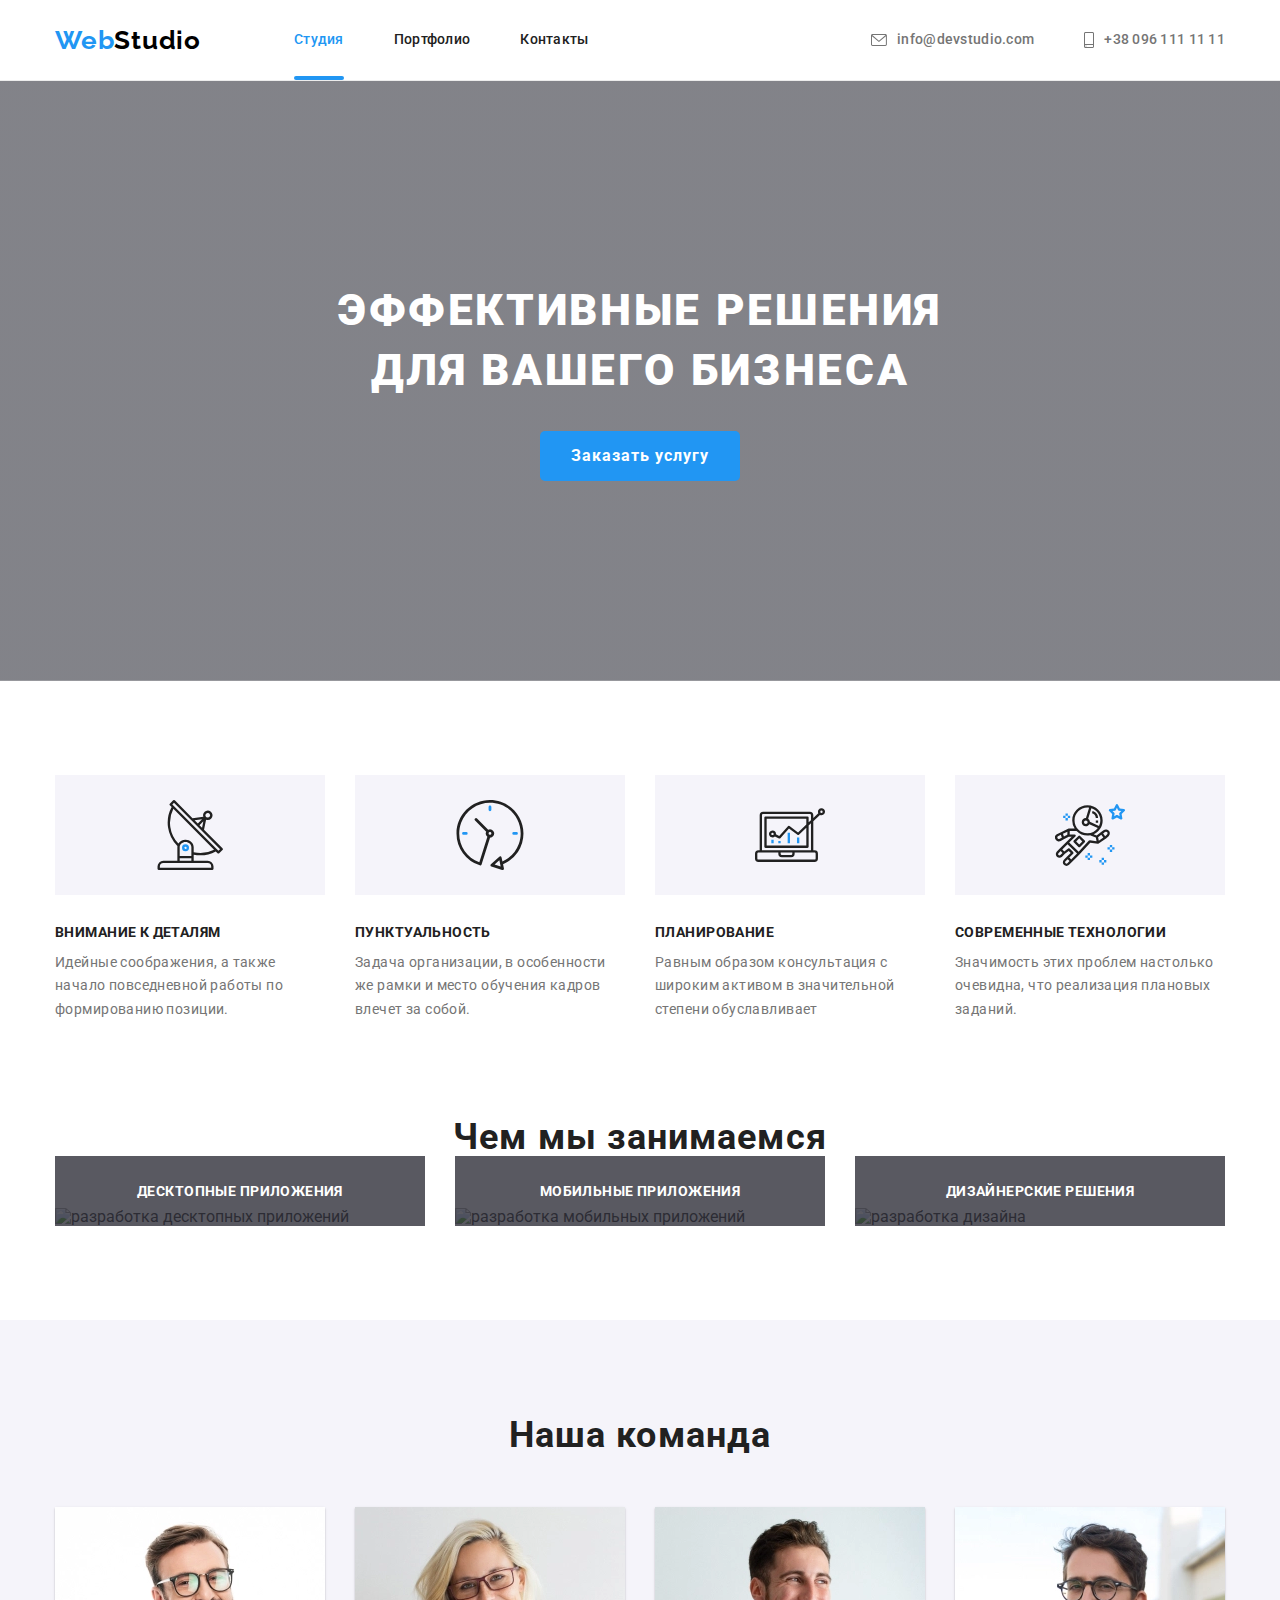
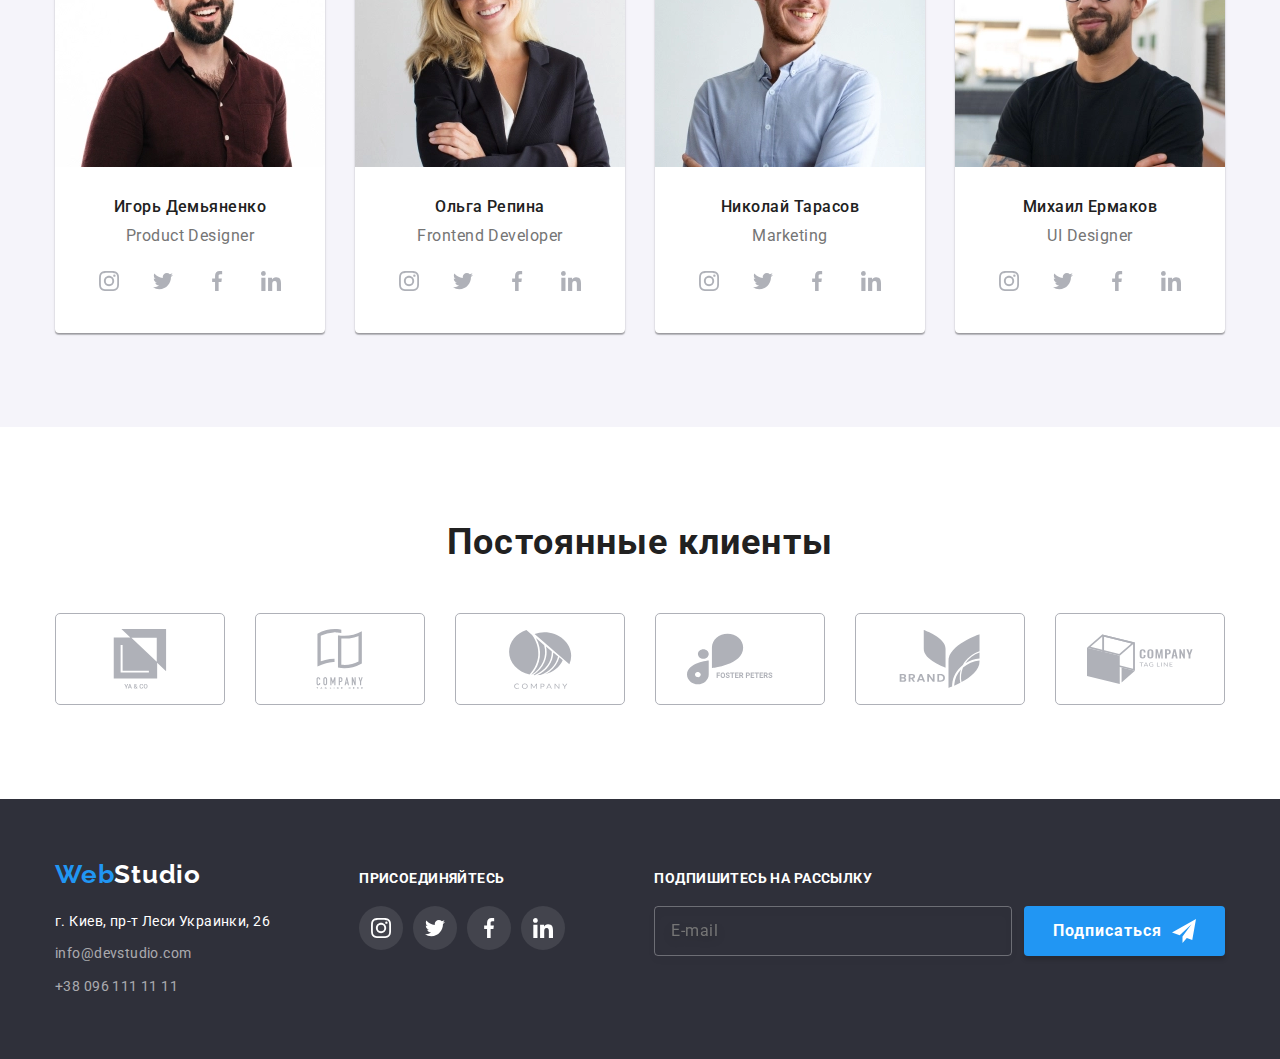
==== commit 15e32866: "team-img-changed" ====
--- a/index.html
+++ b/index.html
@@ -150,7 +150,22 @@
                 <div class="container">
                     <h2 class="team__title title">Наша команда</h2>
                     <ul class="team__cards card-team">
-                        <li class="card-team__item"> <img src="./img/team/1.jpg" width="270" alt="Фото члена команды">
+                        <li class="card-team__item"> 
+                            <picture>
+                                <source srcset="./img/team/desktop/11dxx.webp 1x, ./img/team/desktop/12dxx.webp 2x"
+                                    media="(min-width: 1200px)" type="image/webp">
+                                <source srcset="./img/team/desktop/11dx.jpg 1x, ./img/team/desktop/12dx.jpg 2x"
+                                    media="(min-width: 1200px)">
+                                <source srcset="./img/team/tablet/11txx.webp 1x, ./img/team/tablet/12txx.webp 2x"
+                                    media="(min-width: 768px)" type="image/webp">
+                                <source srcset="./img/team/tablet/11tx.jpg 1x, ./img/team/tablet/12tx.jpg 2x"
+                                    media="(min-width: 768px)">
+                                <source srcset="./img/team/mobile/11xx.webp 1x, ./img/team/mobile/12xx.webp 2x"
+                                    media="(min-width: 320px)" type="image/webp">
+                                <source srcset="./img/team/mobile/11x.jpg 1x, ./img/team/mobile/12x.jpg 2x"
+                                    media="(min-width: 320px)">
+                                <img src="./img/team/mobile/11x.jpg" alt="Фото члена команды" />
+                            </picture>
                             <div class="card-team__content">
                                 <h3 class="card-team__title">Игорь Демьяненко</h3>
                                 <p class="card-team__text">Product Designer</p>
@@ -189,7 +204,19 @@
         
         
                         </li>
-                        <li class="card-team__item"> <img src="./img/team/2.jpg" width="270" alt="Фото члена команды">
+                        <li class="card-team__item"> 
+                            <picture>
+                                <source srcset="./img/team/desktop/21dxx.webp 1x, ./img/team/desktop/22dxx.webp 2x" media="(min-width: 1200px)"
+                                    type="image/webp">
+                                <source srcset="./img/team/desktop/21dx.jpg 1x, ./img/team/desktop/22dx.jpg 2x" media="(min-width: 1200px)">
+                                <source srcset="./img/team/tablet/21txx.webp 1x, ./img/team/tablet/22txx.webp 2x" media="(min-width: 768px)"
+                                    type="image/webp">
+                                <source srcset="./img/team/tablet/21tx.jpg 1x, ./img/team/tablet/22tx.jpg 2x" media="(min-width: 768px)">
+                                <source srcset="./img/team/mobile/21xx.webp 1x, ./img/team/mobile/22xx.webp 2x" media="(min-width: 320px)"
+                                    type="image/webp">
+                                <source srcset="./img/team/mobile/21x.jpg 1x, ./img/team/mobile/22x.jpg 2x" media="(min-width: 320px)">
+                                <img src="./img/team/mobile/21x.jpg" alt="Фото члена команды" />
+                            </picture>
                             <div class="card-team__content">
                                 <h3 class="card-team__title">Ольга Репина</h3>
                                 <p class="card-team__text">Frontend Developer</p>
@@ -227,7 +254,19 @@
                             </div>
         
                         </li>
-                        <li class="card-team__item"> <img src="./img/team/3.jpg" width="270" alt="Фото члена команды">
+                        <li class="card-team__item"> 
+                            <picture>
+                                <source srcset="./img/team/desktop/31dxx.webp 1x, ./img/team/desktop/32dxx.webp 2x" media="(min-width: 1200px)"
+                                    type="image/webp">
+                                <source srcset="./img/team/desktop/31dx.jpg 1x, ./img/team/desktop/32dx.jpg 2x" media="(min-width: 1200px)">
+                                <source srcset="./img/team/tablet/31txx.webp 1x, ./img/team/tablet/32txx.webp 2x" media="(min-width: 768px)"
+                                    type="image/webp">
+                                <source srcset="./img/team/tablet/31tx.jpg 1x, ./img/team/tablet/32tx.jpg 2x" media="(min-width: 768px)">
+                                <source srcset="./img/team/mobile/31xx.webp 1x, ./img/team/mobile/32xx.webp 2x" media="(min-width: 320px)"
+                                    type="image/webp">
+                                <source srcset="./img/team/mobile/31x.jpg 1x, ./img/team/mobile/32x.jpg 2x" media="(min-width: 320px)">
+                                <img src="./img/team/mobile/31x.jpg" alt="" />
+                            </picture>
                             <div class="card-team__content">
                                 <h3 class="card-team__title">Николай Тарасов</h3>
                                 <p class="card-team__text"> Marketing</p>
@@ -266,7 +305,19 @@
         
         
                         </li>
-                        <li class="card-team__item"> <img src="./img/team/4.jpg" width="270" alt="Фото члена команды">
+                        <li class="card-team__item"> 
+                            <picture>
+                                <source srcset="./img/team/desktop/41dxx.webp 1x, ./img/team/desktop/42dxx.webp 2x" media="(min-width: 1200px)"
+                                    type="image/webp">
+                                <source srcset="./img/team/desktop/41dx.jpg 1x, ./img/team/desktop/42dx.jpg 2x" media="(min-width: 1200px)">
+                                <source srcset="./img/team/tablet/41txx.webp 1x, ./img/team/tablet/42txx.webp 2x" media="(min-width: 768px)"
+                                    type="image/webp">
+                                <source srcset="./img/team/tablet/41tx.jpg 1x, ./img/team/tablet/42tx.jpg 2x" media="(min-width: 768px)">
+                                <source srcset="./img/team/mobile/41xx.webp 1x, ./img/team/mobile/42xx.webp 2x" media="(min-width: 320px)"
+                                    type="image/webp">
+                                <source srcset="./img/team/mobile/41x.jpg 1x, ./img/team/mobile/42x.jpg 2x" media="(min-width: 320px)">
+                                <img src="./img/team/mobile/41x.jpg" alt="" />
+                            </picture>
                             <div class="card-team__content">
                                 <h3 class="card-team__title">Михаил Ермаков</h3>
                                 <p class="card-team__text">UI Designer</p>
--- a/css/main.min.css
+++ b/css/main.min.css
@@ -1,2 +1,2 @@
-:root{--main-font:Roboto,sans-serif;--active-color:#2196F3;--bold-text-color:#212121;--grey-text-color:#757575}*{border:0}p{margin:0;padding:0}ul{margin:0;padding:0}ul li{list-style:none;margin:0;padding:0}h1,h2,h3,h4,h5,h6{font-size:inherit;font-weight:inherit;margin:0;padding:0}img{display:block}body{font-family:var(--main-font);color:var(--bold-text-color);position:relative;overflow:hidden}.wrapper{position:relative;width:100%;display:flex;flex-direction:column;overflow:hidden;min-height:100%}.page{flex:1 1 auto}.container{max-width:1200px;padding:0 15px;margin:0 auto}.section{padding:94px 0}.logo{font-family:Raleway,sans-serif;font-style:normal;font-weight:bold;font-size:26px;line-height:1.19;letter-spacing:0.03em;text-decoration:none}.logo span{color:var(--active-color)}.title{font-style:normal;font-weight:bold;font-size:36px;line-height:1.17;text-align:center;letter-spacing:0.03em;margin-bottom:50px}.is-hidden{opacity:0;visibility:hidden;pointer-events:none;transition:transform 500ms cubic-bezier(0.4, 0, 0.2, 1),opacity 500ms cubic-bezier(0.4, 0, 0.2, 1),visibility 500ms cubic-bezier(0.4, 0, 0.2, 1)}.header{border-bottom:1px solid #ECECEC;position:relative}.header__container{display:flex;align-items:center}.header__logo{color:black;margin-right:93px}@media (max-width: 768px){.header__logo{display:flex;flex:1 1 auto;padding:15px 0}}.header__menu{display:flex}@media (min-width: 768px){.header__menu{flex:1 1 auto}}@media (max-width: 768px){.menu__body{position:fixed;padding:40px;top:-120%;left:0;width:100%;height:100%;background-color:white;transition:all 0.3s ease 0s;z-index:7;overflow:auto}.menu__body.is-open{top:0%;display:flex;flex-direction:column}}.menu__contacts{margin-bottom:64px}.menu__contacts li{margin:0 0 30px 0}.menu__contacts li:last-child{margin:0}.menu__contacts li a{text-decoration:none;font-weight:500;font-size:24px;line-height:28px;letter-spacing:0.02em;color:var(--grey-text-color)}.menu__contacts li a span{font-weight:500;font-size:34px;line-height:40px;letter-spacing:0.02em;color:var(--active-color)}@media (min-width: 768px){.menu__contacts{display:none}}.menu__socials{display:flex;align-items:center}.menu__socials li{display:inline-block;margin:0 10px 0 0}.menu__socials li a{text-decoration:none;font-weight:500;font-size:18px;line-height:22px;letter-spacing:0.02em;color:var(--active-color)}.menu__socials li:not(:last-child):after{content:'';width:22px;height:0px;border:1px solid rgba(33,33,33,0.2);transform:rotate(90deg);margin:0 0 0 10px}@media (min-width: 768px){.menu__socials{display:none}}.menu-burger{outline:none;transition:250ms cubic-bezier(0.4, 0, 0.2, 1)}.menu-burger:hover,.menu-burger:focus{fill:var(--active-color)}@media screen and (max-width: 767px){.menu-burger{display:inline-flex;margin:0;padding:0;border:0;fill:var(--bold-text-color);background-color:transparent;z-index:1000}.menu-burger .icon-cross{display:none}.menu-burger.is-open .icon-cross{display:block;width:19px;height:19px}.menu-burger.is-open .icon-menu{display:none}}@media screen and (min-width: 768px){.menu-burger{display:none}}.menu__list{display:flex;flex-direction:column;flex:1 1 auto}.menu__list li{margin:0 0 35px 0}.menu__list li:last-child{margin:0px}@media (min-width: 768px){.menu__list{display:flex;flex-wrap:wrap}.menu__list li{margin:0 50px 0 0}.menu__list li:last-child{margin:0px}}.menu__link{font-weight:500;font-size:40px;line-height:47px;text-align:center;letter-spacing:0.02em;text-decoration:none;color:var(--bold-text-color);transition:color 250ms cubic-bezier(0.4, 0, 0.2, 1)}.menu__link:hover,.menu__link:focus{color:var(--active-color)}.menu__link.active{color:var(--active-color)}@media (min-width: 768px){.menu__link.active:after{content:"";display:block;position:absolute;top:76px;background:var(--active-color);border-radius:2px;width:100%;height:4px}}@media (min-width: 768px){.menu__link{position:relative;display:block;padding:32px 0;font-style:normal;font-weight:500;font-size:14px}}.header__contacts{display:none}@media (min-width: 768px){.header__contacts{display:flex;justify-content:flex-end;flex-direction:column}}@media (min-width: 1200px){.header__contacts{flex-direction:row}}.contacts-header__item{margin:0 0 30px 0}@media (min-width: 480px){.contacts-header__item{margin:0 0 10px 0}}@media (min-width: 1200px){.contacts-header__item{margin:0 50px 0px 0}}.contacts-header__item:last-child{margin:0px}.contacts-header__link{text-decoration:none;display:flex;align-items:center;font-style:normal;font-weight:500;font-size:14px;line-height:1.14;letter-spacing:0.02em;color:var(--grey-text-color);fill:#757575;transition:color 250ms cubic-bezier(0.4, 0, 0.2, 1),fill 250ms cubic-bezier(0.4, 0, 0.2, 1)}.contacts-header__link span{padding:0 0 0 10px}.contacts-header__link:hover,.contacts-header__link:focus{color:var(--active-color);fill:var(--active-color)}.order{background-image:linear-gradient(rgba(47,48,58,0.4), rgba(47,48,58,0.4)),url("../img/bg-1.jpg");background-repeat:no-repeat;max-width:1600px;text-align:center;padding:200px 0;margin:0 auto}.order__title{font-style:normal;font-weight:900;font-size:44px;line-height:1.36;text-align:center;letter-spacing:0.06em;text-transform:uppercase;color:white;margin-bottom:30px}.order__button{cursor:pointer;font-style:normal;font-weight:bold;font-size:16px;line-height:1.87;text-align:center;letter-spacing:0.06em;background-color:var(--active-color);color:white;width:200px;height:50px;border-radius:5px;transition:background-color 250ms cubic-bezier(0.4, 0, 0.2, 1)}.order__button:hover{background-color:#188CE8}.peculiarities__list{display:flex}.peculiarities__item{width:270px;margin-right:30px}.peculiarities__item:last-child{margin-right:0px}.item-peculiarities__image{height:120px;text-align:center;display:flex;justify-content:center;align-items:center;margin-bottom:30px;background-color:#F5F4FA}.item-peculiarities__title{font-style:normal;font-weight:bold;font-size:14px;line-height:1.14;letter-spacing:0.03em;text-transform:uppercase;margin-bottom:10px}.item-peculiarities__text{font-style:normal;font-weight:normal;font-size:14px;line-height:1.7;letter-spacing:0.03em;color:var(--grey-text-color)}.occupation__section{padding:0 0 94px 0}.occupation__list{display:flex}.occupation__item{position:relative;margin-right:30px;width:370px}.occupation__item:last-child{margin-right:0px}.occupation__text{position:absolute;width:100%;bottom:0;left:0;background-color:rgba(47,48,58,0.8);display:flex;justify-content:center;align-items:center}.occupation__text p{font-weight:bold;font-size:14px;line-height:16px;text-align:center;letter-spacing:0.03em;text-transform:uppercase;color:#FFFFFF;padding:27px 0}.team__section{padding:94px 0;background-color:#F5F4FA}.team__cards{display:flex}.card-team__item{width:270px;margin-right:30px;background-color:#fff;box-shadow:0px 1px 3px rgba(0,0,0,0.12),0px 1px 1px rgba(0,0,0,0.14),0px 2px 1px rgba(0,0,0,0.2);border-radius:0px 0px 4px 4px}.card-team__item:last-child{margin-right:0px}.card-team__content{padding:30px 32px 30px 32px}.card-team__title{font-style:normal;font-weight:500;font-size:16px;line-height:1.19;letter-spacing:0.03em;text-align:center;margin-bottom:10px}.card-team__text{margin:0 0 14px 0;text-align:center;font-style:normal;font-weight:normal;font-size:16px;line-height:1.19;letter-spacing:0.03em;color:var(--grey-text-color)}.card-team__links{border-radius:50%;width:44px;height:44px;display:flex;justify-content:center;align-items:center;fill:#AFB1B8;transition:background-color 250ms cubic-bezier(0.4, 0, 0.2, 1),fill 250ms cubic-bezier(0.4, 0, 0.2, 1)}.card-team__links:hover,.card-team__links:focus{fill:white;background-color:var(--active-color)}.card-team__icons{display:flex;justify-content:center;align-items:center}.card-team__icons li{margin-right:10px}.card-team__icons li:last-child{margin:0}.clients__links{fill:#AFB1B8;width:170px;height:92px;display:flex;justify-content:center;align-items:center;border:1px solid #AFB1B8;border-radius:5px;transition:fill 250ms cubic-bezier(0.4, 0, 0.2, 1),border 250ms cubic-bezier(0.4, 0, 0.2, 1)}.clients__links:hover,.clients__links:focus{fill:var(--active-color);border:1px solid var(--active-color)}.clients__list{display:flex;text-align:center}.clients__list li{width:170px;margin-right:30px}.clients__list li:last-child{margin-right:0}.footer{background-color:#2F303A;padding:60px 0}.footer__container{display:flex;justify-content:space-between;align-items:baseline}.footer__column{margin-right:70px;text-align:left}.footer__column:last-child{margin-right:0px}.footer__join{margin-bottom:20px;font-style:normal;font-weight:bold;font-size:14px;line-height:16px;letter-spacing:0.03em;text-transform:uppercase;color:#fff}.footer__icons{display:flex}.footer__icons li{margin-right:10px;border-radius:50%;background-color:#43444d}.footer__icons li:last-child{margin:0}.footer__links{width:44px;height:44px;display:flex;justify-content:center;align-items:center;fill:white;border-radius:50%;transition:background-color 250ms cubic-bezier(0.4, 0, 0.2, 1),fill 250ms cubic-bezier(0.4, 0, 0.2, 1)}.footer__links:hover,.footer__links:focus{fill:white;background-color:var(--active-color)}.footer__logo{display:block;color:white;margin-bottom:20px}.footer__address p{font-style:normal;font-weight:normal;font-size:14px;line-height:1.7;letter-spacing:0.03em;color:white;margin-bottom:9px}.contacts-footer__item{margin-bottom:9px}.contacts-footer__item:last-child{margin-bottom:0}.contacts-footer__link{font-style:normal;font-weight:normal;font-size:14px;line-height:1.7;letter-spacing:0.03em;color:rgba(255,255,255,0.6);text-decoration:none;transition:color 250ms cubic-bezier(0.4, 0, 0.2, 1)}.contacts-footer__link:hover,.contacts-footer__link:focus{color:var(--active-color)}.form-footer__title{font-weight:bold;font-size:14px;line-height:16px;letter-spacing:0.03em;text-transform:uppercase;color:#FFFFFF;margin-bottom:20px}.form-footer__input{padding:12px 16px;font-size:16px;line-height:20px;display:flex;align-items:center;letter-spacing:0.03em;color:rgba(255,255,255,0.6);width:358px;border:1px solid rgba(255,255,255,0.3);box-sizing:border-box;filter:drop-shadow(0px 4px 4px rgba(0,0,0,0.15));outline:none;border-radius:4px;background-color:transparent}.form-footer__form{display:flex}.form-footer__button{cursor:pointer;background-color:var(--active-color);margin-left:12px;display:flex;align-items:center;justify-content:center;padding:10px 29px;box-shadow:0px 4px 4px rgba(0,0,0,0.15);border-radius:4px}.form-footer__button span{display:inline-block;margin-right:10px;font-weight:bold;font-size:16px;line-height:30px;letter-spacing:0.06em;color:#FFFFFF}.backdrop{position:fixed;background-color:rgba(0,0,0,0.2);top:0;left:0;width:100%;height:100%}.backdrop.is-hidden .backdrop__modal{transform:scale(0)}.backdrop__modal{position:absolute;width:528px;height:581px;background-color:#fff;top:50%;left:50%;transform:scale(1) translate(-50%, -50%);transition:transform 500ms cubic-bezier(0.4, 0, 0.2, 1),opacity 500ms cubic-bezier(0.4, 0, 0.2, 1),visibility 500ms cubic-bezier(0.4, 0, 0.2, 1);transform-origin:0 -100%}.backdrop__close{cursor:pointer;position:absolute;top:8px;right:8px;border:1px solid rgba(0,0,0,0.1);border-radius:50%;width:30px;height:30px;background-color:#fff}.backdrop__close svg{position:absolute;top:50%;left:50%;transform:translate(-50%, -50%);width:11px;height:11px;fill:#212121;transition:fill 250ms cubic-bezier(0.4, 0, 0.2, 1)}.backdrop__close:hover svg{fill:var(--active-color)}.modal{padding:40px}.modal__title{font-weight:bold;font-size:20px;line-height:23px;text-align:center;letter-spacing:0.03em;color:#212121;margin-bottom:12px}.modal__item{display:inline-block;position:relative;margin-bottom:10px}.modal__lable{font-size:12px;line-height:14px;letter-spacing:0.01em;color:#757575;margin-bottom:4px}.modal__input{width:448px;height:40px;padding:12px 12px 12px 42px;border:1px solid rgba(33,33,33,0.2);border-radius:4px;outline:none;transition:border 250ms cubic-bezier(0.4, 0, 0.2, 1)}.modal__input:focus{border:1px solid #2196F3}.modal__input:focus ~ .modal__icon{fill:#2196F3}.modal__icon{fill:#212121;position:absolute;top:50%;left:3%;transition:fill 250ms cubic-bezier(0.4, 0, 0.2, 1)}.comment{margin-bottom:20px}.comment__label{display:block;font-size:12px;line-height:14px;letter-spacing:0.01em;color:#757575;margin-bottom:4px}.comment__input{padding:12px 16px;min-width:448px;height:120px;border:1px solid rgba(33,33,33,0.2);border-radius:4px;resize:none;transition:border 250ms cubic-bezier(0.4, 0, 0.2, 1);outline:none}.comment__input:focus{border:1px solid #2196F3}.modal__agreement{display:flex;justify-content:center;align-items:center}.modal__checkbox{position:absolute;width:1px;height:1px;margin:-1px;border:0;padding:0;clip:rect(0 0 0 0);overflow:hidden}.modal__checkbox:checked+.checkbox__icon{border-color:transparent;background-color:var(--active-color);background-image:url(../img/icon-check.svg);background-size:contain;background-origin:border-box;background-repeat:no-repeat}.checkbox__icon{display:inline-block;width:16px;height:15px;margin-right:5px;border:2px solid #212121;border-radius:3px;cursor:pointer;transition:all 250ms cubic-bezier(0.4, 0, 0.2, 1)}.modal__link{font-size:14px;line-height:24px;letter-spacing:0.03em;text-decoration-line:underline;color:#2196F3}.modal__text{font-size:14px;line-height:24px;letter-spacing:0.03em;color:#757575}.modal__send{margin-top:20px;display:flex;justify-content:center;align-items:center}.modal__button{padding:10px 55px;cursor:pointer;background-color:var(--active-color);font-weight:bold;font-size:16px;line-height:30px;display:flex;align-items:center;justify-content:center;letter-spacing:0.06em;color:#FFFFFF;box-shadow:0px 4px 4px rgba(0,0,0,0.15);border-radius:4px;transition:background-color 250ms cubic-bezier(0.4, 0, 0.2, 1)}.modal__button:hover,.modal__button:focus{background-color:#188CE8}.filter__list{display:flex;justify-content:center;align-items:center;margin-bottom:50px}.filter__item{margin-right:8px}.filter__item:last-child{margin-right:0px}.filter__item button{height:38px;cursor:pointer;font-style:normal;font-weight:500;font-size:16px;line-height:1.62;text-align:center;letter-spacing:0.03em;background-color:#F5F4FA;border-radius:4px;padding:6px 22px;transition:box-shadow 250ms cubic-bezier(0.4, 0, 0.2, 1),color 250ms cubic-bezier(0.4, 0, 0.2, 1),background-color 250ms cubic-bezier(0.4, 0, 0.2, 1)}.filter__item button:hover{background-color:var(--active-color);color:white;box-shadow:0px 3px 1px rgba(0,0,0,0.1),0px 1px 2px rgba(0,0,0,0.08),0px 2px 2px rgba(0,0,0,0.12)}.filter__item.active button{color:white;background-color:var(--active-color)}.portfolio__cards{display:flex;flex-wrap:wrap;margin-bottom:-30px}.portfolio__card{margin-bottom:30px;margin-right:30px;width:370px}.portfolio__card:nth-child(3n+3){margin-right:0px}.card-portfolio__content{border-bottom:1px solid #EEEEEE;border-right:1px solid #EEEEEE;border-left:1px solid #EEEEEE;padding:20px 24px}.card-portfolio__image{position:relative;overflow:hidden}.card-portfolio__hover{position:absolute;background-color:rgba(33,150,243,0.9);top:0;left:0;width:100%;height:100%;transform:translate(0, 100%);transition:transform 250ms cubic-bezier(0.4, 0, 0.2, 1)}.card-portfolio__hover p{padding:63px 24px;font-size:18px;line-height:28px;letter-spacing:0.03em;color:#FFFFFF}.card-portfolio__link{display:inline-block;text-decoration:none;transition:box-shadow 250ms cubic-bezier(0.4, 0, 0.2, 1)}.card-portfolio__link:hover,.card-portfolio__link:focus{box-shadow:0px 1px 1px rgba(0,0,0,0.12),0px 4px 4px rgba(0,0,0,0.06),1px 4px 6px rgba(0,0,0,0.16)}.card-portfolio__link:hover .card-portfolio__hover,.card-portfolio__link:focus .card-portfolio__hover{transform:translate(0, 0%)}.card-portfolio__title{display:block;font-style:normal;font-weight:bold;font-size:18px;line-height:2;letter-spacing:0.06em;color:var(--bold-text-color);margin-bottom:4px}.card-portfolio__text{font-style:normal;font-weight:normal;font-size:16px;line-height:1.87;letter-spacing:0.03em;color:var(--grey-text-color)}
+:root{--main-font:Roboto,sans-serif;--active-color:#2196F3;--bold-text-color:#212121;--grey-text-color:#757575}*{border:0}p{margin:0;padding:0}ul{margin:0;padding:0}ul li{list-style:none;margin:0;padding:0}h1,h2,h3,h4,h5,h6{font-size:inherit;font-weight:inherit;margin:0;padding:0}img{display:block}body{font-family:var(--main-font);color:var(--bold-text-color);position:relative}body.overflowed{overflow:hidden}.wrapper{position:relative;width:100%;display:flex;flex-direction:column;overflow:hidden;min-height:100%}.page{flex:1 1 auto}.container{max-width:1200px;padding:0 15px;margin:0 auto}@media screen and (max-width: 480px){.section{padding:60px 0}}@media screen and (min-width: 480px){.section{padding:60px 0}}@media screen and (min-width: 1200px){.section{padding:94px 0}}.logo{font-family:Raleway,sans-serif;font-style:normal;font-weight:bold;font-size:26px;line-height:1.19;letter-spacing:0.03em;text-decoration:none}.logo span{color:var(--active-color)}.title{font-style:normal;font-weight:bold;font-size:36px;line-height:1.17;text-align:center;letter-spacing:0.03em;margin-bottom:50px}.is-hidden{opacity:0;visibility:hidden;pointer-events:none;transition:transform 500ms cubic-bezier(0.4, 0, 0.2, 1),opacity 500ms cubic-bezier(0.4, 0, 0.2, 1),visibility 500ms cubic-bezier(0.4, 0, 0.2, 1)}img{display:block;width:100%;height:auto}.header{border-bottom:1px solid #ECECEC;position:relative}.header__container{display:flex;align-items:center}.header__logo{color:black;margin-right:93px}@media (max-width: 768px){.header__logo{display:flex;flex:1 1 auto;padding:15px 0}}.header__menu{display:flex}@media (min-width: 768px){.header__menu{flex:1 1 auto}}@media (max-width: 768px){.menu__body{position:fixed;padding:40px;top:-120%;left:0;width:100%;height:100%;background-color:white;transition:all 0.3s ease 0s;z-index:7;overflow:auto}.menu__body.is-open{top:0%;display:flex;flex-direction:column}}.menu__contacts{margin-top:30px;margin-bottom:64px}.menu__contacts li{margin:0 0 30px 0}.menu__contacts li:last-child{margin:0}.menu__contacts li a{text-decoration:none;font-weight:500;font-size:24px;line-height:28px;letter-spacing:0.02em;color:var(--grey-text-color)}.menu__contacts li a span{font-weight:500;font-size:34px;line-height:40px;letter-spacing:0.02em;color:var(--active-color)}@media (min-width: 768px){.menu__contacts{display:none}}.menu__socials{display:flex;align-items:center;flex-wrap:wrap}.menu__socials li{display:inline-block;margin:0 10px 0 0}.menu__socials li a{text-decoration:none;font-weight:500;font-size:18px;line-height:2;letter-spacing:0.02em;color:var(--active-color)}.menu__socials li:not(:last-child):after{content:'';width:22px;height:0px;border:1px solid rgba(33,33,33,0.2);transform:rotate(90deg);margin:0 0 0 10px}@media (min-width: 768px){.menu__socials{display:none}}.menu-burger{outline:none}@media screen and (max-width: 767px){.menu-burger{display:inline-flex;margin:0;padding:0;border:0;fill:var(--bold-text-color);background-color:transparent;z-index:1000}.menu-burger .icon-cross{display:none}.menu-burger .icon-cross:hover,.menu-burger .icon-cross:focus{fill:var(--active-color)}.menu-burger .icon-menu:hover,.menu-burger .icon-menu:focus{fill:var(--active-color)}.menu-burger.is-open .icon-cross{display:block;width:19px;height:19px}.menu-burger.is-open .icon-menu{display:none}}@media screen and (min-width: 768px){.menu-burger{display:none}}.menu__list{display:flex}@media (max-width: 768px){.menu__list{flex-direction:column;flex:1 1 auto}}.menu__list li{margin:0 0 35px 0}.menu__list li:last-child{margin:0px}@media (min-width: 768px){.menu__list{flex-wrap:wrap}.menu__list li{margin:0 50px 0 0}.menu__list li:last-child{margin:0px}}.menu__link{font-weight:500;font-size:40px;line-height:1.14;text-align:center;letter-spacing:0.02em;text-decoration:none;color:var(--bold-text-color);transition:color 250ms cubic-bezier(0.4, 0, 0.2, 1)}.menu__link:hover,.menu__link:focus{color:var(--active-color)}.menu__link.active{color:var(--active-color)}@media (min-width: 768px){.menu__link.active:after{content:"";display:block;position:absolute;top:76px;background:var(--active-color);border-radius:2px;width:100%;height:4px}}@media (min-width: 768px){.menu__link{position:relative;display:block;padding:32px 0;font-style:normal;font-weight:500;font-size:14px}}.header__contacts{display:none}@media (min-width: 768px){.header__contacts{display:flex;justify-content:flex-end;flex-direction:column}}@media (min-width: 1200px){.header__contacts{flex-direction:row}}.contacts-header__item{margin:0 0 30px 0}@media (min-width: 480px){.contacts-header__item{margin:0 0 10px 0}}@media (min-width: 1200px){.contacts-header__item{margin:0 50px 0px 0}}.contacts-header__item:last-child{margin:0px}.contacts-header__link{text-decoration:none;display:flex;align-items:center;font-style:normal;font-weight:500;font-size:14px;line-height:1.14;letter-spacing:0.02em;color:var(--grey-text-color);fill:#757575;transition:color 250ms cubic-bezier(0.4, 0, 0.2, 1),fill 250ms cubic-bezier(0.4, 0, 0.2, 1)}.contacts-header__link span{padding:0 0 0 10px}.contacts-header__link:hover,.contacts-header__link:focus{color:var(--active-color);fill:var(--active-color)}.order{max-width:1600px;text-align:center;padding:200px 0;margin:0 auto;background-image:linear-gradient(rgba(47,48,58,0.6), rgba(47,48,58,0.6)),url("../img/hero/bg1x.jpg");background-size:cover;background-position:center;background-repeat:no-repeat}@media (max-width: 768px){.order{padding:118px 0}}@media screen and (min-resolution: 2dppx){.order{background-image:linear-gradient(rgba(47,48,58,0.6), rgba(47,48,58,0.6)),url("../img/hero/bg2x.jpg")}}@media screen and (min-width: 480px){.order{background-image:linear-gradient(rgba(47,48,58,0.6), rgba(47,48,58,0.6)),url("../img/hero/bgt1x.jpg")}}@media screen and (min-width: 480px) and (min-resolution: 2dppx){.order{background-image:linear-gradient(rgba(47,48,58,0.6), rgba(47,48,58,0.6)),url("../img/hero/bgt2x.jpg")}}@media screen and (min-width: 768px){.order{background-image:linear-gradient(rgba(47,48,58,0.6), rgba(47,48,58,0.6)),url("../img/hero/bgd1x.jpg")}}@media screen and (min-width: 768px) and (min-resolution: 2dppx){.order{background-image:linear-gradient(rgba(47,48,58,0.6), rgba(47,48,58,0.6)),url("../img/hero/bgd2x.jpg")}}.order__title{font-weight:900;font-size:26px;line-height:1.36;text-align:center;letter-spacing:0.06em;text-transform:uppercase;color:white;margin-bottom:30px;color:#FFFFFF}@media (min-width: 768px){.order__title{font-size:44px}}.order__button{cursor:pointer;font-style:normal;font-weight:bold;font-size:16px;line-height:1.87;text-align:center;letter-spacing:0.06em;background-color:var(--active-color);color:white;width:200px;height:50px;border-radius:5px;transition:background-color 250ms cubic-bezier(0.4, 0, 0.2, 1)}.order__button:hover{background-color:#188CE8}.peculiarities__list{display:block}@media (min-width: 768px){.peculiarities__list{display:flex}}.peculiarities__item{margin:0 0 30px 0}.peculiarities__item:last-child{margin:0}@media (min-width: 768px){.peculiarities__item{width:270px;margin:0 30px 0 0}.peculiarities__item:last-child{margin:0px}}.item-peculiarities__image{height:120px;text-align:center;display:flex;justify-content:center;align-items:center;margin-bottom:30px;background-color:#F5F4FA}.item-peculiarities__title{font-style:normal;font-weight:bold;font-size:14px;line-height:1.14;letter-spacing:0.03em;text-transform:uppercase;margin-bottom:10px}@media (max-width: 768px){.item-peculiarities__title{text-align:center}}.item-peculiarities__text{font-style:normal;font-weight:normal;font-size:14px;line-height:1.7;letter-spacing:0.03em;color:var(--grey-text-color)}.occupation__section{padding:0 0 94px 0;display:none}@media (min-width: 768px){.occupation__section{display:block}}.occupation__list{display:flex}.occupation__item{position:relative;margin-right:30px;width:370px}.occupation__item:last-child{margin-right:0px}.occupation__text{position:absolute;width:100%;bottom:0;left:0;background-color:rgba(47,48,58,0.8);display:flex;justify-content:center;align-items:center}.occupation__text p{font-weight:bold;font-size:14px;line-height:16px;text-align:center;letter-spacing:0.03em;text-transform:uppercase;color:#FFFFFF;padding:27px 0}.team__section{background-color:#F5F4FA}.team__cards{display:flex}.card-team__item{width:270px;margin-right:30px;background-color:#fff;box-shadow:0px 1px 3px rgba(0,0,0,0.12),0px 1px 1px rgba(0,0,0,0.14),0px 2px 1px rgba(0,0,0,0.2);border-radius:0px 0px 4px 4px}.card-team__item:last-child{margin-right:0px}.card-team__content{padding:30px 32px 30px 32px}.card-team__title{font-style:normal;font-weight:500;font-size:16px;line-height:1.19;letter-spacing:0.03em;text-align:center;margin-bottom:10px}.card-team__text{margin:0 0 14px 0;text-align:center;font-style:normal;font-weight:normal;font-size:16px;line-height:1.19;letter-spacing:0.03em;color:var(--grey-text-color)}.card-team__links{border-radius:50%;width:44px;height:44px;display:flex;justify-content:center;align-items:center;fill:#AFB1B8;transition:background-color 250ms cubic-bezier(0.4, 0, 0.2, 1),fill 250ms cubic-bezier(0.4, 0, 0.2, 1)}.card-team__links:hover,.card-team__links:focus{fill:white;background-color:var(--active-color)}.card-team__icons{display:flex;justify-content:center;align-items:center}.card-team__icons li{margin-right:10px}.card-team__icons li:last-child{margin:0}.clients__links{fill:#AFB1B8;width:170px;height:92px;display:flex;justify-content:center;align-items:center;border:1px solid #AFB1B8;border-radius:5px;transition:fill 250ms cubic-bezier(0.4, 0, 0.2, 1),border 250ms cubic-bezier(0.4, 0, 0.2, 1)}.clients__links:hover,.clients__links:focus{fill:var(--active-color);border:1px solid var(--active-color)}.clients__list{display:flex;text-align:center}.clients__list li{width:170px;margin-right:30px}.clients__list li:last-child{margin-right:0}.footer{background-color:#2F303A;padding:60px 0}.footer__container{display:flex;justify-content:space-between;align-items:baseline}.footer__column{margin-right:70px;text-align:left}.footer__column:last-child{margin-right:0px}.footer__join{margin-bottom:20px;font-style:normal;font-weight:bold;font-size:14px;line-height:16px;letter-spacing:0.03em;text-transform:uppercase;color:#fff}.footer__icons{display:flex}.footer__icons li{margin-right:10px;border-radius:50%;background-color:#43444d}.footer__icons li:last-child{margin:0}.footer__links{width:44px;height:44px;display:flex;justify-content:center;align-items:center;fill:white;border-radius:50%;transition:background-color 250ms cubic-bezier(0.4, 0, 0.2, 1),fill 250ms cubic-bezier(0.4, 0, 0.2, 1)}.footer__links:hover,.footer__links:focus{fill:white;background-color:var(--active-color)}.footer__logo{display:block;color:white;margin-bottom:20px}.footer__address p{font-style:normal;font-weight:normal;font-size:14px;line-height:1.7;letter-spacing:0.03em;color:white;margin-bottom:9px}.contacts-footer__item{margin-bottom:9px}.contacts-footer__item:last-child{margin-bottom:0}.contacts-footer__link{font-style:normal;font-weight:normal;font-size:14px;line-height:1.7;letter-spacing:0.03em;color:rgba(255,255,255,0.6);text-decoration:none;transition:color 250ms cubic-bezier(0.4, 0, 0.2, 1)}.contacts-footer__link:hover,.contacts-footer__link:focus{color:var(--active-color)}.form-footer__title{font-weight:bold;font-size:14px;line-height:16px;letter-spacing:0.03em;text-transform:uppercase;color:#FFFFFF;margin-bottom:20px}.form-footer__input{padding:12px 16px;font-size:16px;line-height:20px;display:flex;align-items:center;letter-spacing:0.03em;color:rgba(255,255,255,0.6);width:358px;border:1px solid rgba(255,255,255,0.3);box-sizing:border-box;filter:drop-shadow(0px 4px 4px rgba(0,0,0,0.15));outline:none;border-radius:4px;background-color:transparent}.form-footer__form{display:flex}.form-footer__button{cursor:pointer;background-color:var(--active-color);margin-left:12px;display:flex;align-items:center;justify-content:center;padding:10px 29px;box-shadow:0px 4px 4px rgba(0,0,0,0.15);border-radius:4px}.form-footer__button span{display:inline-block;margin-right:10px;font-weight:bold;font-size:16px;line-height:30px;letter-spacing:0.06em;color:#FFFFFF}.backdrop{position:fixed;background-color:rgba(0,0,0,0.2);top:0;left:0;width:100%;height:100%}.backdrop.is-hidden .backdrop__modal{transform:scale(0)}.backdrop__modal{position:absolute;width:528px;height:581px;background-color:#fff;top:50%;left:50%;transform:scale(1) translate(-50%, -50%);transition:transform 500ms cubic-bezier(0.4, 0, 0.2, 1),opacity 500ms cubic-bezier(0.4, 0, 0.2, 1),visibility 500ms cubic-bezier(0.4, 0, 0.2, 1);transform-origin:0 -100%}.backdrop__close{cursor:pointer;position:absolute;top:8px;right:8px;border:1px solid rgba(0,0,0,0.1);border-radius:50%;width:30px;height:30px;background-color:#fff}.backdrop__close svg{position:absolute;top:50%;left:50%;transform:translate(-50%, -50%);width:11px;height:11px;fill:#212121;transition:fill 250ms cubic-bezier(0.4, 0, 0.2, 1)}.backdrop__close:hover svg{fill:var(--active-color)}.modal{padding:40px}.modal__title{font-weight:bold;font-size:20px;line-height:23px;text-align:center;letter-spacing:0.03em;color:#212121;margin-bottom:12px}.modal__item{display:inline-block;position:relative;margin-bottom:10px}.modal__lable{font-size:12px;line-height:14px;letter-spacing:0.01em;color:#757575;margin-bottom:4px}.modal__input{width:448px;height:40px;padding:12px 12px 12px 42px;border:1px solid rgba(33,33,33,0.2);border-radius:4px;outline:none;transition:border 250ms cubic-bezier(0.4, 0, 0.2, 1)}.modal__input:focus{border:1px solid #2196F3}.modal__input:focus ~ .modal__icon{fill:#2196F3}.modal__icon{fill:#212121;position:absolute;top:50%;left:3%;transition:fill 250ms cubic-bezier(0.4, 0, 0.2, 1)}.comment{margin-bottom:20px}.comment__label{display:block;font-size:12px;line-height:14px;letter-spacing:0.01em;color:#757575;margin-bottom:4px}.comment__input{padding:12px 16px;min-width:448px;height:120px;border:1px solid rgba(33,33,33,0.2);border-radius:4px;resize:none;transition:border 250ms cubic-bezier(0.4, 0, 0.2, 1);outline:none}.comment__input:focus{border:1px solid #2196F3}.modal__agreement{display:flex;justify-content:center;align-items:center}.modal__checkbox{position:absolute;width:1px;height:1px;margin:-1px;border:0;padding:0;clip:rect(0 0 0 0);overflow:hidden}.modal__checkbox:checked+.checkbox__icon{border-color:transparent;background-color:var(--active-color);background-image:url(../img/icon-check.svg);background-size:contain;background-origin:border-box;background-repeat:no-repeat}.checkbox__icon{display:inline-block;width:16px;height:15px;margin-right:5px;border:2px solid #212121;border-radius:3px;cursor:pointer;transition:all 250ms cubic-bezier(0.4, 0, 0.2, 1)}.modal__link{font-size:14px;line-height:24px;letter-spacing:0.03em;text-decoration-line:underline;color:#2196F3}.modal__text{font-size:14px;line-height:24px;letter-spacing:0.03em;color:#757575}.modal__send{margin-top:20px;display:flex;justify-content:center;align-items:center}.modal__button{padding:10px 55px;cursor:pointer;background-color:var(--active-color);font-weight:bold;font-size:16px;line-height:30px;display:flex;align-items:center;justify-content:center;letter-spacing:0.06em;color:#FFFFFF;box-shadow:0px 4px 4px rgba(0,0,0,0.15);border-radius:4px;transition:background-color 250ms cubic-bezier(0.4, 0, 0.2, 1)}.modal__button:hover,.modal__button:focus{background-color:#188CE8}.filter__list{display:flex;justify-content:center;align-items:center;margin-bottom:50px}.filter__item{margin-right:8px}.filter__item:last-child{margin-right:0px}.filter__item button{height:38px;cursor:pointer;font-style:normal;font-weight:500;font-size:16px;line-height:1.62;text-align:center;letter-spacing:0.03em;background-color:#F5F4FA;border-radius:4px;padding:6px 22px;transition:box-shadow 250ms cubic-bezier(0.4, 0, 0.2, 1),color 250ms cubic-bezier(0.4, 0, 0.2, 1),background-color 250ms cubic-bezier(0.4, 0, 0.2, 1)}.filter__item button:hover{background-color:var(--active-color);color:white;box-shadow:0px 3px 1px rgba(0,0,0,0.1),0px 1px 2px rgba(0,0,0,0.08),0px 2px 2px rgba(0,0,0,0.12)}.filter__item.active button{color:white;background-color:var(--active-color)}.portfolio__cards{display:flex;flex-wrap:wrap;margin-bottom:-30px}.portfolio__card{margin-bottom:30px;margin-right:30px;width:370px}.portfolio__card:nth-child(3n+3){margin-right:0px}.card-portfolio__content{border-bottom:1px solid #EEEEEE;border-right:1px solid #EEEEEE;border-left:1px solid #EEEEEE;padding:20px 24px}.card-portfolio__image{position:relative;overflow:hidden}.card-portfolio__hover{position:absolute;background-color:rgba(33,150,243,0.9);top:0;left:0;width:100%;height:100%;transform:translate(0, 100%);transition:transform 250ms cubic-bezier(0.4, 0, 0.2, 1)}.card-portfolio__hover p{padding:63px 24px;font-size:18px;line-height:28px;letter-spacing:0.03em;color:#FFFFFF}.card-portfolio__link{display:inline-block;text-decoration:none;transition:box-shadow 250ms cubic-bezier(0.4, 0, 0.2, 1)}.card-portfolio__link:hover,.card-portfolio__link:focus{box-shadow:0px 1px 1px rgba(0,0,0,0.12),0px 4px 4px rgba(0,0,0,0.06),1px 4px 6px rgba(0,0,0,0.16)}.card-portfolio__link:hover .card-portfolio__hover,.card-portfolio__link:focus .card-portfolio__hover{transform:translate(0, 0%)}.card-portfolio__title{display:block;font-style:normal;font-weight:bold;font-size:18px;line-height:2;letter-spacing:0.06em;color:var(--bold-text-color);margin-bottom:4px}.card-portfolio__text{font-style:normal;font-weight:normal;font-size:16px;line-height:1.87;letter-spacing:0.03em;color:var(--grey-text-color)}
 /*# sourceMappingURL=main.min.css.map */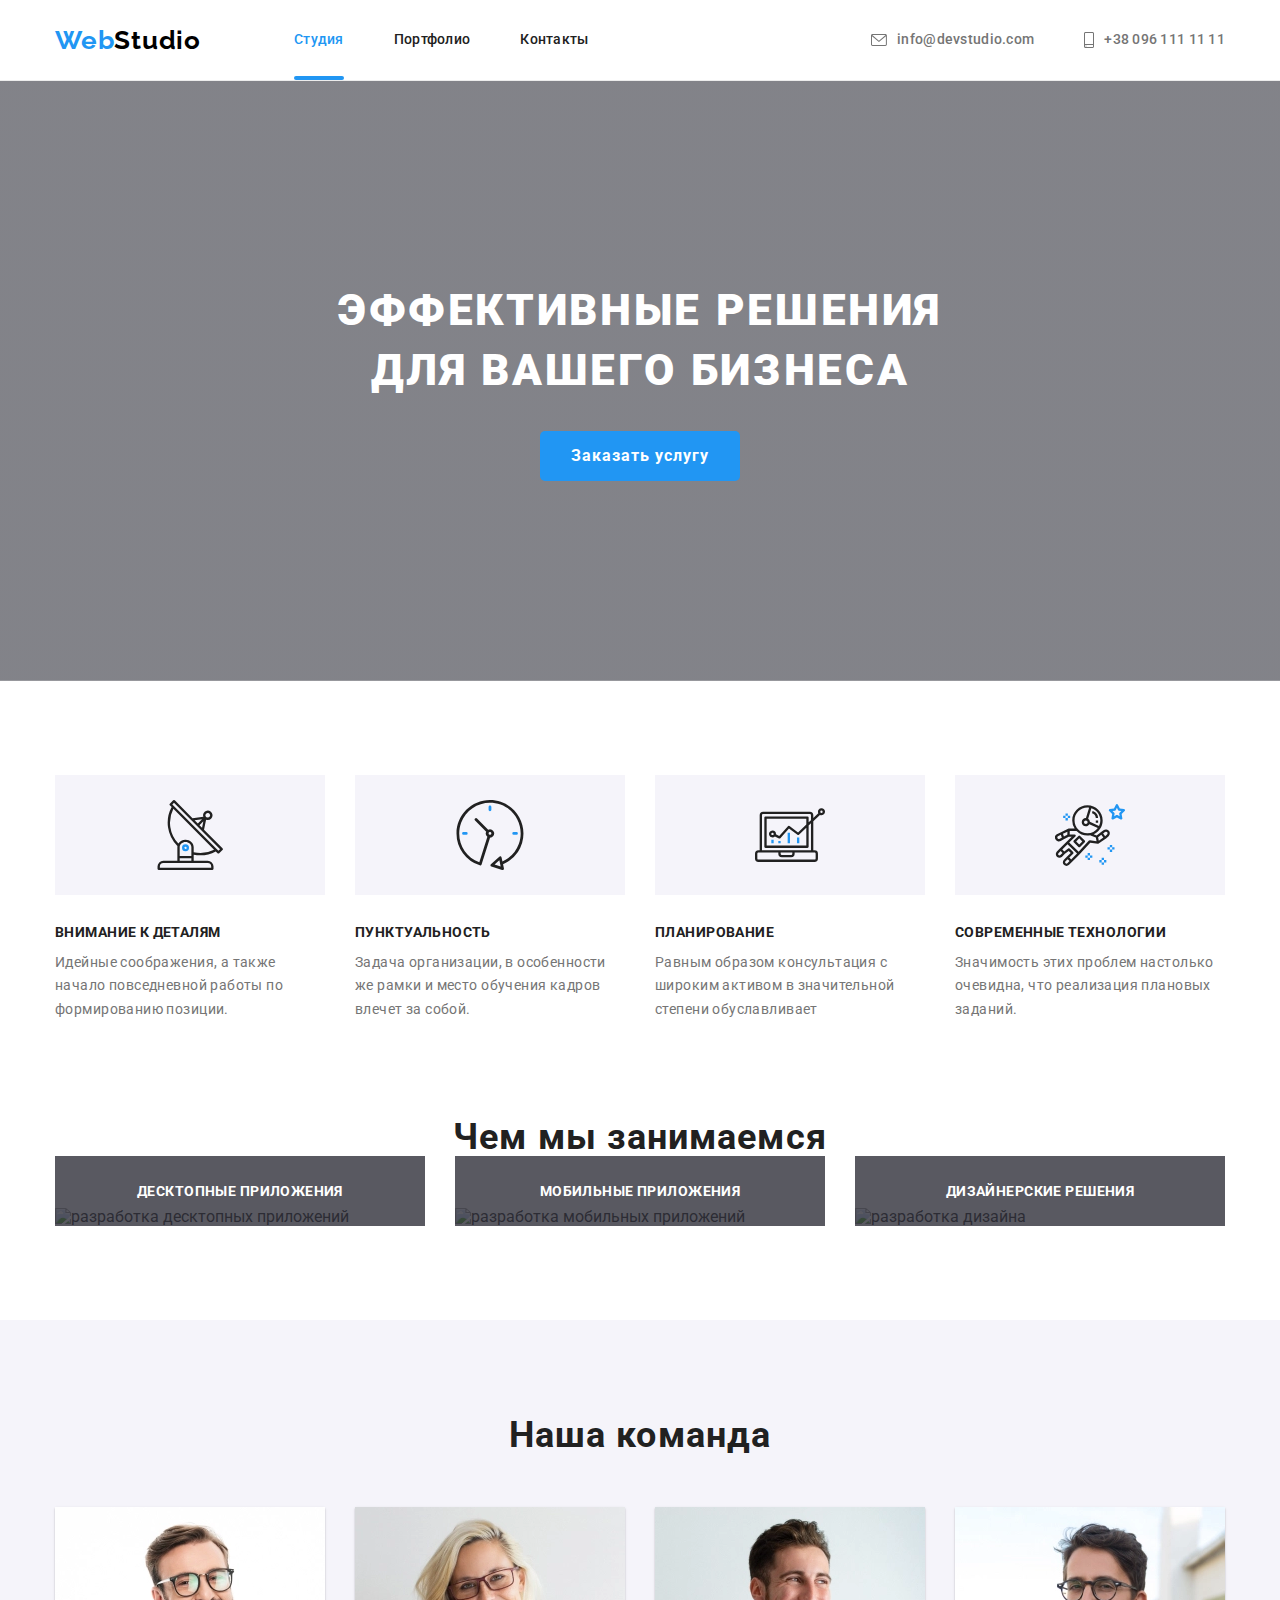
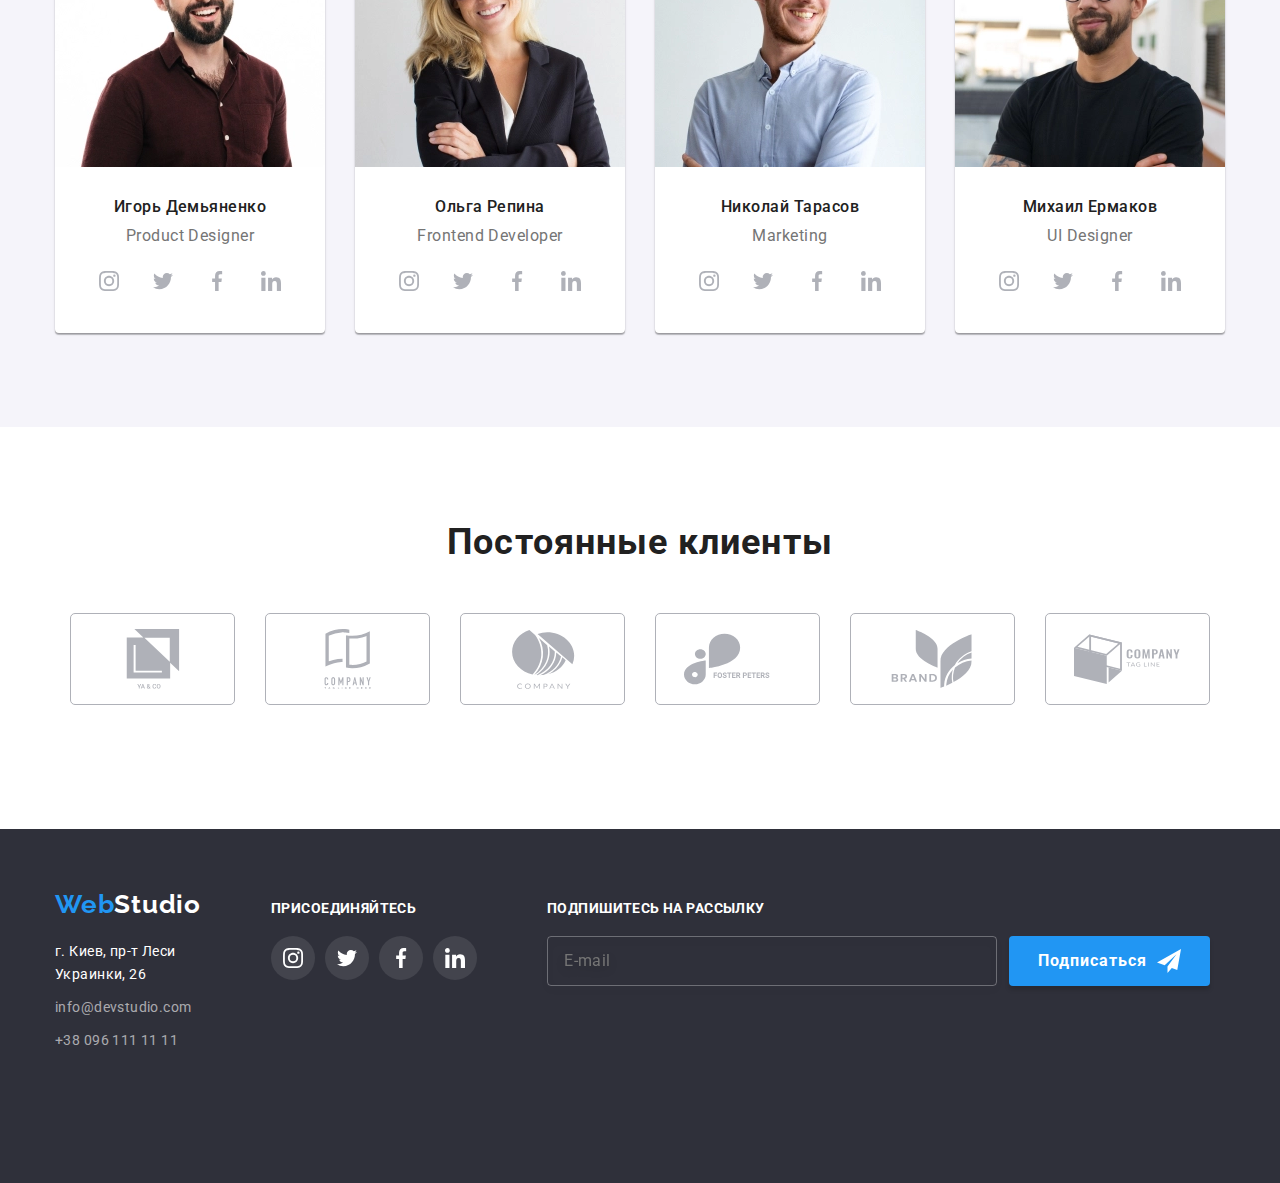
==== commit 884b6209: "modal-adapted" ====
--- a/index.html
+++ b/index.html
@@ -473,52 +473,54 @@
         </footer>
         
         <div data-modal class="backdrop is-hidden">
-            <div class="backdrop__modal modal">
-                <button data-modal-close class="backdrop__close">
-                    <svg width="11" height="11" xmlns="http://www.w3.org/2000/svg">
-                        <path
-                            d="M11 1.108L9.892 0 5.5 4.392 1.108 0 0 1.108 4.392 5.5 0 9.892 1.108 11 5.5 6.608 9.892 11 11 9.892 6.608 5.5 11 1.108z" />
-                    </svg>
-                </button>
-                <p class="modal__title">
-                    Оставьте свои данные, мы вам перезвоним
-                </p>
-                <form class="modal__form" autocomplete="off">
-                    <ul class="modal__list">
-                        <li class="modal__item">
-                            <label class="modal__lable" for="name">Имя</label>
-                            <input class="modal__input" type="text" name="name" id="name" placeholder=" " />
-                            <svg class="modal__icon" width="18px" height="18px">
-                                <use href="./img/icons.svg#icon-user"></use>
-                            </svg>
-                        </li>
-                        <li class="modal__item">
-                            <label class="modal__lable" for="phone">Телефон</label>
-                            <input class="modal__input" type="tel" name="phone" id="phone" placeholder="" />
-                            <svg class="modal__icon" width="18px" height="18px">
-                                <use href="./img/icons.svg#icon-phone"></use>
-                            </svg>
-                        </li>
-                        <li class="modal__item">
-                            <label class="modal__lable" for="mail">Почта</label>
-                            <input class="modal__input" type="email" name="mail" id="mail" placeholder=" " />
-                            <svg class="modal__icon" width="18px" height="18px">
-                                <use href="./img/icons.svg#icon-envelope2"></use>
-                            </svg>
-                        </li>
-                    </ul>
-                    <div class="modal__comment comment">
-                        <label class=comment__label for="comment">Комментарий</label>
-                        <textarea class="comment__input" name="comment" id="comment" placeholder=" Введите текст"></textarea>
-                    </div>
-                    <label class="modal__agreement">
-                        <input class="modal__checkbox" type="checkbox" name="policy">
-                        <span class="checkbox__icon"></span>
-                        <span class="modal__text">Соглашаюсь с рассылкой и принимаю <a class="modal__link" href="#"> Условия
-                                договора</a></span>
-                    </label>
-                    <div class="modal__send"><button class="modal__button" type="submit">Отправить</button></div>
-                </form>
+            <div class="backdrop__modal">
+               <div class="modal">
+                    <button data-modal-close class="backdrop__close">
+                        <svg width="11" height="11" xmlns="http://www.w3.org/2000/svg">
+                            <path
+                                d="M11 1.108L9.892 0 5.5 4.392 1.108 0 0 1.108 4.392 5.5 0 9.892 1.108 11 5.5 6.608 9.892 11 11 9.892 6.608 5.5 11 1.108z" />
+                        </svg>
+                    </button>
+                    <p class="modal__title">
+                        Оставьте свои данные, мы вам перезвоним
+                    </p>
+                    <form class="modal__form" autocomplete="off">
+                        <ul class="modal__list">
+                            <li class="modal__item">
+                                <label class="modal__lable" for="name">Имя</label>
+                                <input class="modal__input" type="text" name="name" id="name" placeholder=" " />
+                                <svg class="modal__icon" width="18px" height="18px">
+                                    <use href="./img/icons.svg#icon-user"></use>
+                                </svg>
+                            </li>
+                            <li class="modal__item">
+                                <label class="modal__lable" for="phone">Телефон</label>
+                                <input class="modal__input" type="tel" name="phone" id="phone" placeholder="" />
+                                <svg class="modal__icon" width="18px" height="18px">
+                                    <use href="./img/icons.svg#icon-phone"></use>
+                                </svg>
+                            </li>
+                            <li class="modal__item">
+                                <label class="modal__lable" for="mail">Почта</label>
+                                <input class="modal__input" type="email" name="mail" id="mail" placeholder=" " />
+                                <svg class="modal__icon" width="18px" height="18px">
+                                    <use href="./img/icons.svg#icon-envelope2"></use>
+                                </svg>
+                            </li>
+                        </ul>
+                        <div class="modal__comment comment">
+                            <label class=comment__label for="comment">Комментарий</label>
+                            <textarea class="comment__input" name="comment" id="comment" placeholder=" Введите текст"></textarea>
+                        </div>
+                        <label class="modal__agreement">
+                            <input class="modal__checkbox" type="checkbox" name="policy">
+                            <span class="checkbox__icon"></span>
+                            <span class="modal__text">Соглашаюсь с рассылкой и принимаю <a class="modal__link" href="#"> Условия
+                                    договора</a></span>
+                        </label>
+                        <div class="modal__send"><button class="modal__button" type="submit">Отправить</button></div>
+                    </form>
+               </div>
             </div>
         </div>
  </div>
--- a/css/main.min.css
+++ b/css/main.min.css
@@ -1,2 +1,2 @@
-:root{--main-font:Roboto,sans-serif;--active-color:#2196F3;--bold-text-color:#212121;--grey-text-color:#757575}*{border:0}p{margin:0;padding:0}ul{margin:0;padding:0}ul li{list-style:none;margin:0;padding:0}h1,h2,h3,h4,h5,h6{font-size:inherit;font-weight:inherit;margin:0;padding:0}img{display:block}body{font-family:var(--main-font);color:var(--bold-text-color);position:relative}body.overflowed{overflow:hidden}.wrapper{position:relative;width:100%;display:flex;flex-direction:column;overflow:hidden;min-height:100%}.page{flex:1 1 auto}.container{max-width:1200px;padding:0 15px;margin:0 auto}@media screen and (max-width: 480px){.section{padding:60px 0}}@media screen and (min-width: 480px){.section{padding:60px 0}}@media screen and (min-width: 1200px){.section{padding:94px 0}}.logo{font-family:Raleway,sans-serif;font-style:normal;font-weight:bold;font-size:26px;line-height:1.19;letter-spacing:0.03em;text-decoration:none}.logo span{color:var(--active-color)}.title{font-style:normal;font-weight:bold;font-size:36px;line-height:1.17;text-align:center;letter-spacing:0.03em;margin-bottom:50px}.is-hidden{opacity:0;visibility:hidden;pointer-events:none;transition:transform 500ms cubic-bezier(0.4, 0, 0.2, 1),opacity 500ms cubic-bezier(0.4, 0, 0.2, 1),visibility 500ms cubic-bezier(0.4, 0, 0.2, 1)}img{display:block;width:100%;height:auto}.header{border-bottom:1px solid #ECECEC;position:relative}.header__container{display:flex;align-items:center}.header__logo{color:black;margin-right:93px}@media (max-width: 768px){.header__logo{display:flex;flex:1 1 auto;padding:15px 0}}.header__menu{display:flex}@media (min-width: 768px){.header__menu{flex:1 1 auto}}@media (max-width: 768px){.menu__body{position:fixed;padding:40px;top:-120%;left:0;width:100%;height:100%;background-color:white;transition:all 0.3s ease 0s;z-index:7;overflow:auto}.menu__body.is-open{top:0%;display:flex;flex-direction:column}}.menu__contacts{margin-top:30px;margin-bottom:64px}.menu__contacts li{margin:0 0 30px 0}.menu__contacts li:last-child{margin:0}.menu__contacts li a{text-decoration:none;font-weight:500;font-size:24px;line-height:28px;letter-spacing:0.02em;color:var(--grey-text-color)}.menu__contacts li a span{font-weight:500;font-size:34px;line-height:40px;letter-spacing:0.02em;color:var(--active-color)}@media (min-width: 768px){.menu__contacts{display:none}}.menu__socials{display:flex;align-items:center;flex-wrap:wrap}.menu__socials li{display:inline-block;margin:0 10px 0 0}.menu__socials li a{text-decoration:none;font-weight:500;font-size:18px;line-height:2;letter-spacing:0.02em;color:var(--active-color)}.menu__socials li:not(:last-child):after{content:'';width:22px;height:0px;border:1px solid rgba(33,33,33,0.2);transform:rotate(90deg);margin:0 0 0 10px}@media (min-width: 768px){.menu__socials{display:none}}.menu-burger{outline:none}@media screen and (max-width: 767px){.menu-burger{display:inline-flex;margin:0;padding:0;border:0;fill:var(--bold-text-color);background-color:transparent;z-index:1000}.menu-burger .icon-cross{display:none}.menu-burger .icon-cross:hover,.menu-burger .icon-cross:focus{fill:var(--active-color)}.menu-burger .icon-menu:hover,.menu-burger .icon-menu:focus{fill:var(--active-color)}.menu-burger.is-open .icon-cross{display:block;width:19px;height:19px}.menu-burger.is-open .icon-menu{display:none}}@media screen and (min-width: 768px){.menu-burger{display:none}}.menu__list{display:flex}@media (max-width: 768px){.menu__list{flex-direction:column;flex:1 1 auto}}.menu__list li{margin:0 0 35px 0}.menu__list li:last-child{margin:0px}@media (min-width: 768px){.menu__list{flex-wrap:wrap}.menu__list li{margin:0 50px 0 0}.menu__list li:last-child{margin:0px}}.menu__link{font-weight:500;font-size:40px;line-height:1.14;text-align:center;letter-spacing:0.02em;text-decoration:none;color:var(--bold-text-color);transition:color 250ms cubic-bezier(0.4, 0, 0.2, 1)}.menu__link:hover,.menu__link:focus{color:var(--active-color)}.menu__link.active{color:var(--active-color)}@media (min-width: 768px){.menu__link.active:after{content:"";display:block;position:absolute;top:76px;background:var(--active-color);border-radius:2px;width:100%;height:4px}}@media (min-width: 768px){.menu__link{position:relative;display:block;padding:32px 0;font-style:normal;font-weight:500;font-size:14px}}.header__contacts{display:none}@media (min-width: 768px){.header__contacts{display:flex;justify-content:flex-end;flex-direction:column}}@media (min-width: 1200px){.header__contacts{flex-direction:row}}.contacts-header__item{margin:0 0 30px 0}@media (min-width: 480px){.contacts-header__item{margin:0 0 10px 0}}@media (min-width: 1200px){.contacts-header__item{margin:0 50px 0px 0}}.contacts-header__item:last-child{margin:0px}.contacts-header__link{text-decoration:none;display:flex;align-items:center;font-style:normal;font-weight:500;font-size:14px;line-height:1.14;letter-spacing:0.02em;color:var(--grey-text-color);fill:#757575;transition:color 250ms cubic-bezier(0.4, 0, 0.2, 1),fill 250ms cubic-bezier(0.4, 0, 0.2, 1)}.contacts-header__link span{padding:0 0 0 10px}.contacts-header__link:hover,.contacts-header__link:focus{color:var(--active-color);fill:var(--active-color)}.order{max-width:1600px;text-align:center;padding:200px 0;margin:0 auto;background-image:linear-gradient(rgba(47,48,58,0.6), rgba(47,48,58,0.6)),url("../img/hero/bg1x.jpg");background-size:cover;background-position:center;background-repeat:no-repeat}@media (max-width: 768px){.order{padding:118px 0}}@media screen and (min-resolution: 2dppx){.order{background-image:linear-gradient(rgba(47,48,58,0.6), rgba(47,48,58,0.6)),url("../img/hero/bg2x.jpg")}}@media screen and (min-width: 480px){.order{background-image:linear-gradient(rgba(47,48,58,0.6), rgba(47,48,58,0.6)),url("../img/hero/bgt1x.jpg")}}@media screen and (min-width: 480px) and (min-resolution: 2dppx){.order{background-image:linear-gradient(rgba(47,48,58,0.6), rgba(47,48,58,0.6)),url("../img/hero/bgt2x.jpg")}}@media screen and (min-width: 768px){.order{background-image:linear-gradient(rgba(47,48,58,0.6), rgba(47,48,58,0.6)),url("../img/hero/bgd1x.jpg")}}@media screen and (min-width: 768px) and (min-resolution: 2dppx){.order{background-image:linear-gradient(rgba(47,48,58,0.6), rgba(47,48,58,0.6)),url("../img/hero/bgd2x.jpg")}}.order__title{font-weight:900;font-size:26px;line-height:1.36;text-align:center;letter-spacing:0.06em;text-transform:uppercase;color:white;margin-bottom:30px;color:#FFFFFF}@media (min-width: 768px){.order__title{font-size:44px}}.order__button{cursor:pointer;font-style:normal;font-weight:bold;font-size:16px;line-height:1.87;text-align:center;letter-spacing:0.06em;background-color:var(--active-color);color:white;width:200px;height:50px;border-radius:5px;transition:background-color 250ms cubic-bezier(0.4, 0, 0.2, 1)}.order__button:hover{background-color:#188CE8}.peculiarities__list{display:block}@media (min-width: 768px){.peculiarities__list{display:flex}}.peculiarities__item{margin:0 0 30px 0}.peculiarities__item:last-child{margin:0}@media (min-width: 768px){.peculiarities__item{width:270px;margin:0 30px 0 0}.peculiarities__item:last-child{margin:0px}}.item-peculiarities__image{height:120px;text-align:center;display:flex;justify-content:center;align-items:center;margin-bottom:30px;background-color:#F5F4FA}.item-peculiarities__title{font-style:normal;font-weight:bold;font-size:14px;line-height:1.14;letter-spacing:0.03em;text-transform:uppercase;margin-bottom:10px}@media (max-width: 768px){.item-peculiarities__title{text-align:center}}.item-peculiarities__text{font-style:normal;font-weight:normal;font-size:14px;line-height:1.7;letter-spacing:0.03em;color:var(--grey-text-color)}.occupation__section{padding:0 0 94px 0;display:none}@media (min-width: 768px){.occupation__section{display:block}}.occupation__list{display:flex}.occupation__item{position:relative;margin-right:30px;width:370px}.occupation__item:last-child{margin-right:0px}.occupation__text{position:absolute;width:100%;bottom:0;left:0;background-color:rgba(47,48,58,0.8);display:flex;justify-content:center;align-items:center}.occupation__text p{font-weight:bold;font-size:14px;line-height:16px;text-align:center;letter-spacing:0.03em;text-transform:uppercase;color:#FFFFFF;padding:27px 0}.team__section{background-color:#F5F4FA}.team__cards{display:flex}.card-team__item{width:270px;margin-right:30px;background-color:#fff;box-shadow:0px 1px 3px rgba(0,0,0,0.12),0px 1px 1px rgba(0,0,0,0.14),0px 2px 1px rgba(0,0,0,0.2);border-radius:0px 0px 4px 4px}.card-team__item:last-child{margin-right:0px}.card-team__content{padding:30px 32px 30px 32px}.card-team__title{font-style:normal;font-weight:500;font-size:16px;line-height:1.19;letter-spacing:0.03em;text-align:center;margin-bottom:10px}.card-team__text{margin:0 0 14px 0;text-align:center;font-style:normal;font-weight:normal;font-size:16px;line-height:1.19;letter-spacing:0.03em;color:var(--grey-text-color)}.card-team__links{border-radius:50%;width:44px;height:44px;display:flex;justify-content:center;align-items:center;fill:#AFB1B8;transition:background-color 250ms cubic-bezier(0.4, 0, 0.2, 1),fill 250ms cubic-bezier(0.4, 0, 0.2, 1)}.card-team__links:hover,.card-team__links:focus{fill:white;background-color:var(--active-color)}.card-team__icons{display:flex;justify-content:center;align-items:center}.card-team__icons li{margin-right:10px}.card-team__icons li:last-child{margin:0}.clients__links{fill:#AFB1B8;width:170px;height:92px;display:flex;justify-content:center;align-items:center;border:1px solid #AFB1B8;border-radius:5px;transition:fill 250ms cubic-bezier(0.4, 0, 0.2, 1),border 250ms cubic-bezier(0.4, 0, 0.2, 1)}.clients__links:hover,.clients__links:focus{fill:var(--active-color);border:1px solid var(--active-color)}.clients__list{display:flex;text-align:center}.clients__list li{width:170px;margin-right:30px}.clients__list li:last-child{margin-right:0}.footer{background-color:#2F303A;padding:60px 0}.footer__container{display:flex;justify-content:space-between;align-items:baseline}.footer__column{margin-right:70px;text-align:left}.footer__column:last-child{margin-right:0px}.footer__join{margin-bottom:20px;font-style:normal;font-weight:bold;font-size:14px;line-height:16px;letter-spacing:0.03em;text-transform:uppercase;color:#fff}.footer__icons{display:flex}.footer__icons li{margin-right:10px;border-radius:50%;background-color:#43444d}.footer__icons li:last-child{margin:0}.footer__links{width:44px;height:44px;display:flex;justify-content:center;align-items:center;fill:white;border-radius:50%;transition:background-color 250ms cubic-bezier(0.4, 0, 0.2, 1),fill 250ms cubic-bezier(0.4, 0, 0.2, 1)}.footer__links:hover,.footer__links:focus{fill:white;background-color:var(--active-color)}.footer__logo{display:block;color:white;margin-bottom:20px}.footer__address p{font-style:normal;font-weight:normal;font-size:14px;line-height:1.7;letter-spacing:0.03em;color:white;margin-bottom:9px}.contacts-footer__item{margin-bottom:9px}.contacts-footer__item:last-child{margin-bottom:0}.contacts-footer__link{font-style:normal;font-weight:normal;font-size:14px;line-height:1.7;letter-spacing:0.03em;color:rgba(255,255,255,0.6);text-decoration:none;transition:color 250ms cubic-bezier(0.4, 0, 0.2, 1)}.contacts-footer__link:hover,.contacts-footer__link:focus{color:var(--active-color)}.form-footer__title{font-weight:bold;font-size:14px;line-height:16px;letter-spacing:0.03em;text-transform:uppercase;color:#FFFFFF;margin-bottom:20px}.form-footer__input{padding:12px 16px;font-size:16px;line-height:20px;display:flex;align-items:center;letter-spacing:0.03em;color:rgba(255,255,255,0.6);width:358px;border:1px solid rgba(255,255,255,0.3);box-sizing:border-box;filter:drop-shadow(0px 4px 4px rgba(0,0,0,0.15));outline:none;border-radius:4px;background-color:transparent}.form-footer__form{display:flex}.form-footer__button{cursor:pointer;background-color:var(--active-color);margin-left:12px;display:flex;align-items:center;justify-content:center;padding:10px 29px;box-shadow:0px 4px 4px rgba(0,0,0,0.15);border-radius:4px}.form-footer__button span{display:inline-block;margin-right:10px;font-weight:bold;font-size:16px;line-height:30px;letter-spacing:0.06em;color:#FFFFFF}.backdrop{position:fixed;background-color:rgba(0,0,0,0.2);top:0;left:0;width:100%;height:100%}.backdrop.is-hidden .backdrop__modal{transform:scale(0)}.backdrop__modal{position:absolute;width:528px;height:581px;background-color:#fff;top:50%;left:50%;transform:scale(1) translate(-50%, -50%);transition:transform 500ms cubic-bezier(0.4, 0, 0.2, 1),opacity 500ms cubic-bezier(0.4, 0, 0.2, 1),visibility 500ms cubic-bezier(0.4, 0, 0.2, 1);transform-origin:0 -100%}.backdrop__close{cursor:pointer;position:absolute;top:8px;right:8px;border:1px solid rgba(0,0,0,0.1);border-radius:50%;width:30px;height:30px;background-color:#fff}.backdrop__close svg{position:absolute;top:50%;left:50%;transform:translate(-50%, -50%);width:11px;height:11px;fill:#212121;transition:fill 250ms cubic-bezier(0.4, 0, 0.2, 1)}.backdrop__close:hover svg{fill:var(--active-color)}.modal{padding:40px}.modal__title{font-weight:bold;font-size:20px;line-height:23px;text-align:center;letter-spacing:0.03em;color:#212121;margin-bottom:12px}.modal__item{display:inline-block;position:relative;margin-bottom:10px}.modal__lable{font-size:12px;line-height:14px;letter-spacing:0.01em;color:#757575;margin-bottom:4px}.modal__input{width:448px;height:40px;padding:12px 12px 12px 42px;border:1px solid rgba(33,33,33,0.2);border-radius:4px;outline:none;transition:border 250ms cubic-bezier(0.4, 0, 0.2, 1)}.modal__input:focus{border:1px solid #2196F3}.modal__input:focus ~ .modal__icon{fill:#2196F3}.modal__icon{fill:#212121;position:absolute;top:50%;left:3%;transition:fill 250ms cubic-bezier(0.4, 0, 0.2, 1)}.comment{margin-bottom:20px}.comment__label{display:block;font-size:12px;line-height:14px;letter-spacing:0.01em;color:#757575;margin-bottom:4px}.comment__input{padding:12px 16px;min-width:448px;height:120px;border:1px solid rgba(33,33,33,0.2);border-radius:4px;resize:none;transition:border 250ms cubic-bezier(0.4, 0, 0.2, 1);outline:none}.comment__input:focus{border:1px solid #2196F3}.modal__agreement{display:flex;justify-content:center;align-items:center}.modal__checkbox{position:absolute;width:1px;height:1px;margin:-1px;border:0;padding:0;clip:rect(0 0 0 0);overflow:hidden}.modal__checkbox:checked+.checkbox__icon{border-color:transparent;background-color:var(--active-color);background-image:url(../img/icon-check.svg);background-size:contain;background-origin:border-box;background-repeat:no-repeat}.checkbox__icon{display:inline-block;width:16px;height:15px;margin-right:5px;border:2px solid #212121;border-radius:3px;cursor:pointer;transition:all 250ms cubic-bezier(0.4, 0, 0.2, 1)}.modal__link{font-size:14px;line-height:24px;letter-spacing:0.03em;text-decoration-line:underline;color:#2196F3}.modal__text{font-size:14px;line-height:24px;letter-spacing:0.03em;color:#757575}.modal__send{margin-top:20px;display:flex;justify-content:center;align-items:center}.modal__button{padding:10px 55px;cursor:pointer;background-color:var(--active-color);font-weight:bold;font-size:16px;line-height:30px;display:flex;align-items:center;justify-content:center;letter-spacing:0.06em;color:#FFFFFF;box-shadow:0px 4px 4px rgba(0,0,0,0.15);border-radius:4px;transition:background-color 250ms cubic-bezier(0.4, 0, 0.2, 1)}.modal__button:hover,.modal__button:focus{background-color:#188CE8}.filter__list{display:flex;justify-content:center;align-items:center;margin-bottom:50px}.filter__item{margin-right:8px}.filter__item:last-child{margin-right:0px}.filter__item button{height:38px;cursor:pointer;font-style:normal;font-weight:500;font-size:16px;line-height:1.62;text-align:center;letter-spacing:0.03em;background-color:#F5F4FA;border-radius:4px;padding:6px 22px;transition:box-shadow 250ms cubic-bezier(0.4, 0, 0.2, 1),color 250ms cubic-bezier(0.4, 0, 0.2, 1),background-color 250ms cubic-bezier(0.4, 0, 0.2, 1)}.filter__item button:hover{background-color:var(--active-color);color:white;box-shadow:0px 3px 1px rgba(0,0,0,0.1),0px 1px 2px rgba(0,0,0,0.08),0px 2px 2px rgba(0,0,0,0.12)}.filter__item.active button{color:white;background-color:var(--active-color)}.portfolio__cards{display:flex;flex-wrap:wrap;margin-bottom:-30px}.portfolio__card{margin-bottom:30px;margin-right:30px;width:370px}.portfolio__card:nth-child(3n+3){margin-right:0px}.card-portfolio__content{border-bottom:1px solid #EEEEEE;border-right:1px solid #EEEEEE;border-left:1px solid #EEEEEE;padding:20px 24px}.card-portfolio__image{position:relative;overflow:hidden}.card-portfolio__hover{position:absolute;background-color:rgba(33,150,243,0.9);top:0;left:0;width:100%;height:100%;transform:translate(0, 100%);transition:transform 250ms cubic-bezier(0.4, 0, 0.2, 1)}.card-portfolio__hover p{padding:63px 24px;font-size:18px;line-height:28px;letter-spacing:0.03em;color:#FFFFFF}.card-portfolio__link{display:inline-block;text-decoration:none;transition:box-shadow 250ms cubic-bezier(0.4, 0, 0.2, 1)}.card-portfolio__link:hover,.card-portfolio__link:focus{box-shadow:0px 1px 1px rgba(0,0,0,0.12),0px 4px 4px rgba(0,0,0,0.06),1px 4px 6px rgba(0,0,0,0.16)}.card-portfolio__link:hover .card-portfolio__hover,.card-portfolio__link:focus .card-portfolio__hover{transform:translate(0, 0%)}.card-portfolio__title{display:block;font-style:normal;font-weight:bold;font-size:18px;line-height:2;letter-spacing:0.06em;color:var(--bold-text-color);margin-bottom:4px}.card-portfolio__text{font-style:normal;font-weight:normal;font-size:16px;line-height:1.87;letter-spacing:0.03em;color:var(--grey-text-color)}
+:root{--main-font:Roboto,sans-serif;--active-color:#2196F3;--bold-text-color:#212121;--grey-text-color:#757575}*{border:0}p{margin:0;padding:0}ul{margin:0;padding:0}ul li{list-style:none;margin:0;padding:0}h1,h2,h3,h4,h5,h6{font-size:inherit;font-weight:inherit;margin:0;padding:0}img{display:block}body{font-family:var(--main-font);color:var(--bold-text-color);position:relative}body.overflowed{overflow:hidden}.wrapper{position:relative;width:100%;display:flex;flex-direction:column;overflow:hidden;min-height:100%}.page{flex:1 1 auto}.container{max-width:1200px;padding:0 15px;margin:0 auto}@media screen and (max-width: 480px){.section{padding:60px 0}}@media screen and (min-width: 480px){.section{padding:60px 0}}@media screen and (min-width: 1200px){.section{padding:94px 0}}.logo{font-family:Raleway,sans-serif;font-style:normal;font-weight:bold;font-size:26px;line-height:1.19;letter-spacing:0.03em;text-decoration:none}.logo span{color:var(--active-color)}.title{font-style:normal;font-weight:bold;font-size:36px;line-height:1.17;text-align:center;letter-spacing:0.03em;margin-bottom:50px}.is-hidden{opacity:0;visibility:hidden;pointer-events:none;transition:transform 500ms cubic-bezier(0.4, 0, 0.2, 1),opacity 500ms cubic-bezier(0.4, 0, 0.2, 1),visibility 500ms cubic-bezier(0.4, 0, 0.2, 1)}img{display:block;width:100%;height:auto}.header{border-bottom:1px solid #ECECEC;position:relative}.header__container{display:flex;align-items:center}.header__logo{color:black;margin-right:93px}@media (max-width: 768px){.header__logo{display:flex;flex:1 1 auto;padding:15px 0}}.header__menu{display:flex}@media (min-width: 768px){.header__menu{flex:1 1 auto}}@media (max-width: 768px){.menu__body{position:fixed;padding:40px;top:-120%;left:0;width:100%;height:100%;background-color:white;transition:all 0.3s ease 0s;z-index:7;overflow:auto}.menu__body.is-open{top:0%;display:flex;flex-direction:column}}.menu__contacts{margin-top:30px;margin-bottom:64px}.menu__contacts li{margin:0 0 30px 0}.menu__contacts li:last-child{margin:0}.menu__contacts li a{text-decoration:none;font-weight:500;font-size:24px;line-height:28px;letter-spacing:0.02em;color:var(--grey-text-color)}.menu__contacts li a span{font-weight:500;font-size:34px;line-height:40px;letter-spacing:0.02em;color:var(--active-color)}@media (min-width: 768px){.menu__contacts{display:none}}.menu__socials{display:flex;align-items:center;flex-wrap:wrap}.menu__socials li{display:inline-block;margin:0 10px 0 0}.menu__socials li a{text-decoration:none;font-weight:500;font-size:18px;line-height:2;letter-spacing:0.02em;color:var(--active-color)}.menu__socials li:not(:last-child):after{content:'';width:22px;height:0px;border:1px solid rgba(33,33,33,0.2);transform:rotate(90deg);margin:0 0 0 10px}@media (min-width: 768px){.menu__socials{display:none}}.menu-burger{outline:none}@media screen and (max-width: 767px){.menu-burger{display:inline-flex;margin:0;padding:0;border:0;fill:var(--bold-text-color);background-color:transparent;z-index:1000}.menu-burger .icon-cross{display:none}.menu-burger .icon-cross:hover,.menu-burger .icon-cross:focus{fill:var(--active-color)}.menu-burger .icon-menu:hover,.menu-burger .icon-menu:focus{fill:var(--active-color)}.menu-burger.is-open .icon-cross{display:block;width:19px;height:19px}.menu-burger.is-open .icon-menu{display:none}}@media screen and (min-width: 768px){.menu-burger{display:none}}.menu__list{display:flex}@media (max-width: 768px){.menu__list{flex-direction:column;flex:1 1 auto}}.menu__list li{margin:0 0 35px 0}.menu__list li:last-child{margin:0px}@media (min-width: 768px){.menu__list{flex-wrap:wrap}.menu__list li{margin:0 50px 0 0}.menu__list li:last-child{margin:0px}}.menu__link{font-weight:500;font-size:40px;line-height:1.14;text-align:center;letter-spacing:0.02em;text-decoration:none;color:var(--bold-text-color);transition:color 250ms cubic-bezier(0.4, 0, 0.2, 1)}.menu__link:hover,.menu__link:focus{color:var(--active-color)}.menu__link.active{color:var(--active-color)}@media (min-width: 768px){.menu__link.active:after{content:"";display:block;position:absolute;top:76px;background:var(--active-color);border-radius:2px;width:100%;height:4px}}@media (min-width: 768px){.menu__link{position:relative;display:block;padding:32px 0;font-style:normal;font-weight:500;font-size:14px}}.header__contacts{display:none}@media (min-width: 768px){.header__contacts{display:flex;justify-content:flex-end;flex-direction:column}}@media (min-width: 1200px){.header__contacts{flex-direction:row}}.contacts-header__item{margin:0 0 30px 0}@media (min-width: 480px){.contacts-header__item{margin:0 0 10px 0}}@media (min-width: 1200px){.contacts-header__item{margin:0 50px 0px 0}}.contacts-header__item:last-child{margin:0px}.contacts-header__link{text-decoration:none;display:flex;align-items:center;font-style:normal;font-weight:500;font-size:14px;line-height:1.14;letter-spacing:0.02em;color:var(--grey-text-color);fill:#757575;transition:color 250ms cubic-bezier(0.4, 0, 0.2, 1),fill 250ms cubic-bezier(0.4, 0, 0.2, 1)}.contacts-header__link span{padding:0 0 0 10px}.contacts-header__link:hover,.contacts-header__link:focus{color:var(--active-color);fill:var(--active-color)}.order{max-width:1600px;text-align:center;padding:200px 0;margin:0 auto;background-image:linear-gradient(rgba(47,48,58,0.6), rgba(47,48,58,0.6)),url("../img/hero/bg1x.jpg");background-size:cover;background-position:center;background-repeat:no-repeat}@media (max-width: 768px){.order{padding:118px 0}}@media screen and (min-resolution: 2dppx){.order{background-image:linear-gradient(rgba(47,48,58,0.6), rgba(47,48,58,0.6)),url("../img/hero/bg2x.jpg")}}@media screen and (min-width: 480px){.order{background-image:linear-gradient(rgba(47,48,58,0.6), rgba(47,48,58,0.6)),url("../img/hero/bgt1x.jpg")}}@media screen and (min-width: 480px) and (min-resolution: 2dppx){.order{background-image:linear-gradient(rgba(47,48,58,0.6), rgba(47,48,58,0.6)),url("../img/hero/bgt2x.jpg")}}@media screen and (min-width: 768px){.order{background-image:linear-gradient(rgba(47,48,58,0.6), rgba(47,48,58,0.6)),url("../img/hero/bgd1x.jpg")}}@media screen and (min-width: 768px) and (min-resolution: 2dppx){.order{background-image:linear-gradient(rgba(47,48,58,0.6), rgba(47,48,58,0.6)),url("../img/hero/bgd2x.jpg")}}.order__title{font-weight:900;font-size:26px;line-height:1.36;text-align:center;letter-spacing:0.06em;text-transform:uppercase;color:white;margin-bottom:30px;color:#FFFFFF}@media (min-width: 768px){.order__title{font-size:44px}}.order__button{cursor:pointer;font-style:normal;font-weight:bold;font-size:16px;line-height:1.87;text-align:center;letter-spacing:0.06em;background-color:var(--active-color);color:white;width:200px;height:50px;border-radius:5px;transition:background-color 250ms cubic-bezier(0.4, 0, 0.2, 1)}.order__button:hover{background-color:#188CE8}.peculiarities__list{display:block}@media (min-width: 768px){.peculiarities__list{display:flex;flex-wrap:wrap;justify-content:center}}.peculiarities__item{margin:0 0 30px 0}.peculiarities__item:last-child{margin:0}@media (min-width: 768px){.peculiarities__item{width:47.5%}.peculiarities__item:nth-child(1){margin:0 30px 30px 0}.peculiarities__item:nth-child(2){margin:0 0px 30px 0}.peculiarities__item:nth-child(3){margin:0 30px 0px 0}.peculiarities__item:nth-child(4){margin:0}}@media (min-width: 1200px){.peculiarities__item{width:270px;margin:0 30px 0 0}.peculiarities__item:nth-child(n){margin:0 30px 0 0}.peculiarities__item:last-child{margin:0}}.item-peculiarities__image{height:120px;text-align:center;display:flex;justify-content:center;align-items:center;margin-bottom:30px;background-color:#F5F4FA}.item-peculiarities__title{font-style:normal;font-weight:bold;font-size:14px;line-height:1.14;letter-spacing:0.03em;text-transform:uppercase;margin-bottom:10px}@media (max-width: 768px){.item-peculiarities__title{text-align:center}}.item-peculiarities__text{font-style:normal;font-weight:normal;font-size:14px;line-height:1.7;letter-spacing:0.03em;color:var(--grey-text-color)}.occupation__section{padding:0 0 94px 0;display:none}@media (min-width: 1200px){.occupation__section{display:block}}.occupation__list{display:flex}.occupation__item{position:relative;margin-right:30px;width:370px}.occupation__item:last-child{margin-right:0px}.occupation__text{position:absolute;width:100%;bottom:0;left:0;background-color:rgba(47,48,58,0.8);display:flex;justify-content:center;align-items:center}.occupation__text p{font-weight:bold;font-size:14px;line-height:16px;text-align:center;letter-spacing:0.03em;text-transform:uppercase;color:#FFFFFF;padding:27px 0}.team__section{background-color:#F5F4FA}.team__cards{display:block}@media (min-width: 768px){.team__cards{display:flex;justify-content:center;flex-wrap:wrap}}.card-team__item{width:100%;margin:0 0 30px 0;background-color:#fff;box-shadow:0px 1px 3px rgba(0,0,0,0.12),0px 1px 1px rgba(0,0,0,0.14),0px 2px 1px rgba(0,0,0,0.2);border-radius:0px 0px 4px 4px}.card-team__item:last-child{margin:0}@media (min-width: 768px){.card-team__item{width:47.5%}.card-team__item:nth-child(1){margin:0 30px 30px 0}.card-team__item:nth-child(2){margin:0 0px 30px 0}.card-team__item:nth-child(3){margin:0 30px 0px 0}.card-team__item:nth-child(4){margin:0}}@media (min-width: 1200px){.card-team__item{width:270px;margin:0 30px 0 0}.card-team__item:nth-child(n){margin:0 30px 0 0}.card-team__item:last-child{margin:0}}.card-team__content{padding:30px 32px 30px 32px}.card-team__title{font-style:normal;font-weight:500;font-size:16px;line-height:1.19;letter-spacing:0.03em;text-align:center;margin-bottom:10px}.card-team__text{margin:0 0 14px 0;text-align:center;font-style:normal;font-weight:normal;font-size:16px;line-height:1.19;letter-spacing:0.03em;color:var(--grey-text-color)}.card-team__links{border-radius:50%;width:44px;height:44px;display:flex;justify-content:center;align-items:center;fill:#AFB1B8;transition:background-color 250ms cubic-bezier(0.4, 0, 0.2, 1),fill 250ms cubic-bezier(0.4, 0, 0.2, 1)}.card-team__links:hover,.card-team__links:focus{fill:white;background-color:var(--active-color)}.card-team__icons{display:flex;justify-content:center;align-items:center}.card-team__icons li{margin-right:10px}.card-team__icons li:last-child{margin:0}.clients__links{fill:#AFB1B8;width:100%;height:92px;display:flex;justify-content:center;align-items:center;border:1px solid #AFB1B8;border-radius:5px;transition:fill 250ms cubic-bezier(0.4, 0, 0.2, 1),border 250ms cubic-bezier(0.4, 0, 0.2, 1)}.clients__links:hover,.clients__links:focus{fill:var(--active-color);border:1px solid var(--active-color)}.clients__list{display:flex;flex-wrap:wrap;justify-content:center}.clients__list li{width:calc((100% - 2 * 30px) / 2);margin:0 0 30px 0}.clients__list li:nth-child(2n+1){margin:0 30px 30px 0}.clients__list li:nth-child(5n){margin:0 30px 0 0}.clients__list li:last-child{margin:0}@media (min-width: 768px){.clients__list li{width:calc((100% - 3 * 30px) / 3);margin-right:30px}.clients__list li:nth-child(n-3){margin-bottom:30px}.clients__list li:nth-child(3n){margin-right:0px}.clients__list li:nth-child(n+4){margin-bottom:0px}}@media (min-width: 1200px){.clients__list li{width:calc((100% - 6 * 30px) / 6);margin-right:30px}.clients__list li:nth-child(n){margin-right:30px}.clients__list li:last-child{margin-right:0}}.footer{background-color:#2F303A;padding:60px 0}.footer__container{display:block;text-align:center}@media (min-width: 768px){.footer__container{display:flex;flex-wrap:wrap;justify-content:space-between;align-items:center}}@media (min-width: 1200px){.footer__container{display:flex;flex-wrap:nowrap;flex-direction:row;justify-content:space-between;align-items:baseline}}.footer__column{margin-bottom:70px;text-align:center}.footer__column:last-child{margin-bottom:0}@media (min-width: 768px){.footer__column:nth-child(3){width:100%}}@media (min-width: 1200px){.footer__column{margin-right:70px;text-align:left}.footer__column:last-child{margin-right:0px}}.footer__join{margin-bottom:20px;font-style:normal;font-weight:bold;font-size:14px;line-height:16px;letter-spacing:0.03em;text-transform:uppercase;color:#fff}.footer__icons{display:flex;justify-content:center}@media (min-width: 768px){.footer__icons{justify-content:center}}@media (min-width: 1200px){.footer__icons{justify-content:stretch}}.footer__icons li{margin-right:10px;border-radius:50%;background-color:#43444d}.footer__icons li:last-child{margin:0}.footer__links{width:44px;height:44px;display:flex;justify-content:center;align-items:center;fill:white;border-radius:50%;transition:background-color 250ms cubic-bezier(0.4, 0, 0.2, 1),fill 250ms cubic-bezier(0.4, 0, 0.2, 1)}.footer__links:hover,.footer__links:focus{fill:white;background-color:var(--active-color)}.footer__logo{display:block;color:white;margin-bottom:20px}.footer__address p{font-style:normal;font-weight:normal;font-size:14px;line-height:1.7;letter-spacing:0.03em;color:white;margin-bottom:9px}.contacts-footer__item{margin-bottom:9px}.contacts-footer__item:last-child{margin-bottom:0}.contacts-footer__link{font-style:normal;font-weight:normal;font-size:14px;line-height:1.7;letter-spacing:0.03em;color:rgba(255,255,255,0.6);text-decoration:none;transition:color 250ms cubic-bezier(0.4, 0, 0.2, 1)}.contacts-footer__link:hover,.contacts-footer__link:focus{color:var(--active-color)}@media (min-width: 768px){.form-footer{display:flex;flex-direction:column;justify-content:center;align-items:center;max-width:450px;margin:0 auto}}@media (min-width: 1200px){.form-footer{display:block;max-width:none}}.form-footer__title{font-weight:bold;font-size:14px;line-height:16px;letter-spacing:0.03em;text-transform:uppercase;color:#FFFFFF;margin-bottom:20px}.form-footer__input{display:block;padding:12px 16px;font-size:16px;line-height:20px;letter-spacing:0.03em;color:rgba(255,255,255,0.6);width:100%;border:1px solid rgba(255,255,255,0.3);box-sizing:border-box;filter:drop-shadow(0px 4px 4px rgba(0,0,0,0.15));outline:none;border-radius:4px;background-color:transparent}@media (min-width: 1200px){.form-footer__input{width:358px;display:flex;align-items:center}}@media (min-width: 768px){.form-footer__input{min-width:450px}}.form-footer__form{display:block;text-align:center;width:100%}@media (min-width: 1200px){.form-footer__form{display:flex;flex-direction:row}}.form-footer__button{margin-top:20px;cursor:pointer;background-color:var(--active-color);margin-left:12px;display:inline-flex;align-items:center;justify-content:center;padding:10px 29px;box-shadow:0px 4px 4px rgba(0,0,0,0.15);border-radius:4px}@media (min-width: 1200px){.form-footer__button{display:flex;align-items:center;justify-content:center;margin-top:0px}}.form-footer__button span{display:inline-block;margin-right:10px;font-weight:bold;font-size:16px;line-height:30px;letter-spacing:0.06em;color:#FFFFFF}.backdrop{position:fixed;background-color:rgba(0,0,0,0.2);top:0;left:0;width:100%;height:100%;overflow-y:scroll}.backdrop.is-hidden .backdrop__modal{transform:scale(0)}.backdrop__modal{position:absolute;width:95%;height:609px;background-color:#fff;top:50%;left:50%;transform:scale(1) translate(-50%, -50%);transition:transform 500ms cubic-bezier(0.4, 0, 0.2, 1),opacity 500ms cubic-bezier(0.4, 0, 0.2, 1),visibility 500ms cubic-bezier(0.4, 0, 0.2, 1);transform-origin:0 -100%}@media (max-width: 768px){.backdrop__modal{top:55%}}@media (min-width: 480px){.backdrop__modal{width:450px;height:609px}}@media (min-width: 1200px){.backdrop__modal{width:528px;height:581px;max-width:none;max-height:none}}.backdrop__close{cursor:pointer;position:absolute;top:8px;right:8px;border:1px solid rgba(0,0,0,0.1);border-radius:50%;width:30px;height:30px;background-color:#fff}.backdrop__close svg{position:absolute;top:50%;left:50%;transform:translate(-50%, -50%);width:11px;height:11px;fill:#212121;transition:fill 250ms cubic-bezier(0.4, 0, 0.2, 1)}.backdrop__close:hover svg{fill:var(--active-color)}.modal{padding:40px}.modal__title{font-weight:bold;font-size:20px;line-height:23px;text-align:center;letter-spacing:0.03em;color:#212121;margin-bottom:12px}.modal__item{display:inline-block;position:relative;margin-bottom:10px;width:100%}.modal__lable{font-size:12px;line-height:14px;letter-spacing:0.01em;color:#757575;margin-bottom:4px}.modal__input{width:100%;height:40px;padding:12px 12px 12px 42px;border:1px solid rgba(33,33,33,0.2);border-radius:4px;outline:none;transition:border 250ms cubic-bezier(0.4, 0, 0.2, 1)}@media (min-width: 1200px){.modal__input{width:448px}}.modal__input:focus{border:1px solid #2196F3}.modal__input:focus ~ .modal__icon{fill:#2196F3}.modal__icon{fill:#212121;position:absolute;top:50%;left:3%;transition:fill 250ms cubic-bezier(0.4, 0, 0.2, 1)}.comment{margin-bottom:20px}.comment__label{display:block;font-size:12px;line-height:14px;letter-spacing:0.01em;color:#757575;margin-bottom:4px}.comment__input{padding:12px 16px;min-width:100%;height:120px;border:1px solid rgba(33,33,33,0.2);border-radius:4px;resize:none;transition:border 250ms cubic-bezier(0.4, 0, 0.2, 1);outline:none}@media (min-width: 1200px){.comment__input{min-width:100%}}.comment__input:focus{border:1px solid #2196F3}.modal__agreement{display:flex;justify-content:center;align-items:center}.modal__checkbox{position:absolute;width:1px;height:1px;margin:-1px;border:0;padding:0;clip:rect(0 0 0 0);overflow:hidden}.modal__checkbox:checked+.checkbox__icon{border-color:transparent;background-color:var(--active-color);background-image:url(../img/icon-check.svg);background-size:contain;background-origin:border-box;background-repeat:no-repeat}.checkbox__icon{display:inline-block;width:16px;height:15px;margin-right:5px;border:2px solid #212121;border-radius:3px;cursor:pointer;transition:all 250ms cubic-bezier(0.4, 0, 0.2, 1)}.modal__link{font-size:12px;line-height:24px;letter-spacing:0.03em;text-decoration-line:underline;color:#2196F3}@media (min-width: 1200px){.modal__link{font-size:14px}}.modal__text{font-size:12px;line-height:24px;letter-spacing:0.03em;color:#757575}@media (min-width: 1200px){.modal__text{font-size:14px}}.modal__send{margin-top:20px;display:flex;justify-content:center;align-items:center}.modal__button{padding:10px 55px;cursor:pointer;background-color:var(--active-color);font-weight:bold;font-size:16px;line-height:30px;display:flex;align-items:center;justify-content:center;letter-spacing:0.06em;color:#FFFFFF;box-shadow:0px 4px 4px rgba(0,0,0,0.15);border-radius:4px;transition:background-color 250ms cubic-bezier(0.4, 0, 0.2, 1)}.modal__button:hover,.modal__button:focus{background-color:#188CE8}.filter__list{display:flex;justify-content:center;align-items:center;margin-bottom:50px}.filter__item{margin-right:8px}.filter__item:last-child{margin-right:0px}.filter__item button{height:38px;cursor:pointer;font-style:normal;font-weight:500;font-size:16px;line-height:1.62;text-align:center;letter-spacing:0.03em;background-color:#F5F4FA;border-radius:4px;padding:6px 22px;transition:box-shadow 250ms cubic-bezier(0.4, 0, 0.2, 1),color 250ms cubic-bezier(0.4, 0, 0.2, 1),background-color 250ms cubic-bezier(0.4, 0, 0.2, 1)}.filter__item button:hover{background-color:var(--active-color);color:white;box-shadow:0px 3px 1px rgba(0,0,0,0.1),0px 1px 2px rgba(0,0,0,0.08),0px 2px 2px rgba(0,0,0,0.12)}.filter__item.active button{color:white;background-color:var(--active-color)}.portfolio__cards{display:flex;flex-wrap:wrap;margin-bottom:-30px}.portfolio__card{margin-bottom:30px;margin-right:30px;width:370px}.portfolio__card:nth-child(3n+3){margin-right:0px}.card-portfolio__content{border-bottom:1px solid #EEEEEE;border-right:1px solid #EEEEEE;border-left:1px solid #EEEEEE;padding:20px 24px}.card-portfolio__image{position:relative;overflow:hidden}.card-portfolio__hover{position:absolute;background-color:rgba(33,150,243,0.9);top:0;left:0;width:100%;height:100%;transform:translate(0, 100%);transition:transform 250ms cubic-bezier(0.4, 0, 0.2, 1)}.card-portfolio__hover p{padding:63px 24px;font-size:18px;line-height:28px;letter-spacing:0.03em;color:#FFFFFF}.card-portfolio__link{display:inline-block;text-decoration:none;transition:box-shadow 250ms cubic-bezier(0.4, 0, 0.2, 1)}.card-portfolio__link:hover,.card-portfolio__link:focus{box-shadow:0px 1px 1px rgba(0,0,0,0.12),0px 4px 4px rgba(0,0,0,0.06),1px 4px 6px rgba(0,0,0,0.16)}.card-portfolio__link:hover .card-portfolio__hover,.card-portfolio__link:focus .card-portfolio__hover{transform:translate(0, 0%)}.card-portfolio__title{display:block;font-style:normal;font-weight:bold;font-size:18px;line-height:2;letter-spacing:0.06em;color:var(--bold-text-color);margin-bottom:4px}.card-portfolio__text{font-style:normal;font-weight:normal;font-size:16px;line-height:1.87;letter-spacing:0.03em;color:var(--grey-text-color)}
 /*# sourceMappingURL=main.min.css.map */